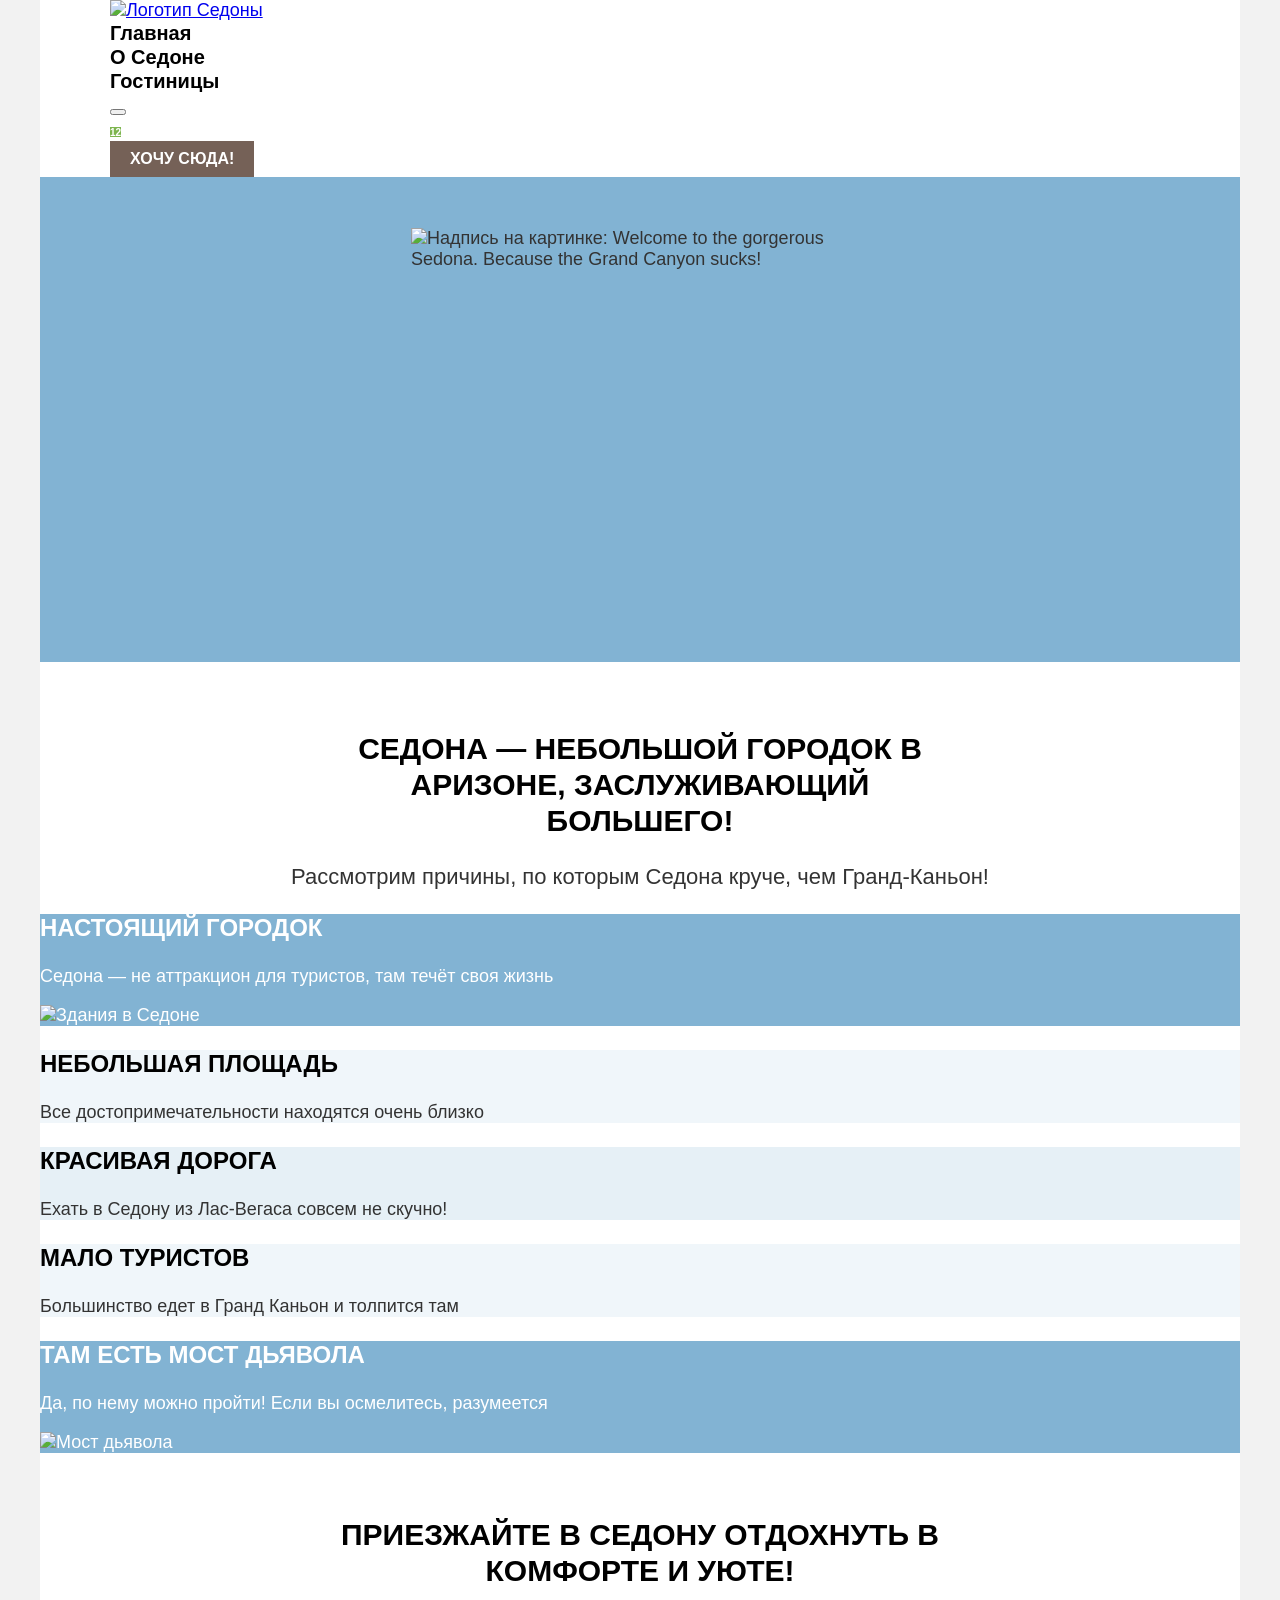
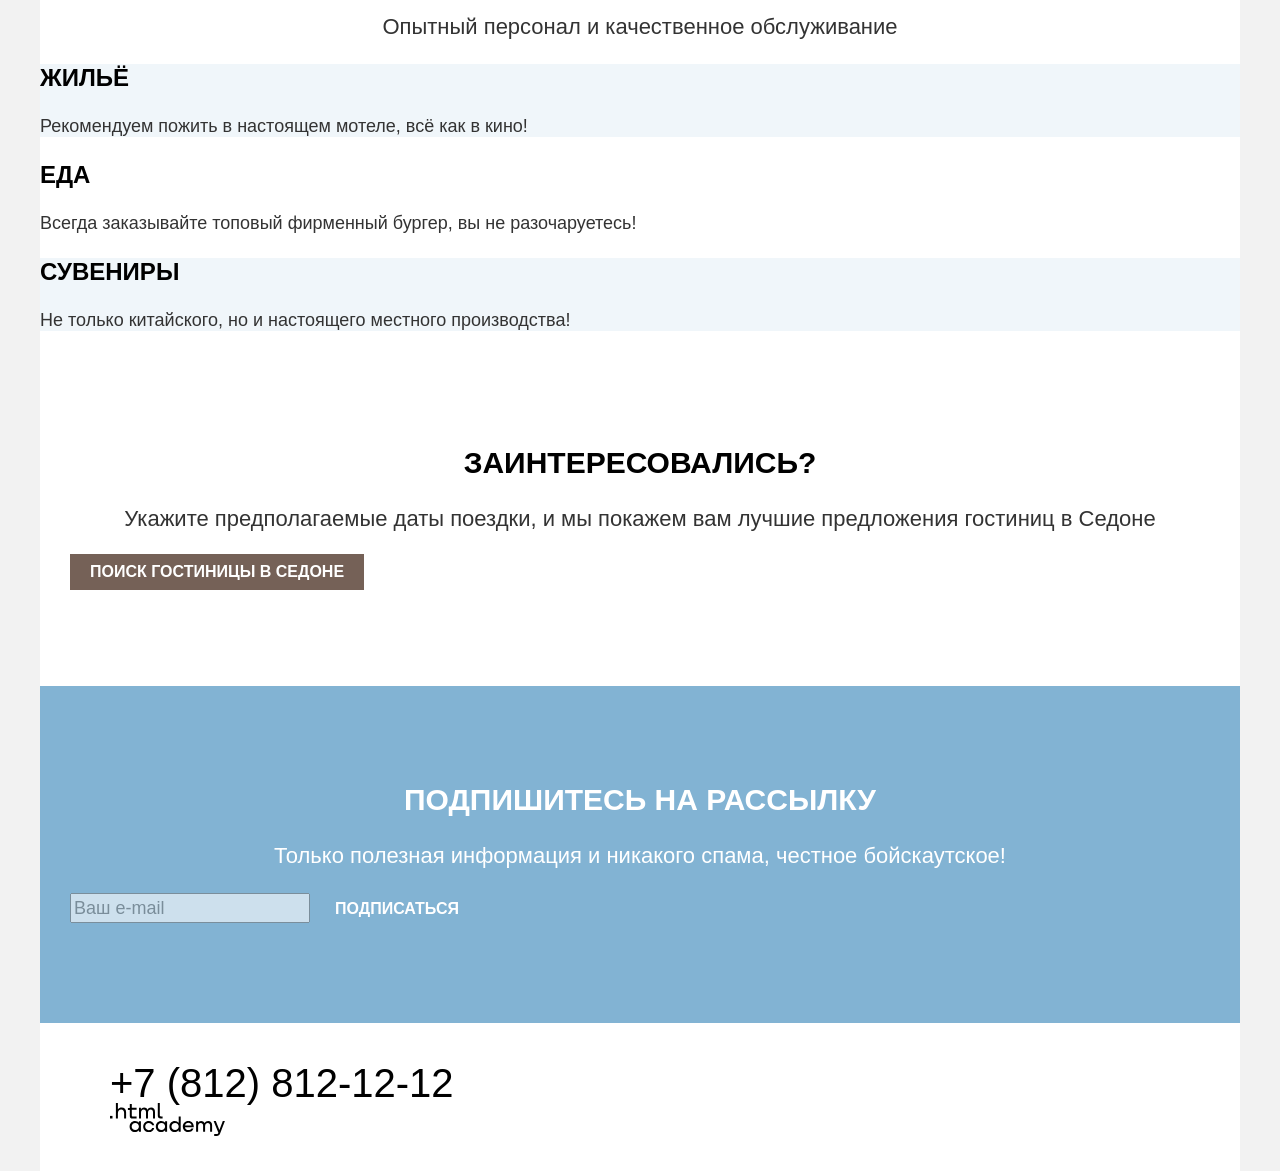
==== index.html @ 299092b8 "Добавляет базовую стилизацию" ====
<!DOCTYPE html>
<html lang="ru">

  <head>
    <meta charset="utf-8">
    <title>HTML Academy: Седона</title>
    <link rel="stylesheet" href="styles/style.css">
  </head>

  <body>
    <header class="page-header">
      <a href="index.html" aria-current="page">
        <img class="page-header-logo" src="images/logo-sedona.svg" width="140" height="70" alt="Логотип Седоны">
      </a>
      <nav class="navigation">
        <ul class="navigation-list">
          <li class="navigation-item">
            <a href="index.html" class="navigation-link">Главная</a>
          </li>
          <li class="navigation-item">
            <a href="#" class="navigation-link">О Седоне</a>
          </li>
          <li class="navigation-item">
            <a href="catalog.html" class="navigation-link">Гостиницы</a>
          </li>
        </ul>

        <ul class="navigation-list navigation-user">
          <li class="navigation-item">
            <button class="search" type="button"><span class="visually-hidden">Поиск</span></button>
          </li>
          <li class="navigation-item">
            <a href="#" class="navigation-user-link favourites">
              <span class="visually-hidden">В избранном </span>12<span class="visually-hidden"> гостиниц</span>
            </a>
          </li>
          <li class="navigation-item">
            <button class="button" type="button">Хочу сюда!</button>
          </li>
        </ul>
      </nav>
    </header>

    <main class="main-index">
      <section class="hero">
        <h1 class="visually-hidden">Седона - городок в Аризоне</h1>
        <img class="hero-image" src="images/hero-title.svg" width="458" height="352"
          alt="Надпись на картинке: Welcome to the gorgerous Sedona. Because the Grand Canyon sucks!">
      </section>

      <section class="advantages">
        <h2 class="visually-hidden">Преимущества</h2>
        <p class="section-title">Седона — небольшой городок в Аризоне, заслуживающий большего!</p>
        <p class="section-subtitle">Рассмотрим причины, по которым Седона круче, чем Гранд-Каньон!</p>
        <ul class="advantages-list">
          <li class="advantages-item">
            <h3 class="advantages-title">Настоящий городок</h3>
            <p class="advantages-description">Седона — не аттракцион для туристов, там течёт своя жизнь</p>
            <img class="advantages-image" src="images/advantages-1.jpg" width="800" height="385" alt="Здания в Седоне">
          </li>
          <li class="advantages-item">
            <h3 class="advantages-title">Небольшая площадь</h3>
            <p class="advantages-description">Все достопримечательности находятся очень близко</p>
          </li>
          <li class="advantages-item">
            <h3 class="advantages-title">Красивая дорога</h3>
            <p class="advantages-description">Ехать в Седону из Лас-Вегаса совсем не скучно!</p>
          </li>
          <li class="advantages-item">
            <h3 class="advantages-title">Мало туристов</h3>
            <p class="advantages-description">Большинство едет в Гранд Каньон и толпится там</p>
          </li>
          <li class="advantages-item">
            <h3 class="advantages-title">Там есть мост дьявола</h3>
            <p class="advantages-description">Да, по нему можно пройти! Если вы осмелитесь, разумеется</p>
            <img class="advantages-image" src="images/advantages-2.jpg" width="800" height="385" alt="Мост дьявола">
          </li>
        </ul>
      </section>

      <section class="services">
        <h2 class="visually-hidden">Услуги</h2>
        <p class="section-title">Приезжайте в Седону отдохнуть в комфорте и уюте!</p>
        <p class="section-subtitle">Опытный персонал и качественное обслуживание</p>
        <ul class="services-list">
          <li class="services-item">
            <h3 class="services-title">Жильё</h3>
            <p class="services-description">Рекомендуем пожить в настоящем мотеле, всё как в кино!</p>
          </li>
          <li class="services-item">
            <h3 class="services-title">Еда</h3>
            <p class="services-description">Всегда заказывайте топовый фирменный бургер, вы не разочаруетесь!</p>
          </li>
          <li class="services-item">
            <h3 class="services-title">Сувениры</h3>
            <p class="services-description">Не только китайского, но и настоящего местного производства!</p>
          </li>
        </ul>
      </section>

      <section class="hotel-search">
        <h2 class="visually-hidden">Поиск гостиницы</h2>
        <p class="section-title">Заинтересовались?</p>
        <p class="section-subtitle">Укажите предполагаемые даты поездки, и мы покажем вам лучшие предложения гостиниц
          в Седоне</p>
        <button class="button hotel-search-button" type="button">Поиск гостиницы в Седоне</button>
      </section>

      <section class="subscribe subscribe-with-background">
        <h2 class="section-title">Подпишитесь на рассылку</h2>
        <p class="section-subtitle">Только полезная информация и никакого спама, честное бойскаутское!</p>
        <form class="subscribe-form" action="https://echo.htmlacademy.ru/" method="post">
          <span class="visually-hidden">Укажите ваш Email</span>
          <input class="email-input" type="email" name="email" placeholder="Ваш e-mail">
          <button class="button subscribe-button" type="submit">Подписаться</button>
        </form>
      </section>
    </main>

    <footer class="page-footer">
      <section class="footer-social">
        <h2 class="visually-hidden">Социальные сети</h2>
        <ul class="social-list">
          <li class="social-item">
            <a href="https://vk.com/htmlacademy">
              <span class="visually-hidden">Вконтакте</span>
            </a>
          </li>
          <li class="social-item">
            <a href="https://t.me/htmlacademy ">
              <span class="visually-hidden">Телеграмм</span>
            </a>
          </li>
          <li class="social-item">
            <a href="https://www.youtube.com/user/htmlacademyru">
              <span class="visually-hidden">Youtube</span>
            </a>
          </li>
        </ul>
      </section>

      <section class="footer-contacts">
        <h2 class="visually-hidden">Контакты</h2>
        <a class="footer-phone" href="tel:+78128121212">+7 (812) 812-12-12</a>
      </section>

      <section class="footer-logo">
        <h2 class="visually-hidden">Логотип</h2>
        <a href="https://htmlacademy.ru/">
          <svg width="115" height="33" viewBox="0 0 115 33" fill="none" xmlns="http://www.w3.org/2000/svg">
            <path d="M0 12.9V15.5H2.5V12.9H0Z" fill="black"/>
            <path d="M11.6 4.5C10 4.5 8.8 5.2 8 6.2H7.9V0H5.9V15.5H7.9V10.2C7.9 8.1 9.2 6.6 11.2 6.6C13 6.6 14.1 8 14.1 9.8V15.5H16.1V9.4C16.2 6.4 14.3 4.5 11.6 4.5Z" fill="black"/>
            <path d="M26.6 4.8H21.8V1.1H19.8V4.9H17.9V6.9H19.8V12.9C19.8 14.6 20.8 15.6 22.5 15.6H26.6V13.6H22.9C22.2 13.6 21.8 13.2 21.8 12.5V6.8H26.6V4.8Z" fill="black"/>
            <path d="M41.1 4.6C39.5 4.6 38.2 5.4 37.6 6.7H37.5C36.9 5.5 35.7 4.6 34.1 4.6C32.7 4.6 31.6 5.4 31 6.4H30.9V4.8H29V15.4H31V10C31 8 32 6.5 33.6 6.5C35.1 6.5 36 7.5 36 9.1V15.4H38V9.8C38 7.4 39.4 6.5 40.6 6.5C42.1 6.5 43 7.5 43 9.1V15.4H45V8.9C45.1 6.4 43.6 4.6 41.1 4.6Z" fill="black"/>
            <path d="M47.8 12.7C47.8 14.4 48.8 15.4 50.6 15.4H52.6V13.4H50.9C50.2 13.4 49.8 13 49.8 12.3V0H47.8V12.7Z" fill="black"/>
            <path d="M28.9 19.7C28 18.6 26.7 17.9 25 17.9C21.9 17.9 19.6 20.2 19.6 23.5C19.6 26.8 21.9 29.1 25 29.1C26.8 29.1 28 28.3 28.8 27.2H28.9V28.8H30.9V18.2H28.9V19.7ZM25.3 27.1C23.1 27.1 21.7 25.5 21.7 23.5C21.7 21.5 23.1 19.9 25.3 19.9C27.5 19.9 28.9 21.5 28.9 23.5C28.9 25.4 27.5 27.1 25.3 27.1Z" fill="black"/>
            <path d="M44.2 22C43.7 19.6 41.6 17.9 38.8 17.9C35.4 17.9 33.2 20.4 33.2 23.5C33.2 26.6 35.4 29.1 38.8 29.1C41.6 29.1 43.7 27.3 44.2 24.9H42.1C41.7 26.2 40.4 27.2 38.8 27.2C36.6 27.2 35.2 25.6 35.2 23.6C35.2 21.6 36.6 20 38.8 20C40.4 20 41.6 21 42.1 22.2H44.2V22Z" fill="black"/>
            <path d="M55.1 19.7C54.2 18.6 52.9 17.9 51.2 17.9C48.1 17.9 45.8 20.2 45.8 23.5C45.8 26.8 48.1 29.1 51.2 29.1C53 29.1 54.2 28.3 55 27.2H55.1V28.8H57.1V18.2H55.1V19.7ZM51.5 27.1C49.3 27.1 47.9 25.5 47.9 23.5C47.9 21.5 49.3 19.9 51.5 19.9C53.7 19.9 55.1 21.5 55.1 23.5C55.1 25.4 53.6 27.1 51.5 27.1Z" fill="black"/>
            <path d="M68.7 19.8C67.8 18.7 66.5 17.9 64.8 17.9C61.7 17.9 59.4 20.2 59.4 23.5C59.4 26.8 61.6 29.1 64.8 29.1C66.5 29.1 67.8 28.3 68.6 27.3H68.7V28.8H70.7V13.4H68.7V19.8ZM65.1 27.1C62.9 27.1 61.5 25.5 61.5 23.5C61.5 21.5 62.9 19.9 65.1 19.9C67.3 19.9 68.7 21.5 68.7 23.5C68.6 25.5 67.2 27.1 65.1 27.1Z" fill="black"/>
            <path d="M78.3 17.9C75 17.9 72.8 20.4 72.8 23.5C72.8 26.5 74.9 29.1 78.3 29.1C80.8 29.1 82.8 27.8 83.5 25.5H81.4C80.9 26.5 79.8 27.1 78.4 27.1C76.5 27.1 75.1 25.8 75 24.2H83.8C84 20.6 81.8 17.9 78.3 17.9ZM78.3 19.8C80 19.8 81.3 20.8 81.6 22.4H75.1C75.4 20.9 76.6 19.8 78.3 19.8Z" fill="black"/>
            <path d="M98.2 17.9C96.6 17.9 95.3 18.7 94.6 19.9H94.5C93.9 18.7 92.7 17.9 91.1 17.9C89.7 17.9 88.6 18.6 88 19.7V18.2H86.1V28.8H88.1V23.4C88.1 21.4 89.1 20 90.7 19.9C92.2 19.9 93.1 20.9 93.1 22.5V28.8H95.1V23.2C95.1 20.8 96.5 19.9 97.7 19.9C99.2 19.9 100.1 20.9 100.1 22.5V28.8H102.1V22.3C102.2 19.7 100.7 17.9 98.2 17.9Z" fill="black"/>
            <path d="M109.4 27L105.8 18.1H103.6L108.4 29.7C108.1 30.6 107.7 30.9 106.7 30.9H104.2V32.9H106.7C108.5 32.9 109.5 32.1 110.2 30.3L114.9 18.1H112.8L109.4 27Z" fill="black"/>
          </svg>
        </a>
      </section>
    </footer>
  </body>

</html>
---- styles/style.css ----
@font-face {
  font-family: "PT Sans";
  src: url("../fonts/ptsans-400.woff2") format("woff2");
  font-weight: 400;
  font-style: normal;
  font-display: swap
}

@font-face {
  font-family: "PT Sans";
  src: url("../fonts/ptsans-700.woff2") format("woff2");
  font-weight: 700;
  font-style: normal;
  font-display: swap
}

*,
*::before,
*::after {
  box-sizing: border-box;
}

img {
  max-width: 100%;
  height: auto;
  object-fit: contain;
}

html {
  height: 100%;
  background-color: #f2f2f2;
}

body {
  font-family: "PT Sans", Arial, sans-serif;
  font-size: 18px;
  line-height: 21px;
  color: #333333;
  background-color: #ffffff;
  max-width: 1200px;
  margin: 0 auto;
}

.visually-hidden {
  position: absolute;
  width: 1px;
  height: 1px;
  margin: -1px;
  padding: 0;
  overflow: hidden;
  clip: rect(0, 0, 0, 0);
  white-space: nowrap;
  border: 0;
}

.main-index h1,
.main-inner h1 {
  font-size: 60px;
  line-height: 78px;
  margin: 0 0 8px 0;
}

.main-index h2,
.main-inner h2 {
  font-size: 30px;
  line-height: 36px;
  font-weight: 700;
  text-transform: uppercase;
  color: #000000;
}

.main-index h3,
.main-inner h3 {
  font-size: 24px;
  line-height: 28px;
  text-transform: uppercase;
  color: #000000;
}

.page-header {
  padding: 0 70px;
}

.navigation {
  color: #000000;
  font-size: 20px;
  line-height: 24px;
  font-weight: 700;
}

.navigation-list {
  margin: 0;
  padding: 0;
}

.navigation-item {
  list-style: none;
}

.navigation-link {
  color: inherit;
  text-decoration: none;
}

.page-header .favourites {
  font-size: 10px;
  line-height: 10px;
  background-color: #7DB54F;
  color: #ffffff;
}

.button {
  border: none;
  outline: none;
  cursor: pointer;
  padding: 8px 20px;
  font-family: inherit;
  font-size: 16px;
  line-height: 20px;
  text-transform: uppercase;
  font-weight: 700;
  color: #ffffff;
  background-color: #756157;
}

.hero {
  background: #82B3D3 url(../images/hero-background.jpg) no-repeat center / cover;
  padding: 51px 0 82px 0;
  margin-bottom: 69px;
}

.hero-image {
  display: block;
  margin: 0 auto;
}

.section-title {
  text-transform: uppercase;
  color: #000000;
  font-size: 30px;
  line-height: 36px;
  font-weight: 700;
  max-width: 620px;
  margin: 0 auto 25px;
  text-align: center;
}

.section-subtitle {
  font-size: 22px;
  line-height: 26px;
  text-align: center;
}

.advantages {
  margin-bottom: 64px;
}

.advantages-list {
  margin: 0;
  padding: 0;
}

.advantages-item {
  background-color: rgba(131, 179, 211, 0.12);
  list-style: none;
}

.advantages-item:nth-child(1),
.advantages-item:nth-child(5) {
  background-color: #82B3D3;
  color: #ffffff;
}

.advantages-item:nth-child(1) .advantages-title,
.advantages-item:nth-child(5) .advantages-title {
  color: #ffffff;
}

.advantages-item:nth-child(3) {
  background-color: rgba(131, 179, 211, 0.2)
}

.services-list {
  margin: 0;
  padding: 0;
}

.services-item {
  list-style: none;
}

.services-item:nth-child(2n+1) {
  background-color: rgba(131, 179, 211, 0.12)
}

.hotel-search,
.subscribe {
  padding: 96px 30px;
}

.subscribe-with-background {
  background: #82B3D3 url(../images/subscribe-background.jpg) no-repeat center / cover;
  color: #ffffff
}

.subscribe-with-background .section-title {
  color: #ffffff;
}

.email-input {
  font-size: 18px;
  line-height: 24px;
  color: #000000;
  opacity: 0.6;
  font-family: inherit;
}

.subscribe .button {
  background-color: #82B3D3;
}

.page-footer {
  padding: 40px 70px 30px;
}

.social-list {
  margin: 0;
  padding: 0;
}

.social-item {
  list-style: none;
}

.social-item a {
  color: inherit;
}

.footer-phone {
  font-size: 40px;
  line-height: 40px;
  color: #000000;
  text-decoration: none;
}

.inner-header {
  padding: 35px 70px;
  color: #ffffff;
  background: #82B3D3 url(../images/filters-background.jpg) no-repeat center / cover;
}

.filters-form-title {
  font-size: 20px;
  line-height: 24px;
  font-weight: 700;
}

.breadcrumbs {
  margin: 0;
  padding: 0;
}

.breadcrumbs-item {
  list-style: none;
}

.breadcrumbs-link {
  color: inherit;
}

.filters-form-list {
  margin: 0;
  padding: 0;
}

.filters-form-item {
  list-style: none;
}

.text-input {
  font-weight: 700;
  color: #000000;
  font-size: 18px;
  line-height: 24px;
  font-family: inherit;
}

.filters-submit-button {
  background-color: #82B3D3;
}

.filters-reset-button {
  background-color: transparent;
}

.select-control {
  font-size: 18px;
  line-height: 21px;
  color: #333333;
  font-family: inherit;
}

.catalog-view-list {
  margin: 0;
  padding: 0;
}

.catalog-view-item {
  list-style: none;
}

.view-button {
  color: inherit
}

.hotels-list {
  margin: 0;
  padding: 0;
}

.hotel-card {
  list-style: none;
}

.hotel-card .hotel-card-title {
  text-transform: none;
}

.hotel-card a {
  text-decoration: none;
}

.to-favourites {
  background-color: #82B3D3;
}

.hotel-card-rating {
  font-size: 16px;
  line-height: 20px;
  text-transform: uppercase;
  background-color: #F2F2F2;
  display: inline-block;
  padding: 9px 22px 8px 23px;
}

.pagination {
  margin: 0;
  padding: 0;
}

.pagination-item {
  list-style: none;
}

.pagination-link {
  background-color: #82B3D3;
  color: #ffffff;
  font-size: 20px;
  line-height: 36px;
  font-weight: 700;
  text-decoration: none;
}

.pagination-link.current {
  background-color: #F2F2F2;
  color: #000000;
}
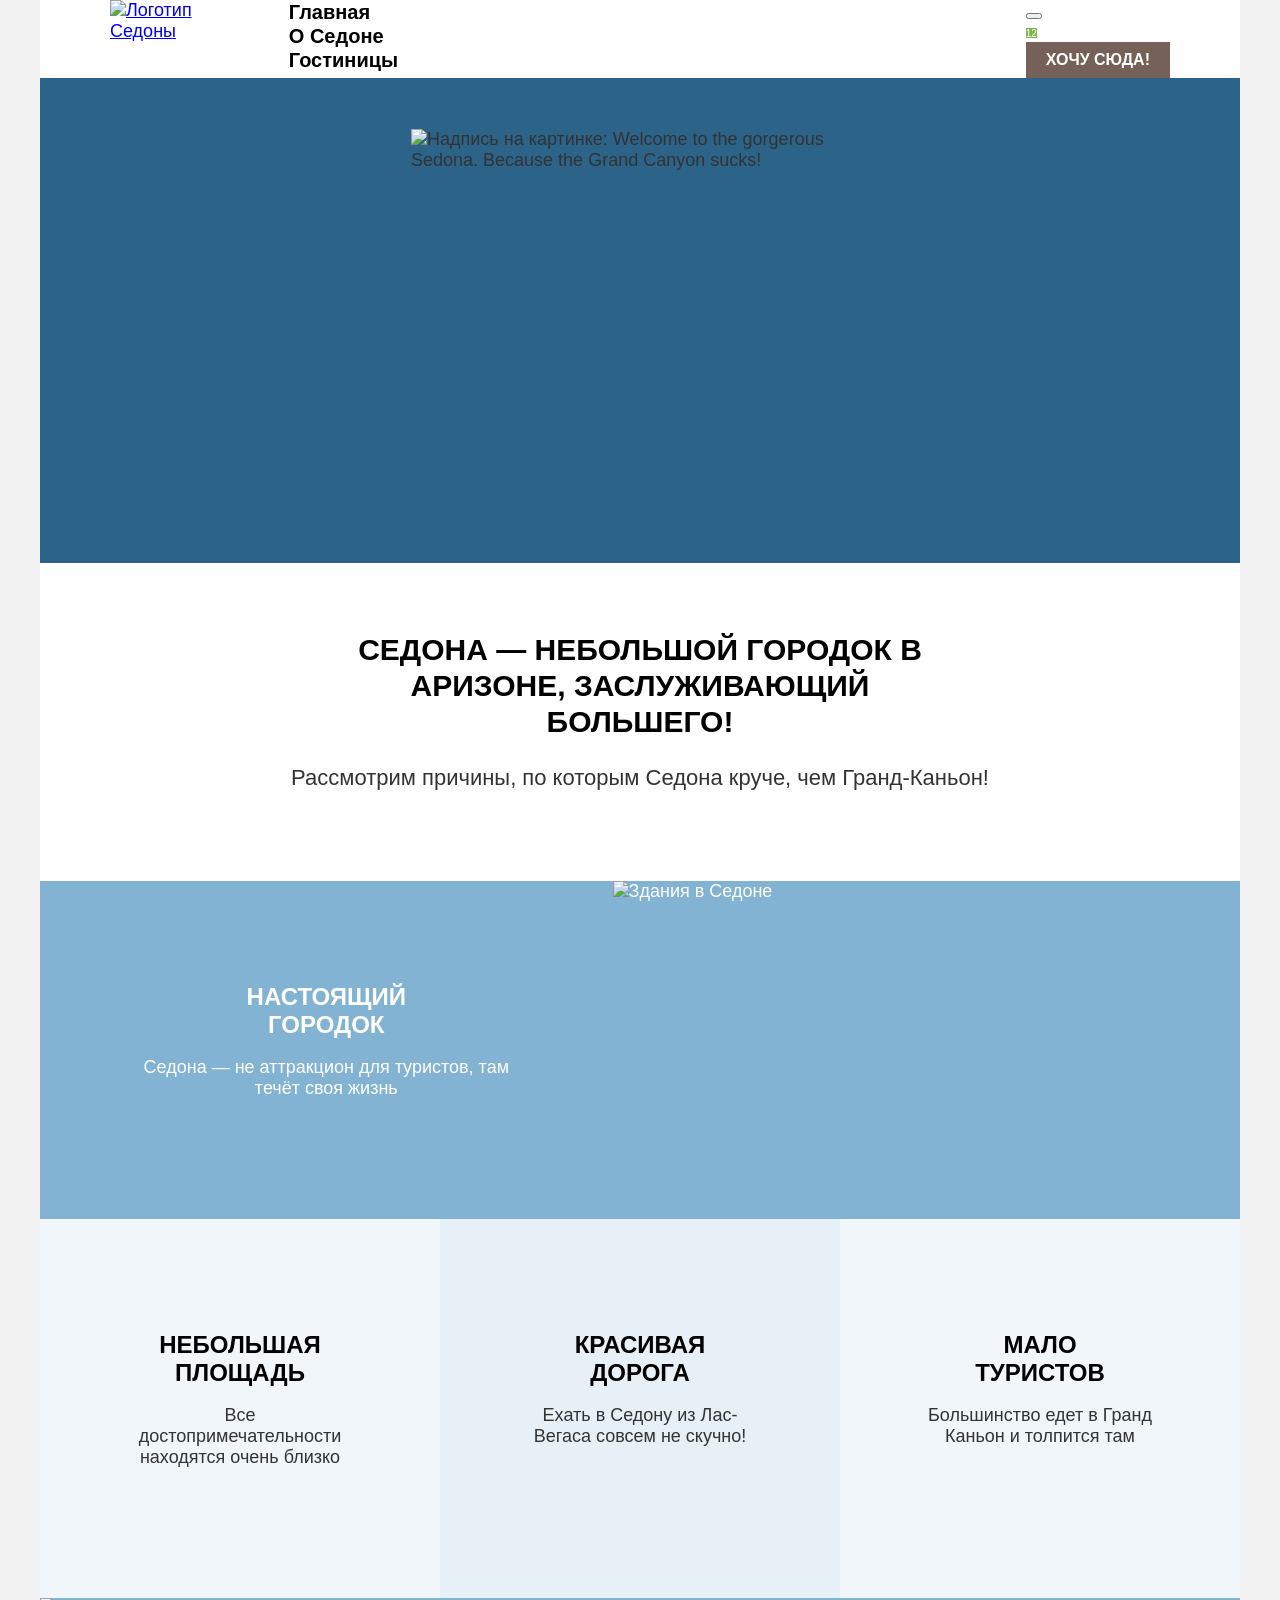
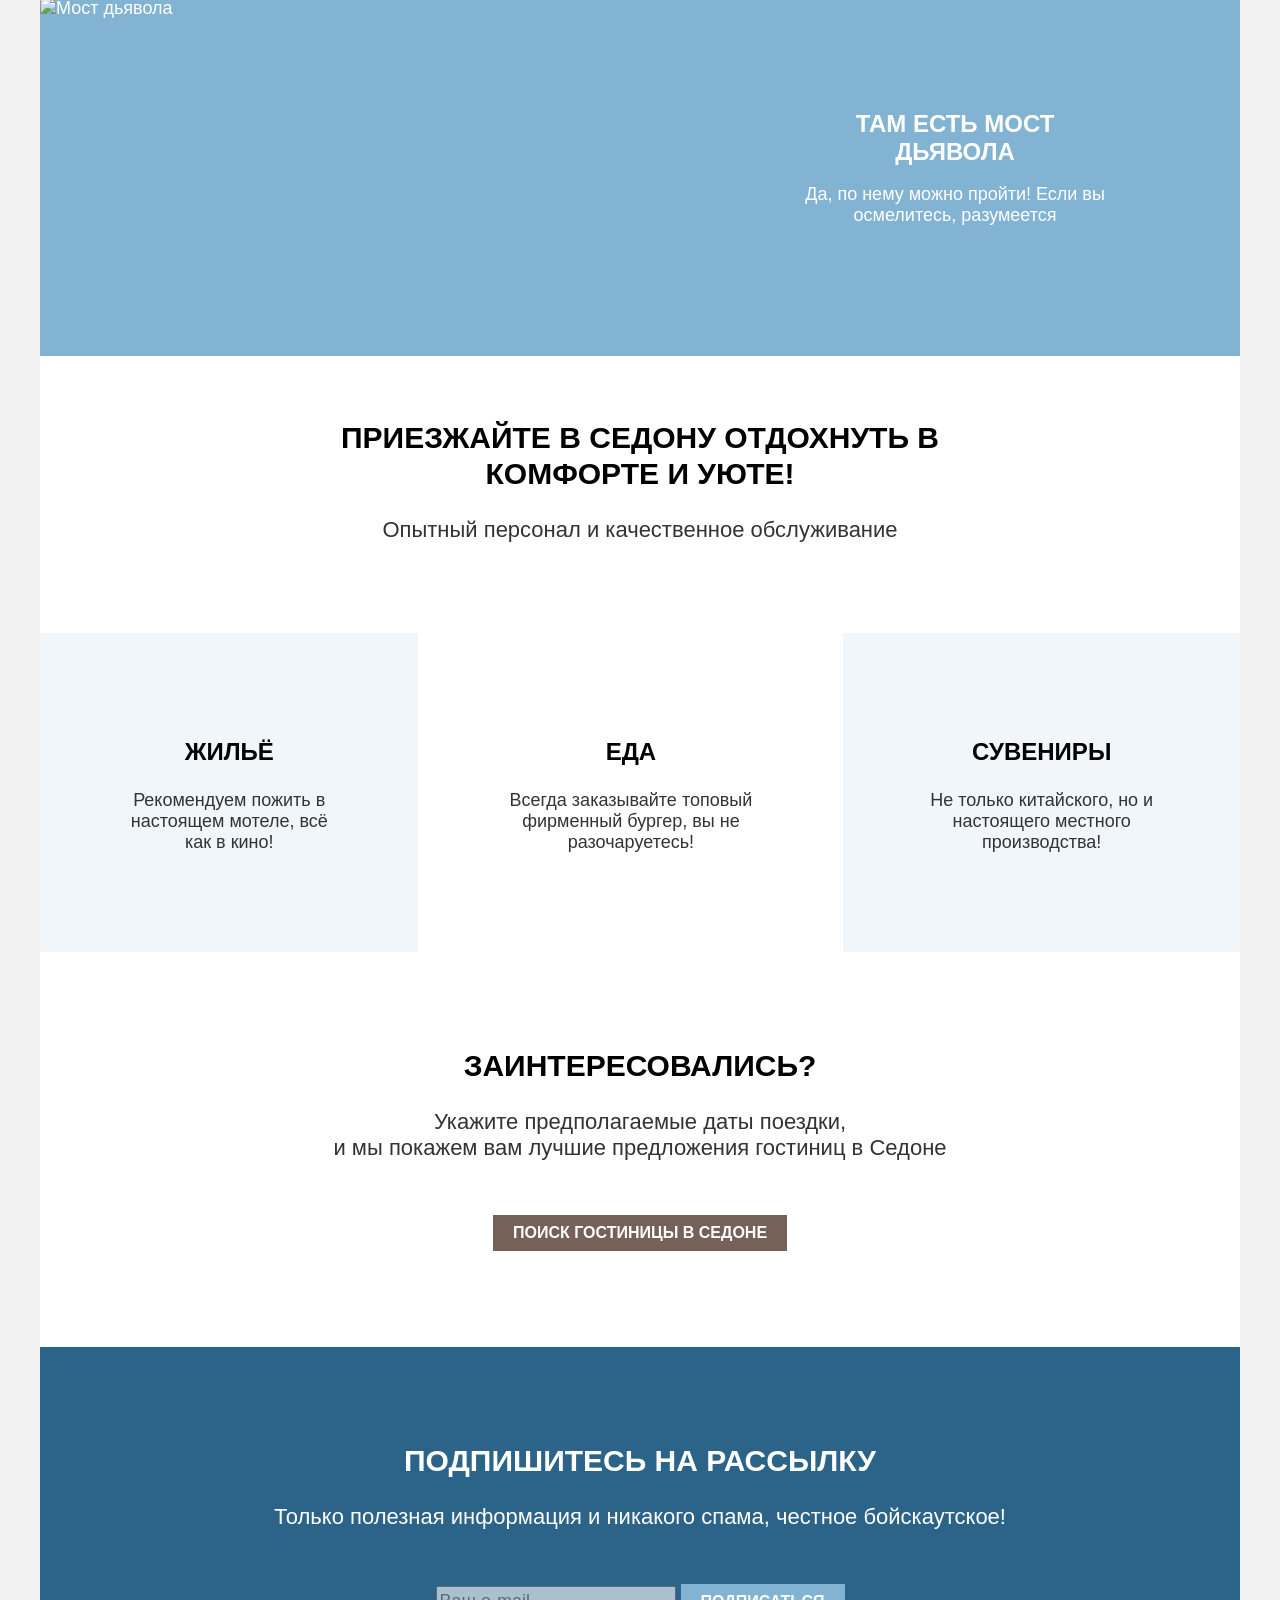
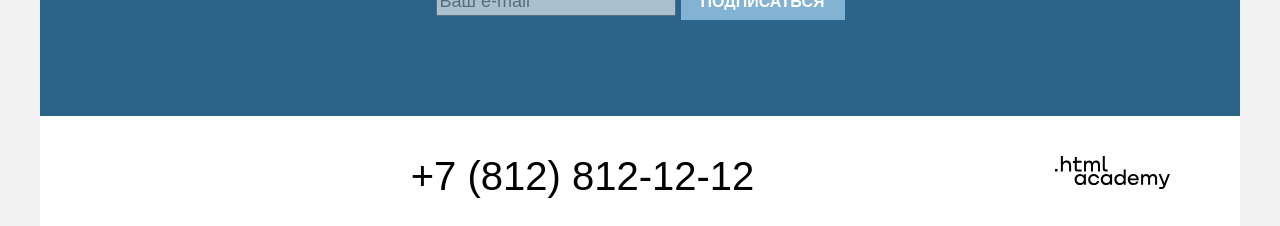
==== commit ecfa4124: "Добавляет сетку для крупных блоков" ====
--- a/index.html
+++ b/index.html
@@ -8,162 +8,196 @@
   </head>
 
   <body>
-    <header class="page-header">
-      <a href="index.html" aria-current="page">
-        <img class="page-header-logo" src="images/logo-sedona.svg" width="140" height="70" alt="Логотип Седоны">
-      </a>
-      <nav class="navigation">
-        <ul class="navigation-list">
-          <li class="navigation-item">
-            <a href="index.html" class="navigation-link">Главная</a>
-          </li>
-          <li class="navigation-item">
-            <a href="#" class="navigation-link">О Седоне</a>
-          </li>
-          <li class="navigation-item">
-            <a href="catalog.html" class="navigation-link">Гостиницы</a>
-          </li>
-        </ul>
-
-        <ul class="navigation-list navigation-user">
-          <li class="navigation-item">
-            <button class="search" type="button"><span class="visually-hidden">Поиск</span></button>
-          </li>
-          <li class="navigation-item">
-            <a href="#" class="navigation-user-link favourites">
-              <span class="visually-hidden">В избранном </span>12<span class="visually-hidden"> гостиниц</span>
-            </a>
-          </li>
-          <li class="navigation-item">
-            <button class="button" type="button">Хочу сюда!</button>
-          </li>
-        </ul>
-      </nav>
-    </header>
-
-    <main class="main-index">
-      <section class="hero">
-        <h1 class="visually-hidden">Седона - городок в Аризоне</h1>
-        <img class="hero-image" src="images/hero-title.svg" width="458" height="352"
-          alt="Надпись на картинке: Welcome to the gorgerous Sedona. Because the Grand Canyon sucks!">
-      </section>
-
-      <section class="advantages">
-        <h2 class="visually-hidden">Преимущества</h2>
-        <p class="section-title">Седона — небольшой городок в Аризоне, заслуживающий большего!</p>
-        <p class="section-subtitle">Рассмотрим причины, по которым Седона круче, чем Гранд-Каньон!</p>
-        <ul class="advantages-list">
-          <li class="advantages-item">
-            <h3 class="advantages-title">Настоящий городок</h3>
-            <p class="advantages-description">Седона — не аттракцион для туристов, там течёт своя жизнь</p>
-            <img class="advantages-image" src="images/advantages-1.jpg" width="800" height="385" alt="Здания в Седоне">
-          </li>
-          <li class="advantages-item">
-            <h3 class="advantages-title">Небольшая площадь</h3>
-            <p class="advantages-description">Все достопримечательности находятся очень близко</p>
-          </li>
-          <li class="advantages-item">
-            <h3 class="advantages-title">Красивая дорога</h3>
-            <p class="advantages-description">Ехать в Седону из Лас-Вегаса совсем не скучно!</p>
-          </li>
-          <li class="advantages-item">
-            <h3 class="advantages-title">Мало туристов</h3>
-            <p class="advantages-description">Большинство едет в Гранд Каньон и толпится там</p>
-          </li>
-          <li class="advantages-item">
-            <h3 class="advantages-title">Там есть мост дьявола</h3>
-            <p class="advantages-description">Да, по нему можно пройти! Если вы осмелитесь, разумеется</p>
-            <img class="advantages-image" src="images/advantages-2.jpg" width="800" height="385" alt="Мост дьявола">
-          </li>
-        </ul>
-      </section>
-
-      <section class="services">
-        <h2 class="visually-hidden">Услуги</h2>
-        <p class="section-title">Приезжайте в Седону отдохнуть в комфорте и уюте!</p>
-        <p class="section-subtitle">Опытный персонал и качественное обслуживание</p>
-        <ul class="services-list">
-          <li class="services-item">
-            <h3 class="services-title">Жильё</h3>
-            <p class="services-description">Рекомендуем пожить в настоящем мотеле, всё как в кино!</p>
-          </li>
-          <li class="services-item">
-            <h3 class="services-title">Еда</h3>
-            <p class="services-description">Всегда заказывайте топовый фирменный бургер, вы не разочаруетесь!</p>
-          </li>
-          <li class="services-item">
-            <h3 class="services-title">Сувениры</h3>
-            <p class="services-description">Не только китайского, но и настоящего местного производства!</p>
-          </li>
-        </ul>
-      </section>
-
-      <section class="hotel-search">
-        <h2 class="visually-hidden">Поиск гостиницы</h2>
-        <p class="section-title">Заинтересовались?</p>
-        <p class="section-subtitle">Укажите предполагаемые даты поездки, и мы покажем вам лучшие предложения гостиниц
-          в Седоне</p>
-        <button class="button hotel-search-button" type="button">Поиск гостиницы в Седоне</button>
-      </section>
-
-      <section class="subscribe subscribe-with-background">
-        <h2 class="section-title">Подпишитесь на рассылку</h2>
-        <p class="section-subtitle">Только полезная информация и никакого спама, честное бойскаутское!</p>
-        <form class="subscribe-form" action="https://echo.htmlacademy.ru/" method="post">
-          <span class="visually-hidden">Укажите ваш Email</span>
-          <input class="email-input" type="email" name="email" placeholder="Ваш e-mail">
-          <button class="button subscribe-button" type="submit">Подписаться</button>
-        </form>
-      </section>
-    </main>
-
-    <footer class="page-footer">
-      <section class="footer-social">
-        <h2 class="visually-hidden">Социальные сети</h2>
-        <ul class="social-list">
-          <li class="social-item">
-            <a href="https://vk.com/htmlacademy">
-              <span class="visually-hidden">Вконтакте</span>
-            </a>
-          </li>
-          <li class="social-item">
-            <a href="https://t.me/htmlacademy ">
-              <span class="visually-hidden">Телеграмм</span>
-            </a>
-          </li>
-          <li class="social-item">
-            <a href="https://www.youtube.com/user/htmlacademyru">
-              <span class="visually-hidden">Youtube</span>
-            </a>
-          </li>
-        </ul>
-      </section>
-
-      <section class="footer-contacts">
-        <h2 class="visually-hidden">Контакты</h2>
-        <a class="footer-phone" href="tel:+78128121212">+7 (812) 812-12-12</a>
-      </section>
-
-      <section class="footer-logo">
-        <h2 class="visually-hidden">Логотип</h2>
-        <a href="https://htmlacademy.ru/">
-          <svg width="115" height="33" viewBox="0 0 115 33" fill="none" xmlns="http://www.w3.org/2000/svg">
-            <path d="M0 12.9V15.5H2.5V12.9H0Z" fill="black"/>
-            <path d="M11.6 4.5C10 4.5 8.8 5.2 8 6.2H7.9V0H5.9V15.5H7.9V10.2C7.9 8.1 9.2 6.6 11.2 6.6C13 6.6 14.1 8 14.1 9.8V15.5H16.1V9.4C16.2 6.4 14.3 4.5 11.6 4.5Z" fill="black"/>
-            <path d="M26.6 4.8H21.8V1.1H19.8V4.9H17.9V6.9H19.8V12.9C19.8 14.6 20.8 15.6 22.5 15.6H26.6V13.6H22.9C22.2 13.6 21.8 13.2 21.8 12.5V6.8H26.6V4.8Z" fill="black"/>
-            <path d="M41.1 4.6C39.5 4.6 38.2 5.4 37.6 6.7H37.5C36.9 5.5 35.7 4.6 34.1 4.6C32.7 4.6 31.6 5.4 31 6.4H30.9V4.8H29V15.4H31V10C31 8 32 6.5 33.6 6.5C35.1 6.5 36 7.5 36 9.1V15.4H38V9.8C38 7.4 39.4 6.5 40.6 6.5C42.1 6.5 43 7.5 43 9.1V15.4H45V8.9C45.1 6.4 43.6 4.6 41.1 4.6Z" fill="black"/>
-            <path d="M47.8 12.7C47.8 14.4 48.8 15.4 50.6 15.4H52.6V13.4H50.9C50.2 13.4 49.8 13 49.8 12.3V0H47.8V12.7Z" fill="black"/>
-            <path d="M28.9 19.7C28 18.6 26.7 17.9 25 17.9C21.9 17.9 19.6 20.2 19.6 23.5C19.6 26.8 21.9 29.1 25 29.1C26.8 29.1 28 28.3 28.8 27.2H28.9V28.8H30.9V18.2H28.9V19.7ZM25.3 27.1C23.1 27.1 21.7 25.5 21.7 23.5C21.7 21.5 23.1 19.9 25.3 19.9C27.5 19.9 28.9 21.5 28.9 23.5C28.9 25.4 27.5 27.1 25.3 27.1Z" fill="black"/>
-            <path d="M44.2 22C43.7 19.6 41.6 17.9 38.8 17.9C35.4 17.9 33.2 20.4 33.2 23.5C33.2 26.6 35.4 29.1 38.8 29.1C41.6 29.1 43.7 27.3 44.2 24.9H42.1C41.7 26.2 40.4 27.2 38.8 27.2C36.6 27.2 35.2 25.6 35.2 23.6C35.2 21.6 36.6 20 38.8 20C40.4 20 41.6 21 42.1 22.2H44.2V22Z" fill="black"/>
-            <path d="M55.1 19.7C54.2 18.6 52.9 17.9 51.2 17.9C48.1 17.9 45.8 20.2 45.8 23.5C45.8 26.8 48.1 29.1 51.2 29.1C53 29.1 54.2 28.3 55 27.2H55.1V28.8H57.1V18.2H55.1V19.7ZM51.5 27.1C49.3 27.1 47.9 25.5 47.9 23.5C47.9 21.5 49.3 19.9 51.5 19.9C53.7 19.9 55.1 21.5 55.1 23.5C55.1 25.4 53.6 27.1 51.5 27.1Z" fill="black"/>
-            <path d="M68.7 19.8C67.8 18.7 66.5 17.9 64.8 17.9C61.7 17.9 59.4 20.2 59.4 23.5C59.4 26.8 61.6 29.1 64.8 29.1C66.5 29.1 67.8 28.3 68.6 27.3H68.7V28.8H70.7V13.4H68.7V19.8ZM65.1 27.1C62.9 27.1 61.5 25.5 61.5 23.5C61.5 21.5 62.9 19.9 65.1 19.9C67.3 19.9 68.7 21.5 68.7 23.5C68.6 25.5 67.2 27.1 65.1 27.1Z" fill="black"/>
-            <path d="M78.3 17.9C75 17.9 72.8 20.4 72.8 23.5C72.8 26.5 74.9 29.1 78.3 29.1C80.8 29.1 82.8 27.8 83.5 25.5H81.4C80.9 26.5 79.8 27.1 78.4 27.1C76.5 27.1 75.1 25.8 75 24.2H83.8C84 20.6 81.8 17.9 78.3 17.9ZM78.3 19.8C80 19.8 81.3 20.8 81.6 22.4H75.1C75.4 20.9 76.6 19.8 78.3 19.8Z" fill="black"/>
-            <path d="M98.2 17.9C96.6 17.9 95.3 18.7 94.6 19.9H94.5C93.9 18.7 92.7 17.9 91.1 17.9C89.7 17.9 88.6 18.6 88 19.7V18.2H86.1V28.8H88.1V23.4C88.1 21.4 89.1 20 90.7 19.9C92.2 19.9 93.1 20.9 93.1 22.5V28.8H95.1V23.2C95.1 20.8 96.5 19.9 97.7 19.9C99.2 19.9 100.1 20.9 100.1 22.5V28.8H102.1V22.3C102.2 19.7 100.7 17.9 98.2 17.9Z" fill="black"/>
-            <path d="M109.4 27L105.8 18.1H103.6L108.4 29.7C108.1 30.6 107.7 30.9 106.7 30.9H104.2V32.9H106.7C108.5 32.9 109.5 32.1 110.2 30.3L114.9 18.1H112.8L109.4 27Z" fill="black"/>
-          </svg>
+    <div class="page-container">
+      <header class="page-header">
+        <a class="logo header-logo" href="index.html" aria-current="page">
+          <img src="images/logo-sedona.svg" width="140" height="70" alt="Логотип Седоны">
         </a>
-      </section>
-    </footer>
+        <nav class="navigation">
+          <ul class="navigation-list navigation-pages">
+            <li class="navigation-item">
+              <a href="index.html" class="navigation-link">Главная</a>
+            </li>
+            <li class="navigation-item">
+              <a href="#" class="navigation-link">О Седоне</a>
+            </li>
+            <li class="navigation-item">
+              <a href="catalog.html" class="navigation-link">Гостиницы</a>
+            </li>
+          </ul>
+
+          <ul class="navigation-list navigation-user">
+            <li class="navigation-item">
+              <button class="search" type="button"><span class="visually-hidden">Поиск</span></button>
+            </li>
+            <li class="navigation-item">
+              <a href="#" class="navigation-user-link favourites">
+                <span class="visually-hidden">В избранном </span>12<span class="visually-hidden"> гостиниц</span>
+              </a>
+            </li>
+            <li class="navigation-item">
+              <button class="button" type="button">Хочу сюда!</button>
+            </li>
+          </ul>
+        </nav>
+      </header>
+
+      <main class="main main-index">
+        <section class="hero">
+          <h1 class="visually-hidden">Седона - городок в Аризоне</h1>
+          <img class="hero-image" src="images/hero-title.svg" width="458" height="352"
+            alt="Надпись на картинке: Welcome to the gorgerous Sedona. Because the Grand Canyon sucks!">
+        </section>
+
+        <section class="advantages">
+          <h2 class="visually-hidden">Преимущества</h2>
+          <p class="section-title">Седона — небольшой городок в Аризоне, заслуживающий большего!</p>
+          <p class="section-subtitle">Рассмотрим причины, по которым Седона круче, чем Гранд-Каньон!</p>
+          <ul class="advantages-list">
+            <li class="advantages-item">
+              <div class="advantages-text">
+                <h3 class="advantages-title">Настоящий городок</h3>
+                <p class="advantages-description">Седона — не аттракцион для туристов, там течёт своя жизнь</p>
+              </div>
+              <img class="advantages-image" src="images/advantages-1.jpg" width="800" height="385"
+                alt="Здания в Седоне">
+            </li>
+            <li class="advantages-item">
+              <div class="advantages-text">
+                <h3 class="advantages-title">Небольшая площадь</h3>
+                <p class="advantages-description">Все достопримечательности находятся очень близко</p>
+              </div>
+            </li>
+            <li class="advantages-item">
+              <div class="advantages-text">
+                <h3 class="advantages-title">Красивая дорога</h3>
+                <p class="advantages-description">Ехать в Седону из Лас-Вегаса совсем не скучно!</p>
+              </div>
+            </li>
+            <li class="advantages-item">
+              <div class="advantages-text">
+                <h3 class="advantages-title">Мало туристов</h3>
+                <p class="advantages-description">Большинство едет в Гранд Каньон и толпится там</p>
+              </div>
+            </li>
+            <li class="advantages-item">
+              <div class="advantages-text">
+                <h3 class="advantages-title">Там есть мост дьявола</h3>
+                <p class="advantages-description">Да, по нему можно пройти! Если вы осмелитесь, разумеется</p>
+              </div>
+              <img class="advantages-image" src="images/advantages-2.jpg" width="800" height="385" alt="Мост дьявола">
+            </li>
+          </ul>
+        </section>
+
+        <section class="services">
+          <h2 class="visually-hidden">Услуги</h2>
+          <p class="section-title">Приезжайте в Седону отдохнуть в комфорте и уюте!</p>
+          <p class="section-subtitle">Опытный персонал и качественное обслуживание</p>
+          <ul class="services-list">
+            <li class="services-item">
+              <h3 class="services-title">Жильё</h3>
+              <p class="services-description">Рекомендуем пожить в настоящем мотеле, всё как в кино!</p>
+            </li>
+            <li class="services-item">
+              <h3 class="services-title">Еда</h3>
+              <p class="services-description">Всегда заказывайте топовый фирменный бургер, вы не разочаруетесь!</p>
+            </li>
+            <li class="services-item">
+              <h3 class="services-title">Сувениры</h3>
+              <p class="services-description">Не только китайского, но и настоящего местного производства!</p>
+            </li>
+          </ul>
+        </section>
+
+        <section class="hotel-search">
+          <h2 class="visually-hidden">Поиск гостиницы</h2>
+          <p class="section-title">Заинтересовались?</p>
+          <p class="section-subtitle">Укажите предполагаемые даты поездки, <br> и мы покажем вам лучшие предложения гостиниц
+            в Седоне</p>
+          <button class="button hotel-search-button" type="button">Поиск гостиницы в Седоне</button>
+        </section>
+
+        <section class="subscribe subscribe-with-background">
+          <h2 class="section-title">Подпишитесь на рассылку</h2>
+          <p class="section-subtitle">Только полезная информация и никакого спама, честное бойскаутское!</p>
+          <form class="subscribe-form" action="https://echo.htmlacademy.ru/" method="post">
+            <span class="visually-hidden">Укажите ваш Email</span>
+            <input class="email-input" type="email" name="email" placeholder="Ваш e-mail">
+            <button class="button subscribe-button" type="submit">Подписаться</button>
+          </form>
+        </section>
+      </main>
+
+      <footer class="page-footer">
+        <section class="footer-social">
+          <h2 class="visually-hidden">Социальные сети</h2>
+          <ul class="social-list">
+            <li class="social-item">
+              <a href="https://vk.com/htmlacademy">
+                <span class="visually-hidden">Вконтакте</span>
+              </a>
+            </li>
+            <li class="social-item">
+              <a href="https://t.me/htmlacademy ">
+                <span class="visually-hidden">Телеграмм</span>
+              </a>
+            </li>
+            <li class="social-item">
+              <a href="https://www.youtube.com/user/htmlacademyru">
+                <span class="visually-hidden">Youtube</span>
+              </a>
+            </li>
+          </ul>
+        </section>
+
+        <section class="footer-contacts">
+          <h2 class="visually-hidden">Контакты</h2>
+          <a class="footer-phone" href="tel:+78128121212">+7 (812) 812-12-12</a>
+        </section>
+
+        <section class="footer-logo">
+          <h2 class="visually-hidden">Логотип</h2>
+          <a href="https://htmlacademy.ru/">
+            <svg width="115" height="33" viewBox="0 0 115 33" fill="none" xmlns="http://www.w3.org/2000/svg">
+              <path d="M0 12.9V15.5H2.5V12.9H0Z" fill="black" />
+              <path
+                d="M11.6 4.5C10 4.5 8.8 5.2 8 6.2H7.9V0H5.9V15.5H7.9V10.2C7.9 8.1 9.2 6.6 11.2 6.6C13 6.6 14.1 8 14.1 9.8V15.5H16.1V9.4C16.2 6.4 14.3 4.5 11.6 4.5Z"
+                fill="black" />
+              <path
+                d="M26.6 4.8H21.8V1.1H19.8V4.9H17.9V6.9H19.8V12.9C19.8 14.6 20.8 15.6 22.5 15.6H26.6V13.6H22.9C22.2 13.6 21.8 13.2 21.8 12.5V6.8H26.6V4.8Z"
+                fill="black" />
+              <path
+                d="M41.1 4.6C39.5 4.6 38.2 5.4 37.6 6.7H37.5C36.9 5.5 35.7 4.6 34.1 4.6C32.7 4.6 31.6 5.4 31 6.4H30.9V4.8H29V15.4H31V10C31 8 32 6.5 33.6 6.5C35.1 6.5 36 7.5 36 9.1V15.4H38V9.8C38 7.4 39.4 6.5 40.6 6.5C42.1 6.5 43 7.5 43 9.1V15.4H45V8.9C45.1 6.4 43.6 4.6 41.1 4.6Z"
+                fill="black" />
+              <path d="M47.8 12.7C47.8 14.4 48.8 15.4 50.6 15.4H52.6V13.4H50.9C50.2 13.4 49.8 13 49.8 12.3V0H47.8V12.7Z"
+                fill="black" />
+              <path
+                d="M28.9 19.7C28 18.6 26.7 17.9 25 17.9C21.9 17.9 19.6 20.2 19.6 23.5C19.6 26.8 21.9 29.1 25 29.1C26.8 29.1 28 28.3 28.8 27.2H28.9V28.8H30.9V18.2H28.9V19.7ZM25.3 27.1C23.1 27.1 21.7 25.5 21.7 23.5C21.7 21.5 23.1 19.9 25.3 19.9C27.5 19.9 28.9 21.5 28.9 23.5C28.9 25.4 27.5 27.1 25.3 27.1Z"
+                fill="black" />
+              <path
+                d="M44.2 22C43.7 19.6 41.6 17.9 38.8 17.9C35.4 17.9 33.2 20.4 33.2 23.5C33.2 26.6 35.4 29.1 38.8 29.1C41.6 29.1 43.7 27.3 44.2 24.9H42.1C41.7 26.2 40.4 27.2 38.8 27.2C36.6 27.2 35.2 25.6 35.2 23.6C35.2 21.6 36.6 20 38.8 20C40.4 20 41.6 21 42.1 22.2H44.2V22Z"
+                fill="black" />
+              <path
+                d="M55.1 19.7C54.2 18.6 52.9 17.9 51.2 17.9C48.1 17.9 45.8 20.2 45.8 23.5C45.8 26.8 48.1 29.1 51.2 29.1C53 29.1 54.2 28.3 55 27.2H55.1V28.8H57.1V18.2H55.1V19.7ZM51.5 27.1C49.3 27.1 47.9 25.5 47.9 23.5C47.9 21.5 49.3 19.9 51.5 19.9C53.7 19.9 55.1 21.5 55.1 23.5C55.1 25.4 53.6 27.1 51.5 27.1Z"
+                fill="black" />
+              <path
+                d="M68.7 19.8C67.8 18.7 66.5 17.9 64.8 17.9C61.7 17.9 59.4 20.2 59.4 23.5C59.4 26.8 61.6 29.1 64.8 29.1C66.5 29.1 67.8 28.3 68.6 27.3H68.7V28.8H70.7V13.4H68.7V19.8ZM65.1 27.1C62.9 27.1 61.5 25.5 61.5 23.5C61.5 21.5 62.9 19.9 65.1 19.9C67.3 19.9 68.7 21.5 68.7 23.5C68.6 25.5 67.2 27.1 65.1 27.1Z"
+                fill="black" />
+              <path
+                d="M78.3 17.9C75 17.9 72.8 20.4 72.8 23.5C72.8 26.5 74.9 29.1 78.3 29.1C80.8 29.1 82.8 27.8 83.5 25.5H81.4C80.9 26.5 79.8 27.1 78.4 27.1C76.5 27.1 75.1 25.8 75 24.2H83.8C84 20.6 81.8 17.9 78.3 17.9ZM78.3 19.8C80 19.8 81.3 20.8 81.6 22.4H75.1C75.4 20.9 76.6 19.8 78.3 19.8Z"
+                fill="black" />
+              <path
+                d="M98.2 17.9C96.6 17.9 95.3 18.7 94.6 19.9H94.5C93.9 18.7 92.7 17.9 91.1 17.9C89.7 17.9 88.6 18.6 88 19.7V18.2H86.1V28.8H88.1V23.4C88.1 21.4 89.1 20 90.7 19.9C92.2 19.9 93.1 20.9 93.1 22.5V28.8H95.1V23.2C95.1 20.8 96.5 19.9 97.7 19.9C99.2 19.9 100.1 20.9 100.1 22.5V28.8H102.1V22.3C102.2 19.7 100.7 17.9 98.2 17.9Z"
+                fill="black" />
+              <path
+                d="M109.4 27L105.8 18.1H103.6L108.4 29.7C108.1 30.6 107.7 30.9 106.7 30.9H104.2V32.9H106.7C108.5 32.9 109.5 32.1 110.2 30.3L114.9 18.1H112.8L109.4 27Z"
+                fill="black" />
+            </svg>
+          </a>
+        </section>
+      </footer>
+    </div>
   </body>
 
 </html>
--- a/styles/style.css
+++ b/styles/style.css
@@ -23,12 +23,10 @@
 img {
   max-width: 100%;
   height: auto;
-  object-fit: contain;
 }
 
 html {
   height: 100%;
-  background-color: #f2f2f2;
 }
 
 body {
@@ -36,9 +34,18 @@
   font-size: 18px;
   line-height: 21px;
   color: #333333;
+  background-color: #f2f2f2;
+  margin: 0;
+  height: 100%;
+}
+
+.page-container {
+  width: 1200px;
+  margin: 0 auto;
   background-color: #ffffff;
-  max-width: 1200px;
-  margin: 0 auto;
+  display: flex;
+  flex-direction: column;
+  min-height: 100%;
 }
 
 .visually-hidden {
@@ -53,15 +60,17 @@
   border: 0;
 }
 
-.main-index h1,
-.main-inner h1 {
+.main {
+  flex-grow: 1;
+}
+
+.main h1 {
   font-size: 60px;
   line-height: 78px;
   margin: 0 0 8px 0;
 }
 
-.main-index h2,
-.main-inner h2 {
+.main h2 {
   font-size: 30px;
   line-height: 36px;
   font-weight: 700;
@@ -69,8 +78,7 @@
   color: #000000;
 }
 
-.main-index h3,
-.main-inner h3 {
+.main h3{
   font-size: 24px;
   line-height: 28px;
   text-transform: uppercase;
@@ -79,26 +87,33 @@
 
 .page-header {
   padding: 0 70px;
+  display: flex;
+}
+
+.logo {
+  margin-right: 28px;
 }
 
 .navigation {
+  display: flex;
+  width: 892px;
+  justify-content: space-between;
+}
+
+.navigation-list {
+  margin: 0;
+  padding: 0;
+}
+
+.navigation-item {
+  list-style: none;
+}
+
+.navigation-link {
   color: #000000;
   font-size: 20px;
   line-height: 24px;
   font-weight: 700;
-}
-
-.navigation-list {
-  margin: 0;
-  padding: 0;
-}
-
-.navigation-item {
-  list-style: none;
-}
-
-.navigation-link {
-  color: inherit;
   text-decoration: none;
 }
 
@@ -111,7 +126,6 @@
 
 .button {
   border: none;
-  outline: none;
   cursor: pointer;
   padding: 8px 20px;
   font-family: inherit;
@@ -124,9 +138,8 @@
 }
 
 .hero {
-  background: #82B3D3 url(../images/hero-background.jpg) no-repeat center / cover;
-  padding: 51px 0 82px 0;
-  margin-bottom: 69px;
+  background: #2c6388 url(../images/hero-background.jpg) no-repeat center / cover;
+  padding: 51px 20px 82px;
 }
 
 .hero-image {
@@ -149,26 +162,37 @@
   font-size: 22px;
   line-height: 26px;
   text-align: center;
+  margin: 0 20px 90px;
+}
+
+.section-subtitle:has(+ button),
+.section-subtitle:has(+ form) {
+  margin: 0 20px 54px;
 }
 
 .advantages {
-  margin-bottom: 64px;
+  padding-top: 69px;
 }
 
 .advantages-list {
   margin: 0;
   padding: 0;
+  display: flex;
+  flex-wrap: wrap;
 }
 
 .advantages-item {
   background-color: rgba(131, 179, 211, 0.12);
   list-style: none;
+  width: 400px;
 }
 
 .advantages-item:nth-child(1),
 .advantages-item:nth-child(5) {
   background-color: #82B3D3;
   color: #ffffff;
+  width: 100%;
+  display: flex;
 }
 
 .advantages-item:nth-child(1) .advantages-title,
@@ -180,13 +204,44 @@
   background-color: rgba(131, 179, 211, 0.2)
 }
 
+.advantages-item:nth-child(5) .advantages-image {
+  order: -1;
+}
+
+.advantages-text {
+  padding: 112px 85px;
+  text-align: center;
+}
+
+.advantages-item:nth-child(1) .advantages-text,
+.advantages-item:nth-child(5).advantages-text {
+  padding: 102px 85px;
+}
+
+.advantages-image {
+  display: block;
+  height: 100%;
+}
+
+.advantages-title {
+  max-width: 200px;
+  margin: 0 auto;
+}
+
+.services {
+  padding-top: 64px;
+}
+
 .services-list {
   margin: 0;
   padding: 0;
+  display: flex;
 }
 
 .services-item {
   list-style: none;
+  text-align: center;
+  padding: 81px 85px;
 }
 
 .services-item:nth-child(2n+1) {
@@ -196,10 +251,11 @@
 .hotel-search,
 .subscribe {
   padding: 96px 30px;
+  text-align: center;
 }
 
 .subscribe-with-background {
-  background: #82B3D3 url(../images/subscribe-background.jpg) no-repeat center / cover;
+  background: #2c6388 url(../images/subscribe-background.jpg) no-repeat center / cover;
   color: #ffffff
 }
 
@@ -221,6 +277,8 @@
 
 .page-footer {
   padding: 40px 70px 30px;
+  display: flex;
+  justify-content: space-between;
 }
 
 .social-list {
@@ -246,7 +304,7 @@
 .inner-header {
   padding: 35px 70px;
   color: #ffffff;
-  background: #82B3D3 url(../images/filters-background.jpg) no-repeat center / cover;
+  background: #2c6388 url(../images/filters-background.jpg) no-repeat center / cover;
 }
 
 .filters-form-title {
@@ -255,8 +313,12 @@
   font-weight: 700;
 }
 
+.filters-form {
+  display: flex;
+}
+
 .breadcrumbs {
-  margin: 0;
+  margin: 0 0 40px 0;
   padding: 0;
 }
 
@@ -266,6 +328,7 @@
 
 .breadcrumbs-link {
   color: inherit;
+  font-size: 16px;
 }
 
 .filters-form-list {
@@ -300,6 +363,22 @@
   font-family: inherit;
 }
 
+.catalog {
+  padding: 50px 70px 60px;
+}
+
+.catalog-header {
+  display: flex;
+}
+
+.catalog-header h2 {
+  margin: 7px auto 7px 0;
+}
+
+.catalog-header .select-control {
+  margin-right: 70px;
+}
+
 .catalog-view-list {
   margin: 0;
   padding: 0;
@@ -315,11 +394,16 @@
 
 .hotels-list {
   margin: 0;
-  padding: 0;
+  padding: 40px 0;
+  display: flex;
+  flex-wrap: wrap;
+  justify-content: space-between;
 }
 
 .hotel-card {
   list-style: none;
+  width: 340px;
+  padding: 20px;
 }
 
 .hotel-card .hotel-card-title {
@@ -346,22 +430,34 @@
 .pagination {
   margin: 0;
   padding: 0;
+  display: flex;
 }
 
 .pagination-item {
   list-style: none;
+  margin-right: 8px;
 }
 
 .pagination-link {
+  display: block;
+  width: 60px;
+  height: 60px;
   background-color: #82B3D3;
   color: #ffffff;
   font-size: 20px;
   line-height: 36px;
   font-weight: 700;
   text-decoration: none;
+  text-align: center;
+  padding-top: 11px;
 }
 
 .pagination-link.current {
   background-color: #F2F2F2;
   color: #000000;
 }
+
+.pagination-link.ellipsis {
+  background-color: transparent;
+  color: #000000;
+}
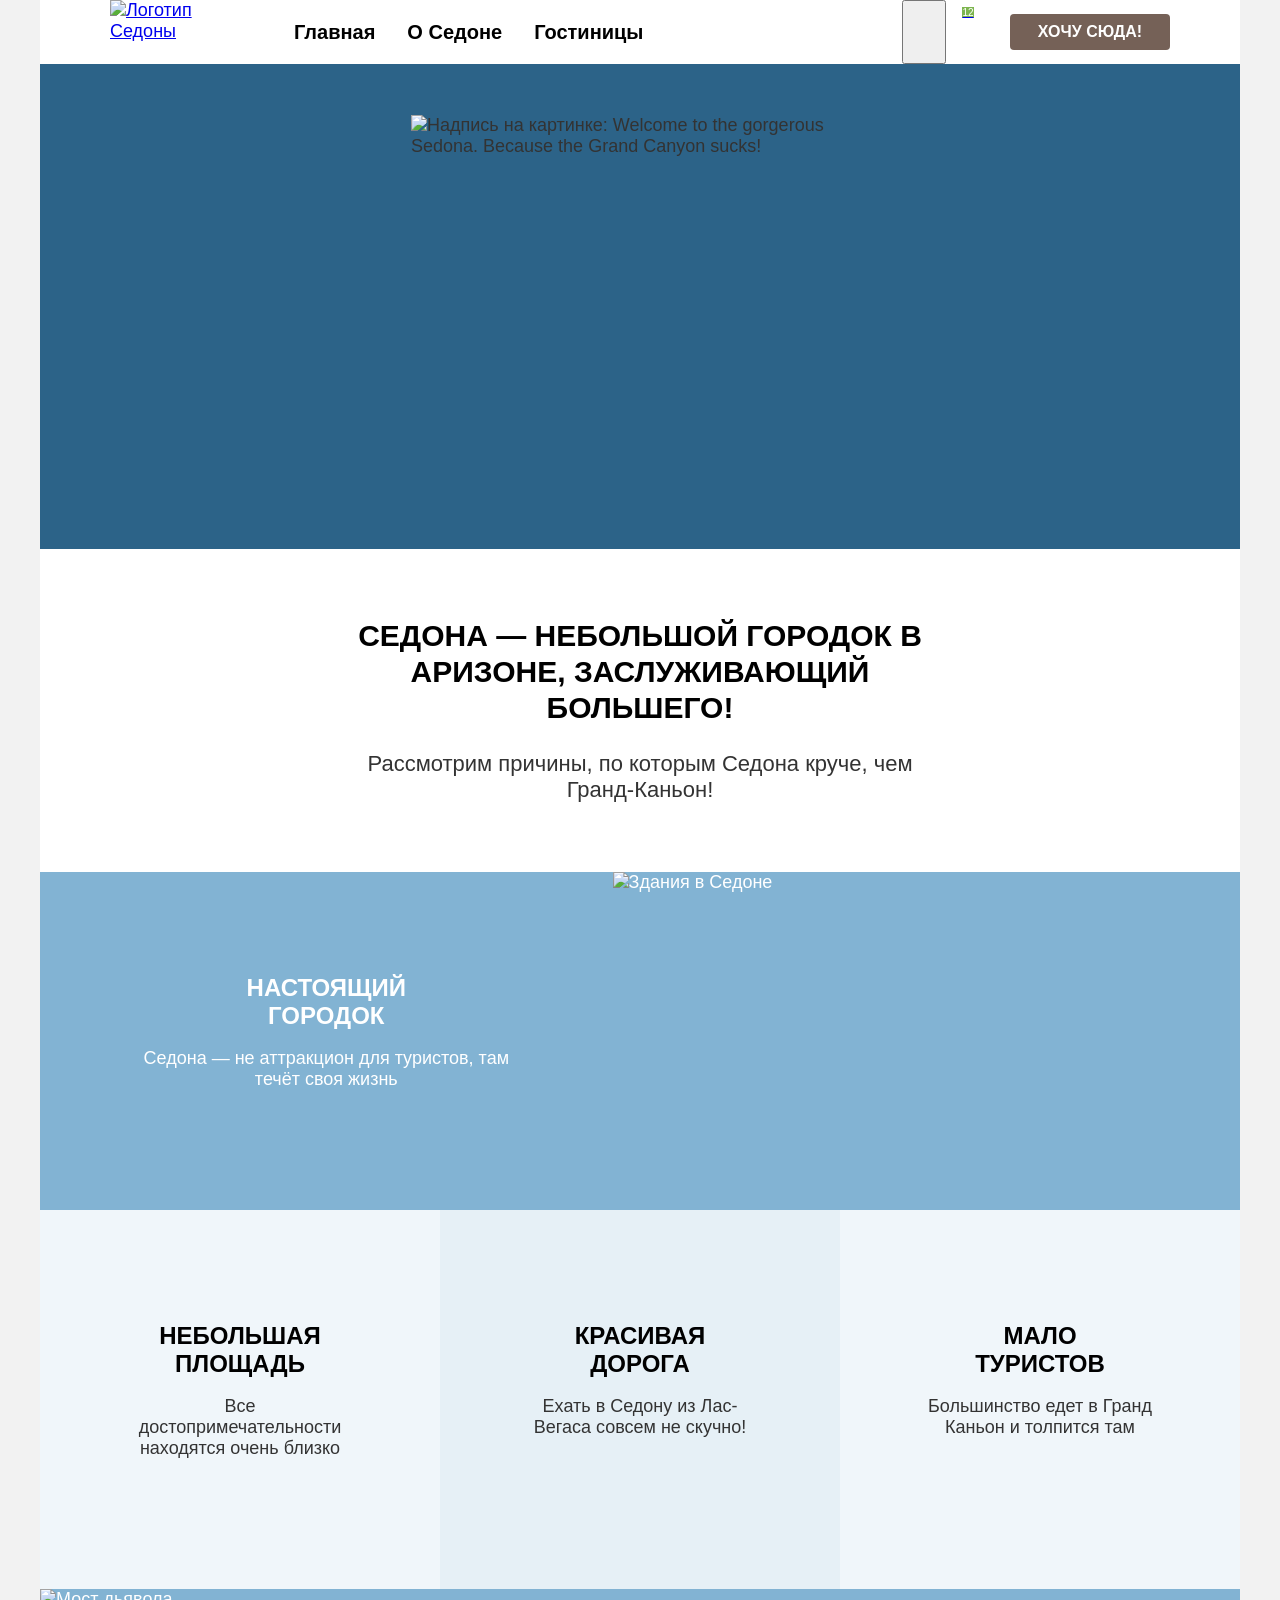
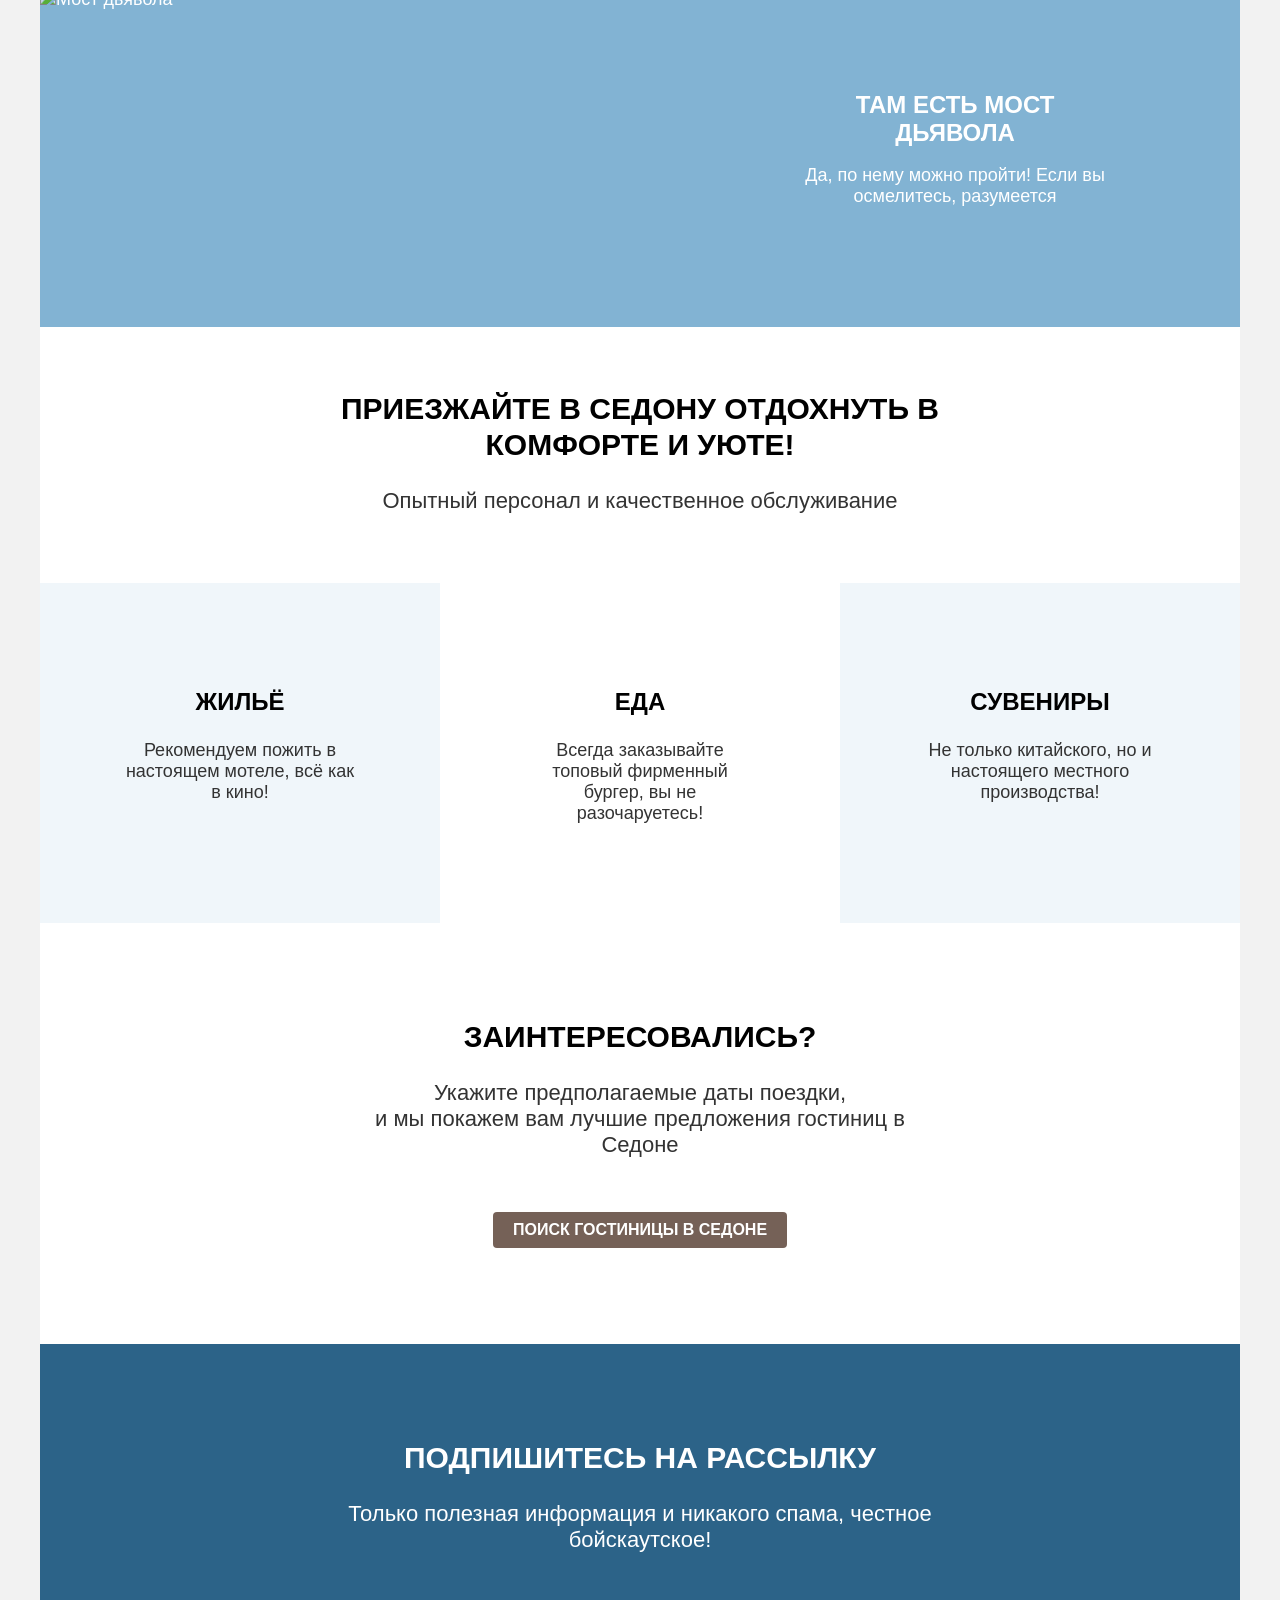
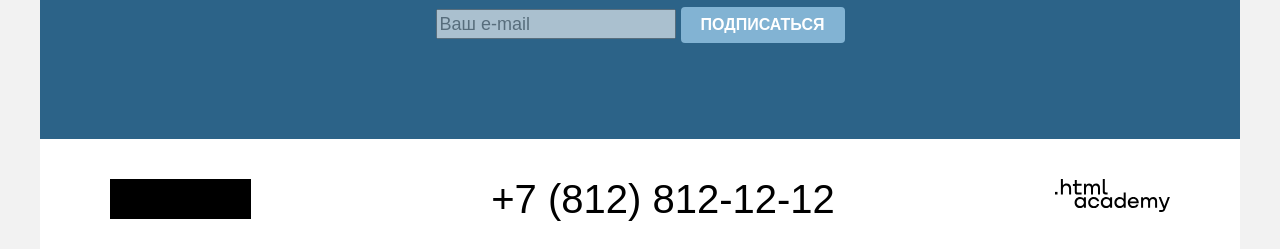
==== commit 764af7d5: "Добавляет микросетки на флексах" ====
--- a/index.html
+++ b/index.html
@@ -11,7 +11,7 @@
     <div class="page-container">
       <header class="page-header">
         <a class="logo header-logo" href="index.html" aria-current="page">
-          <img src="images/logo-sedona.svg" width="140" height="70" alt="Логотип Седоны">
+          <img class="logo-img" src="images/logo-sedona.svg" width="140" height="70" alt="Логотип Седоны">
         </a>
         <nav class="navigation">
           <ul class="navigation-list navigation-pages">
@@ -28,15 +28,17 @@
 
           <ul class="navigation-list navigation-user">
             <li class="navigation-item">
-              <button class="search" type="button"><span class="visually-hidden">Поиск</span></button>
-            </li>
-            <li class="navigation-item">
-              <a href="#" class="navigation-user-link favourites">
-                <span class="visually-hidden">В избранном </span>12<span class="visually-hidden"> гостиниц</span>
-              </a>
-            </li>
-            <li class="navigation-item">
-              <button class="button" type="button">Хочу сюда!</button>
+              <button class="navigation-icon search" type="button"><span class="visually-hidden">Поиск</span></button>
+            </li>
+            <li class="navigation-item">
+              <a href="#" class="navigation-icon favourites">
+                <span class="visually-hidden">В избранном </span>
+                <span class="favourites-number">12</span>
+                <span class="visually-hidden"> гостиниц</span>
+              </a>
+            </li>
+            <li class="navigation-item">
+              <button class="button navigation-button" type="button">Хочу сюда!</button>
             </li>
           </ul>
         </nav>
@@ -54,7 +56,7 @@
           <p class="section-title">Седона — небольшой городок в Аризоне, заслуживающий большего!</p>
           <p class="section-subtitle">Рассмотрим причины, по которым Седона круче, чем Гранд-Каньон!</p>
           <ul class="advantages-list">
-            <li class="advantages-item">
+            <li class="advantages-item advantage-with-image">
               <div class="advantages-text">
                 <h3 class="advantages-title">Настоящий городок</h3>
                 <p class="advantages-description">Седона — не аттракцион для туристов, там течёт своя жизнь</p>
@@ -80,7 +82,7 @@
                 <p class="advantages-description">Большинство едет в Гранд Каньон и толпится там</p>
               </div>
             </li>
-            <li class="advantages-item">
+            <li class="advantages-item advantage-with-image">
               <div class="advantages-text">
                 <h3 class="advantages-title">Там есть мост дьявола</h3>
                 <p class="advantages-description">Да, по нему можно пройти! Если вы осмелитесь, разумеется</p>
@@ -134,17 +136,17 @@
           <h2 class="visually-hidden">Социальные сети</h2>
           <ul class="social-list">
             <li class="social-item">
-              <a href="https://vk.com/htmlacademy">
+              <a class="social-link" href="https://vk.com/htmlacademy">
                 <span class="visually-hidden">Вконтакте</span>
               </a>
             </li>
             <li class="social-item">
-              <a href="https://t.me/htmlacademy ">
+              <a class="social-link" href="https://t.me/htmlacademy ">
                 <span class="visually-hidden">Телеграмм</span>
               </a>
             </li>
             <li class="social-item">
-              <a href="https://www.youtube.com/user/htmlacademyru">
+              <a class="social-link" href="https://www.youtube.com/user/htmlacademyru">
                 <span class="visually-hidden">Youtube</span>
               </a>
             </li>
--- a/styles/style.css
+++ b/styles/style.css
@@ -53,11 +53,12 @@
   width: 1px;
   height: 1px;
   margin: -1px;
-  padding: 0;
+  border: 0;
+  padding: 0;
+  white-space: nowrap;
+  clip-path: inset(100%);
+  clip: rect(0 0 0 0);
   overflow: hidden;
-  clip: rect(0, 0, 0, 0);
-  white-space: nowrap;
-  border: 0;
 }
 
 .main {
@@ -92,17 +93,26 @@
 
 .logo {
   margin-right: 28px;
+  margin-bottom: -6px;
+  z-index: 1;
+}
+
+.logo-img {
+  display: block;
 }
 
 .navigation {
   display: flex;
-  width: 892px;
+  flex-grow: 1;
   justify-content: space-between;
 }
 
 .navigation-list {
   margin: 0;
   padding: 0;
+  display: flex;
+  flex-wrap: wrap;
+  align-items: center;
 }
 
 .navigation-item {
@@ -115,13 +125,30 @@
   line-height: 24px;
   font-weight: 700;
   text-decoration: none;
-}
-
-.page-header .favourites {
+  display: block;
+  padding: 20px 16px;
+}
+
+.navigation-user {
+  margin-left: 10px;
+}
+
+.navigation-user .navigation-icon {
+  display: block;
+  width: 44px;
+  height: 64px;
+  text-align: center;
+}
+
+.navigation-user .favourites-number {
   font-size: 10px;
   line-height: 10px;
   background-color: #7DB54F;
   color: #ffffff;
+}
+
+.navigation-user .navigation-button {
+  margin-left: 20px;
 }
 
 .button {
@@ -135,6 +162,8 @@
   font-weight: 700;
   color: #ffffff;
   background-color: #756157;
+  min-width: 160px;
+  border-radius: 4px;
 }
 
 .hero {
@@ -162,12 +191,13 @@
   font-size: 22px;
   line-height: 26px;
   text-align: center;
-  margin: 0 20px 90px;
+  margin: 0 auto 69px;
+  max-width: 600px;
 }
 
 .section-subtitle:has(+ button),
 .section-subtitle:has(+ form) {
-  margin: 0 20px 54px;
+  margin: 0 auto 54px;
 }
 
 .advantages {
@@ -187,35 +217,9 @@
   width: 400px;
 }
 
-.advantages-item:nth-child(1),
-.advantages-item:nth-child(5) {
-  background-color: #82B3D3;
-  color: #ffffff;
-  width: 100%;
-  display: flex;
-}
-
-.advantages-item:nth-child(1) .advantages-title,
-.advantages-item:nth-child(5) .advantages-title {
-  color: #ffffff;
-}
-
-.advantages-item:nth-child(3) {
-  background-color: rgba(131, 179, 211, 0.2)
-}
-
-.advantages-item:nth-child(5) .advantages-image {
-  order: -1;
-}
-
 .advantages-text {
   padding: 112px 85px;
   text-align: center;
-}
-
-.advantages-item:nth-child(1) .advantages-text,
-.advantages-item:nth-child(5).advantages-text {
-  padding: 102px 85px;
 }
 
 .advantages-image {
@@ -228,6 +232,29 @@
   margin: 0 auto;
 }
 
+.advantages-item:not(.advantage-with-image):nth-child(2n+1) {
+  background-color: rgba(131, 179, 211, 0.2)
+}
+
+.advantages-item.advantage-with-image {
+  background-color: #82B3D3;
+  color: #ffffff;
+  width: 100%;
+  display: flex;
+}
+
+.advantages-item.advantage-with-image .advantages-title {
+  color: #ffffff;
+}
+
+.advantages-item.advantage-with-image .advantages-text {
+  padding: 102px 85px;
+}
+
+.advantages-item.advantage-with-image:last-child {
+ flex-direction: row-reverse;
+}
+
 .services {
   padding-top: 64px;
 }
@@ -236,12 +263,14 @@
   margin: 0;
   padding: 0;
   display: flex;
+  flex-wrap: wrap;
 }
 
 .services-item {
   list-style: none;
   text-align: center;
   padding: 81px 85px;
+  max-width: 400px;
 }
 
 .services-item:nth-child(2n+1) {
@@ -284,14 +313,23 @@
 .social-list {
   margin: 0;
   padding: 0;
+  display: flex;
+  flex-wrap: wrap;
+  margin-right: 20px;
+  max-width: 300px;
 }
 
 .social-item {
   list-style: none;
 }
 
-.social-item a {
+.social-link {
   color: inherit;
+  text-decoration: none;
+  display: block;
+  width: 47px;
+  height: 40px;
+  background: black;
 }
 
 .footer-phone {
@@ -318,17 +356,16 @@
 }
 
 .breadcrumbs {
+  list-style-type: none;
   margin: 0 0 40px 0;
   padding: 0;
-}
-
-.breadcrumbs-item {
-  list-style: none;
+  display: flex;
 }
 
 .breadcrumbs-link {
   color: inherit;
   font-size: 16px;
+  margin-right: 28px;
 }
 
 .filters-form-list {
@@ -369,6 +406,7 @@
 
 .catalog-header {
   display: flex;
+  align-items: center
 }
 
 .catalog-header h2 {
@@ -382,14 +420,20 @@
 .catalog-view-list {
   margin: 0;
   padding: 0;
-}
-
-.catalog-view-item {
-  list-style: none;
+  list-style-type: none;
+  display: flex;
+  flex-wrap: wrap;
+  gap: 8px;
 }
 
 .view-button {
-  color: inherit
+  color: inherit;
+  background-color: black;
+  display: block;
+  width: 48px;
+  height: 48px;
+  padding: 17px 16px;
+  margin-bottom: 10px;
 }
 
 .hotels-list {
@@ -397,34 +441,47 @@
   padding: 40px 0;
   display: flex;
   flex-wrap: wrap;
-  justify-content: space-between;
+  gap: 20px;
 }
 
 .hotel-card {
   list-style: none;
-  width: 340px;
+  max-width: 340px;
   padding: 20px;
+  border: 1px solid #E6E6E6;
+  border-radius: 4px;
 }
 
 .hotel-card .hotel-card-title {
   text-transform: none;
+  margin: 16px 0;
 }
 
 .hotel-card a {
   text-decoration: none;
 }
 
-.to-favourites {
+.hotel-card-image {
+  display: block;
+}
+
+.hotel-card p,
+.hotel-card button {
+  margin: 0 0 16px 0;
+}
+
+.hotel-card .to-favourites {
   background-color: #82B3D3;
 }
 
-.hotel-card-rating {
+.hotel-card .hotel-card-rating {
   font-size: 16px;
   line-height: 20px;
   text-transform: uppercase;
   background-color: #F2F2F2;
   display: inline-block;
   padding: 9px 22px 8px 23px;
+  margin: 0;
 }
 
 .pagination {
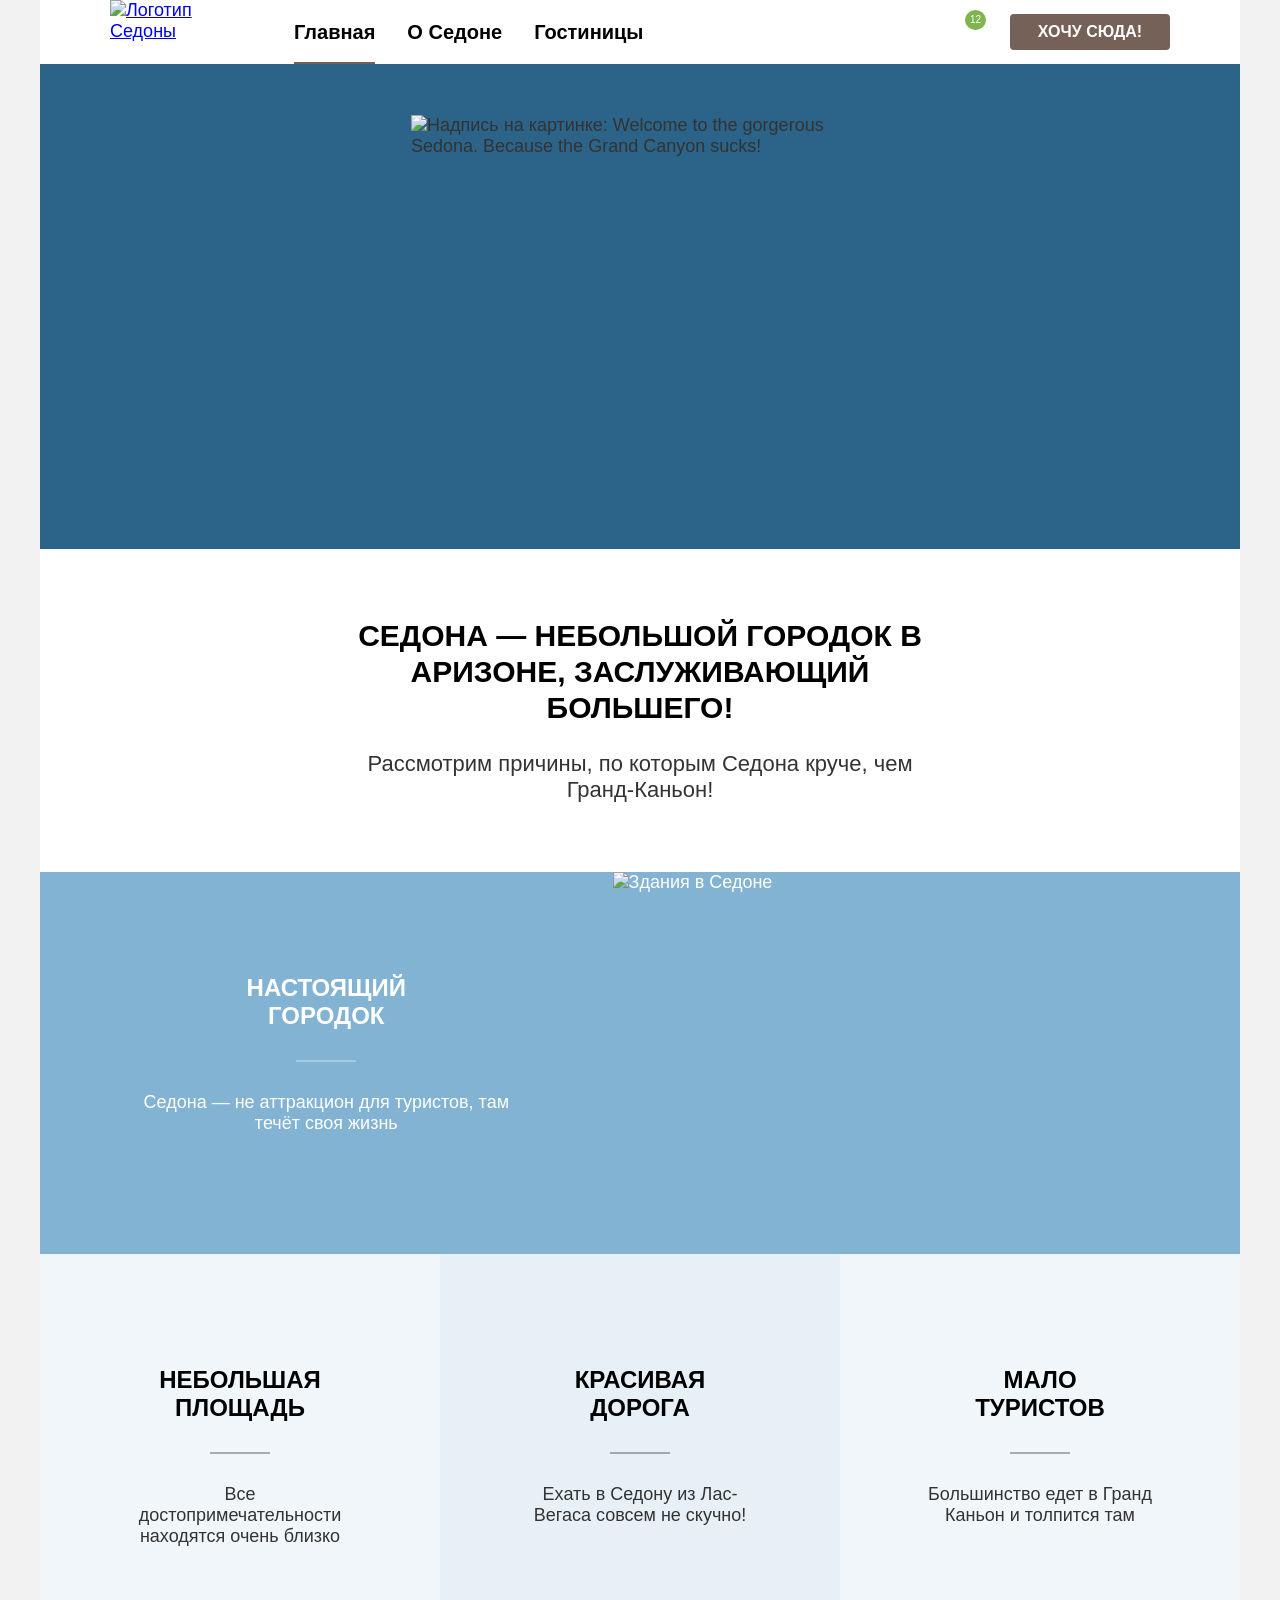
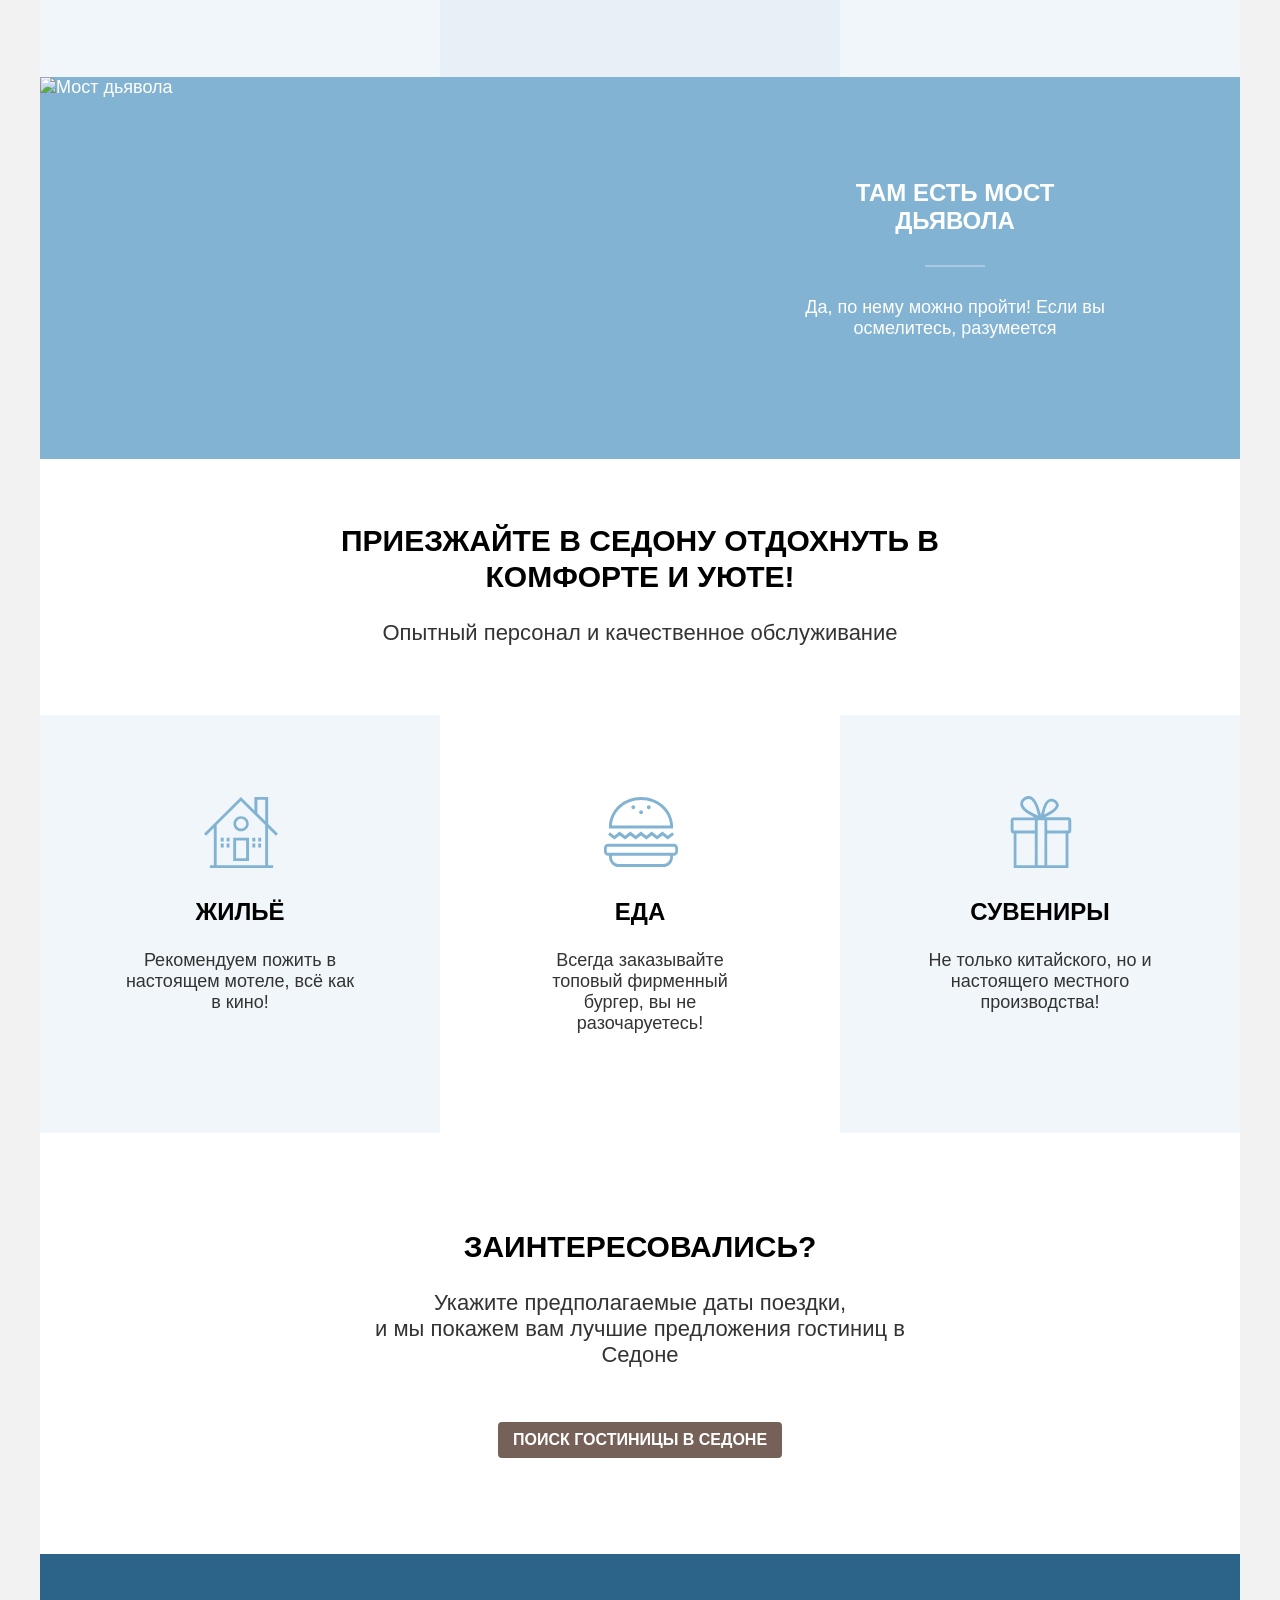
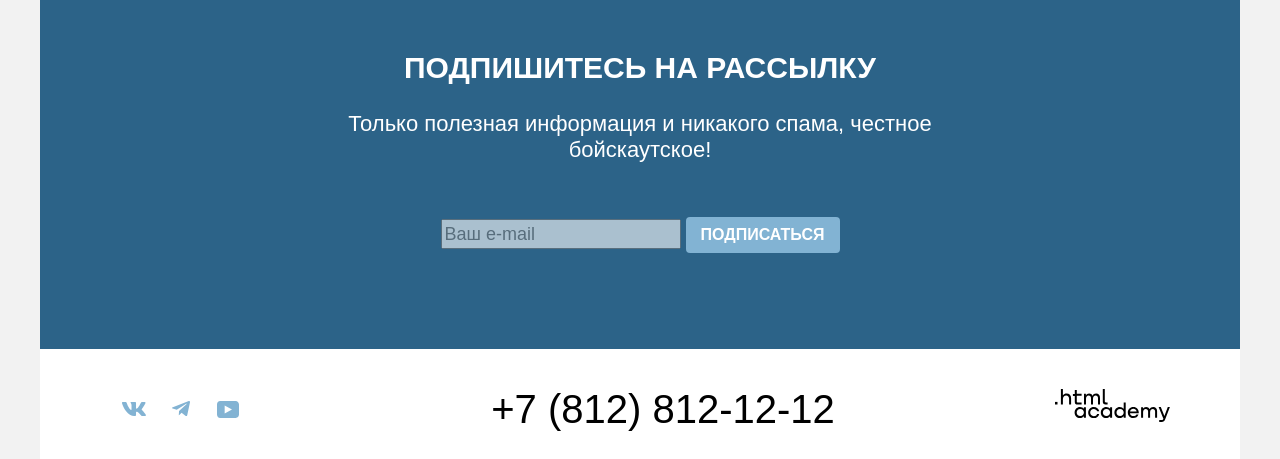
==== commit 630568ae: "Добавляет декоративные элементы" ====
--- a/index.html
+++ b/index.html
@@ -16,7 +16,7 @@
         <nav class="navigation">
           <ul class="navigation-list navigation-pages">
             <li class="navigation-item">
-              <a href="index.html" class="navigation-link">Главная</a>
+              <a href="index.html" class="navigation-link active">Главная</a>
             </li>
             <li class="navigation-item">
               <a href="#" class="navigation-link">О Седоне</a>
@@ -38,7 +38,7 @@
               </a>
             </li>
             <li class="navigation-item">
-              <button class="button navigation-button" type="button">Хочу сюда!</button>
+              <button class="button button-basic navigation-button" type="button">Хочу сюда!</button>
             </li>
           </ul>
         </nav>
@@ -97,15 +97,15 @@
           <p class="section-title">Приезжайте в Седону отдохнуть в комфорте и уюте!</p>
           <p class="section-subtitle">Опытный персонал и качественное обслуживание</p>
           <ul class="services-list">
-            <li class="services-item">
+            <li class="services-item housing">
               <h3 class="services-title">Жильё</h3>
               <p class="services-description">Рекомендуем пожить в настоящем мотеле, всё как в кино!</p>
             </li>
-            <li class="services-item">
+            <li class="services-item food">
               <h3 class="services-title">Еда</h3>
               <p class="services-description">Всегда заказывайте топовый фирменный бургер, вы не разочаруетесь!</p>
             </li>
-            <li class="services-item">
+            <li class="services-item souvenirs">
               <h3 class="services-title">Сувениры</h3>
               <p class="services-description">Не только китайского, но и настоящего местного производства!</p>
             </li>
@@ -115,9 +115,10 @@
         <section class="hotel-search">
           <h2 class="visually-hidden">Поиск гостиницы</h2>
           <p class="section-title">Заинтересовались?</p>
-          <p class="section-subtitle">Укажите предполагаемые даты поездки, <br> и мы покажем вам лучшие предложения гостиниц
+          <p class="section-subtitle">Укажите предполагаемые даты поездки, <br> и мы покажем вам лучшие предложения
+            гостиниц
             в Седоне</p>
-          <button class="button hotel-search-button" type="button">Поиск гостиницы в Седоне</button>
+          <button class="button button-basic hotel-search-button" type="button">Поиск гостиницы в Седоне</button>
         </section>
 
         <section class="subscribe subscribe-with-background">
@@ -126,7 +127,7 @@
           <form class="subscribe-form" action="https://echo.htmlacademy.ru/" method="post">
             <span class="visually-hidden">Укажите ваш Email</span>
             <input class="email-input" type="email" name="email" placeholder="Ваш e-mail">
-            <button class="button subscribe-button" type="submit">Подписаться</button>
+            <button class="button button-second subscribe-button" type="submit">Подписаться</button>
           </form>
         </section>
       </main>
@@ -136,18 +137,33 @@
           <h2 class="visually-hidden">Социальные сети</h2>
           <ul class="social-list">
             <li class="social-item">
-              <a class="social-link" href="https://vk.com/htmlacademy">
+              <a class="social-link vk" href="https://vk.com/htmlacademy">
                 <span class="visually-hidden">Вконтакте</span>
+                <svg class="social-icon" aria-hidden="true" focusable="false" width="24" height="14" viewBox="0 0 24 14" xmlns="http://www.w3.org/2000/svg">
+                  <path fill-rule="evenodd" clip-rule="evenodd"
+                    d="M23.45 0.948C23.616 0.402 23.45 0 22.655 0H20.03C19.362 0 19.054 0.347 18.887 0.73C18.887 0.73 17.552 3.926 15.661 6.002C15.049 6.604 14.771 6.795 14.437 6.795C14.27 6.795 14.019 6.604 14.019 6.057V0.948C14.019 0.292 13.835 0 13.279 0H9.151C8.734 0 8.483 0.304 8.483 0.593C8.483 1.214 9.429 1.358 9.526 3.106V6.904C9.526 7.737 9.373 7.888 9.039 7.888C8.149 7.888 5.984 4.677 4.699 1.003C4.45 0.288 4.198 0 3.527 0H0.9C0.15 0 0 0.347 0 0.73C0 1.412 0.89 4.8 4.145 9.281C6.315 12.341 9.37 14 12.153 14C13.822 14 14.028 13.632 14.028 12.997V10.684C14.028 9.947 14.186 9.8 14.715 9.8C15.105 9.8 15.772 9.992 17.33 11.467C19.11 13.216 19.403 14 20.405 14H23.03C23.78 14 24.156 13.632 23.94 12.904C23.702 12.18 22.852 11.129 21.725 9.882C21.113 9.172 20.195 8.407 19.916 8.024C19.527 7.533 19.638 7.314 19.916 6.877C19.916 6.877 23.116 2.451 23.449 0.948H23.45Z"
+                    fill="#83B3D3" />
+                </svg>
               </a>
             </li>
             <li class="social-item">
-              <a class="social-link" href="https://t.me/htmlacademy ">
+              <a class="social-link telegram" href="https://t.me/htmlacademy ">
                 <span class="visually-hidden">Телеграмм</span>
+                <svg class="social-icon"aria-hidden="true" focusable="false" width="18" height="16" viewBox="0 0 18 16" xmlns="http://www.w3.org/2000/svg">
+                  <path
+                    d="M16.785 0.0992597L0.840489 6.24776C-0.247661 6.68481 -0.241365 7.29184 0.640845 7.56253L4.73445 8.83953L14.2058 2.8637C14.6537 2.59121 15.0629 2.7378 14.7265 3.03636L7.05283 9.96185H7.05103L7.05283 9.96275L6.77045 14.1823C7.18413 14.1823 7.36669 13.9925 7.59871 13.7686L9.58705 11.8351L13.7229 14.89C14.4855 15.31 15.0332 15.0941 15.2229 14.1841L17.9379 1.38885C18.2158 0.274623 17.5126 -0.229883 16.785 0.0992597Z"
+                    fill="#83B3D3" />
+                </svg>
               </a>
             </li>
             <li class="social-item">
-              <a class="social-link" href="https://www.youtube.com/user/htmlacademyru">
+              <a class="social-link youtube" href="https://www.youtube.com/user/htmlacademyru">
                 <span class="visually-hidden">Youtube</span>
+                <svg class="social-icon" aria-hidden="true" focusable="false" width="22" height="17" viewBox="0 0 22 17" xmlns="http://www.w3.org/2000/svg">
+                  <path
+                    d="M18.607 0H3.17413C1.31343 0 0 1.59375 0 3.4V13.4937C0 15.4062 1.31343 17 3.17413 17H18.8259C20.4677 17 22 15.4062 22 13.6V3.4C21.7811 1.59375 20.4677 0 18.607 0ZM7.66169 12.5375V4.4625L14.995 8.5L7.66169 12.5375Z"
+                    fill="#83B3D3" />
+                </svg>
               </a>
             </li>
           </ul>
@@ -161,7 +177,7 @@
         <section class="footer-logo">
           <h2 class="visually-hidden">Логотип</h2>
           <a href="https://htmlacademy.ru/">
-            <svg width="115" height="33" viewBox="0 0 115 33" fill="none" xmlns="http://www.w3.org/2000/svg">
+            <svg class="footer-logo-icon" width="115" height="33" viewBox="0 0 115 33" fill="none" xmlns="http://www.w3.org/2000/svg">
               <path d="M0 12.9V15.5H2.5V12.9H0Z" fill="black" />
               <path
                 d="M11.6 4.5C10 4.5 8.8 5.2 8 6.2H7.9V0H5.9V15.5H7.9V10.2C7.9 8.1 9.2 6.6 11.2 6.6C13 6.6 14.1 8 14.1 9.8V15.5H16.1V9.4C16.2 6.4 14.3 4.5 11.6 4.5Z"
--- a/styles/style.css
+++ b/styles/style.css
@@ -22,7 +22,7 @@
 
 img {
   max-width: 100%;
-  height: auto;
+  /* height: auto; */
 }
 
 html {
@@ -79,7 +79,7 @@
   color: #000000;
 }
 
-.main h3{
+.main h3 {
   font-size: 24px;
   line-height: 28px;
   text-transform: uppercase;
@@ -127,17 +127,55 @@
   text-decoration: none;
   display: block;
   padding: 20px 16px;
+  position: relative;
+}
+
+.navigation-link.active::after {
+  position: absolute;
+  right: 16px;
+  bottom: 0;
+  left: 16px;
+  height: 2px;
+  background-color: #756257;
+  content: "";
 }
 
 .navigation-user {
   margin-left: 10px;
 }
 
-.navigation-user .navigation-icon {
+.navigation-icon {
   display: block;
   width: 44px;
   height: 64px;
   text-align: center;
+  border: none;
+  outline: none;
+  background-color: transparent;
+  background-repeat: no-repeat;
+  background-position: center;
+  background-size: 20px 20px;
+  cursor: pointer;
+}
+
+.navigation-icon:focus-visible {
+  outline: 2px solid #000000;
+}
+
+.navigation-icon.search {
+  background-image: url(../images/icons/search-icon.svg);
+}
+
+.navigation-icon.favourites {
+  background-image: url(../images/icons/favourites-icon.svg);
+  position: relative;
+  text-decoration: none;
+}
+
+.navigation-link:hover,
+.navigation-icon:hover {
+  background-color: #F2F2F2;
+  transition: background-color 0.5s ease;
 }
 
 .navigation-user .favourites-number {
@@ -145,25 +183,74 @@
   line-height: 10px;
   background-color: #7DB54F;
   color: #ffffff;
+  border-radius: 50%;
+  padding: 5px;
+  position: absolute;
+  right: 4px;
+  top: 10px;
 }
 
 .navigation-user .navigation-button {
   margin-left: 20px;
+  min-width: 160px;
 }
 
 .button {
   border: none;
   cursor: pointer;
-  padding: 8px 20px;
+  padding: 8px 15px;
   font-family: inherit;
   font-size: 16px;
   line-height: 20px;
   text-transform: uppercase;
   font-weight: 700;
   color: #ffffff;
+  border-radius: 4px;
+  text-align: center;
+  transition: background-color 0.5s ease;
+}
+
+.button-basic {
   background-color: #756157;
-  min-width: 160px;
-  border-radius: 4px;
+}
+
+.button-basic:hover,
+.button-basic:focus-visible {
+  background-color: #615048;
+}
+
+.button-second {
+  background-color: #82B3D3;
+}
+
+.button-second:hover,
+.button-second:focus-visible {
+  background-color: #68A2CA;
+}
+
+.button-selected {
+  background-color: #7DB54F;
+}
+
+.button-selected:hover,
+.button-selected:focus-visible {
+  background-color: #6C9E42;
+}
+
+.button-transparent:hover {
+  opacity: 60%;
+}
+
+.button-transparent:focus-visible {
+  outline: 3px solid #83B3D3;
+}
+
+.button:active {
+  color: rgba(255, 255, 255, 0.3)
+}
+
+.button:disabled {
+  background-color: #E5E5E5;
 }
 
 .hero {
@@ -215,6 +302,7 @@
   background-color: rgba(131, 179, 211, 0.12);
   list-style: none;
   width: 400px;
+  flex-grow: 1;
 }
 
 .advantages-text {
@@ -225,11 +313,25 @@
 .advantages-image {
   display: block;
   height: 100%;
+  object-fit: cover;
 }
 
 .advantages-title {
   max-width: 200px;
   margin: 0 auto;
+}
+
+.advantages-title::after {
+  content: "";
+  display: block;
+  width: 60px;
+  height: 2px;
+  background: rgba(0, 0, 0, 0.3);
+  margin: 30px auto;
+}
+
+.advantage-with-image .advantages-title::after {
+  background: rgba(255, 255, 255, 0.3);
 }
 
 .advantages-item:not(.advantage-with-image):nth-child(2n+1) {
@@ -252,7 +354,7 @@
 }
 
 .advantages-item.advantage-with-image:last-child {
- flex-direction: row-reverse;
+  flex-direction: row-reverse;
 }
 
 .services {
@@ -277,6 +379,29 @@
   background-color: rgba(131, 179, 211, 0.12)
 }
 
+.services-item::before {
+  content: "";
+  display: block;
+  width: 75px;
+  height: 72px;
+  margin: 0 auto 30px;
+  background-repeat: no-repeat;
+  background-position: center;
+  background-size: contain;
+}
+
+.services-item.housing::before {
+  background-image: url(../images/icons/services-house.svg);
+}
+
+.services-item.food::before {
+  background-image: url(../images/icons/services-food.svg);
+}
+
+.services-item.souvenirs::before {
+  background-image: url(../images/icons/services-souvenir.svg);
+}
+
 .hotel-search,
 .subscribe {
   padding: 96px 30px;
@@ -300,10 +425,6 @@
   font-family: inherit;
 }
 
-.subscribe .button {
-  background-color: #82B3D3;
-}
-
 .page-footer {
   padding: 40px 70px 30px;
   display: flex;
@@ -329,14 +450,51 @@
   display: block;
   width: 47px;
   height: 40px;
-  background: black;
-}
+  position: relative;
+}
+
+.social-icon {
+  position: absolute;
+  top: 0;
+  right: 0;
+  bottom: 0;
+  left: 0;
+  margin: auto;
+}
+
+.social-link:hover .social-icon path,
+.social-link:focus-visible .social-icon path {
+  fill: #68A2CA;
+}
+
+.social-link:active .social-icon path {
+  opacity: 0.3;
+}
+
 
 .footer-phone {
   font-size: 40px;
   line-height: 40px;
   color: #000000;
   text-decoration: none;
+}
+
+.footer-phone:hover,
+.footer-phone:focus-visible {
+  color: #756157;
+}
+
+.footer-phone:active {
+  opacity: 0.3;
+}
+
+.footer-logo-icon:hover path,
+.footer-logo-icon:focus-visible path {
+  fill: #756157;
+}
+
+.footer-logo-icon:active {
+  opacity: 0.3;
 }
 
 .inner-header {
@@ -362,10 +520,38 @@
   display: flex;
 }
 
+.breadcrumbs-item:not(:last-child) {
+  margin-right: 28px;
+  position: relative;
+}
+
+.breadcrumbs-item:not(:last-child)::after {
+  content: "";
+  position: absolute;
+  top: 50%;
+  right: -20px;
+  transform: translateY(-50%);
+  width: 7px;
+  height: 10px;
+  background-image: url(../images/icons/arrow-right.svg);
+  background-repeat: no-repeat;
+  background-position: center;
+  background-size: contain;
+}
+
 .breadcrumbs-link {
   color: inherit;
   font-size: 16px;
-  margin-right: 28px;
+}
+
+.breadcrumbs-item:first-child .breadcrumbs-link {
+  display: block;
+  width: 15px;
+  height: 21px;
+  background-image: url("../images/icons/breadcrumbs-house.svg");
+  background-repeat: no-repeat;
+  background-position: left center;
+  background-size: 13px 21px;
 }
 
 .filters-form-list {
@@ -383,10 +569,6 @@
   font-size: 18px;
   line-height: 24px;
   font-family: inherit;
-}
-
-.filters-submit-button {
-  background-color: #82B3D3;
 }
 
 .filters-reset-button {
@@ -426,21 +608,50 @@
   gap: 8px;
 }
 
+.catalog-view-item {}
+
 .view-button {
   color: inherit;
-  background-color: black;
   display: block;
   width: 48px;
   height: 48px;
   padding: 17px 16px;
   margin-bottom: 10px;
+  background-repeat: no-repeat;
+  background-size: 16px 14px;
+  background-position: center;
+  border: 2px solid #E5E5E5;
+  border-radius: 4px;
+}
+
+.view-button.tile {
+  background-image: url(../images/icons/view-tile.svg);
+}
+
+.view-button.desktop {
+  background-image: url(../images/icons/view-desktop.svg);
+}
+
+.view-button.list {
+  background-image: url(../images/icons/view-list.svg);
+}
+
+.view-button.active,
+.view-button:hover,
+.view-button:active {
+  border-color: #000000;
+}
+
+.view-button:focus-visible {
+  outline: none;
+  border-color: #68A2CA;
 }
 
 .hotels-list {
   margin: 0;
   padding: 40px 0;
-  display: flex;
-  flex-wrap: wrap;
+  display: grid;
+  grid-template-columns: repeat(3, 1fr);
   gap: 20px;
 }
 
@@ -450,11 +661,19 @@
   padding: 20px;
   border: 1px solid #E6E6E6;
   border-radius: 4px;
+  display: grid;
+  grid-template-columns: repeat(2, 1fr);
+  grid-template-rows: auto 1fr auto auto auto;
+  gap: 16px 20px;
+}
+
+.hotel-card-link {
+  grid-column: 1/-1;
 }
 
 .hotel-card .hotel-card-title {
   text-transform: none;
-  margin: 16px 0;
+  margin: 0;
 }
 
 .hotel-card a {
@@ -463,15 +682,44 @@
 
 .hotel-card-image {
   display: block;
+  object-fit: cover;
 }
 
 .hotel-card p,
 .hotel-card button {
-  margin: 0 0 16px 0;
-}
-
-.hotel-card .to-favourites {
-  background-color: #82B3D3;
+  margin: 0;
+}
+
+.hotel-card-stars {
+  height: 17px;
+  background-image: url(../images/icons/star.svg);
+  background-repeat: space repeat;
+  background-size: contain;
+  align-self: center;
+}
+
+.hotel-card-stars.one-stars {
+  width: 20px;
+}
+
+.hotel-card-stars.two-stars {
+  width: 40px;
+}
+
+.hotel-card-stars.three-stars {
+  width: 60px;
+}
+
+.hotel-card-stars.four-stars {
+  width: 80px;
+}
+
+.hotel-card-stars.five-stars {
+  width: 100px;
+}
+
+.hotel-card-price {
+  text-align: right;
 }
 
 .hotel-card .hotel-card-rating {
@@ -480,7 +728,7 @@
   text-transform: uppercase;
   background-color: #F2F2F2;
   display: inline-block;
-  padding: 9px 22px 8px 23px;
+  padding: 8px 22px;
   margin: 0;
 }
 
@@ -488,16 +736,13 @@
   margin: 0;
   padding: 0;
   display: flex;
-}
-
-.pagination-item {
-  list-style: none;
-  margin-right: 8px;
+  list-style-type: none;
+  gap: 8px;
 }
 
 .pagination-link {
   display: block;
-  width: 60px;
+  min-width: 60px;
   height: 60px;
   background-color: #82B3D3;
   color: #ffffff;
@@ -506,7 +751,17 @@
   font-weight: 700;
   text-decoration: none;
   text-align: center;
-  padding-top: 11px;
+  padding: 11px 10px 0;
+  transition: background-color 0.5s ease;
+}
+
+.pagination-link:hover,
+.pagination-link:focus-visible {
+  background-color: #68A2CA;
+}
+
+.pagination-link:active {
+  color: rgba(255, 255, 255, 0.3)
 }
 
 .pagination-link.current {
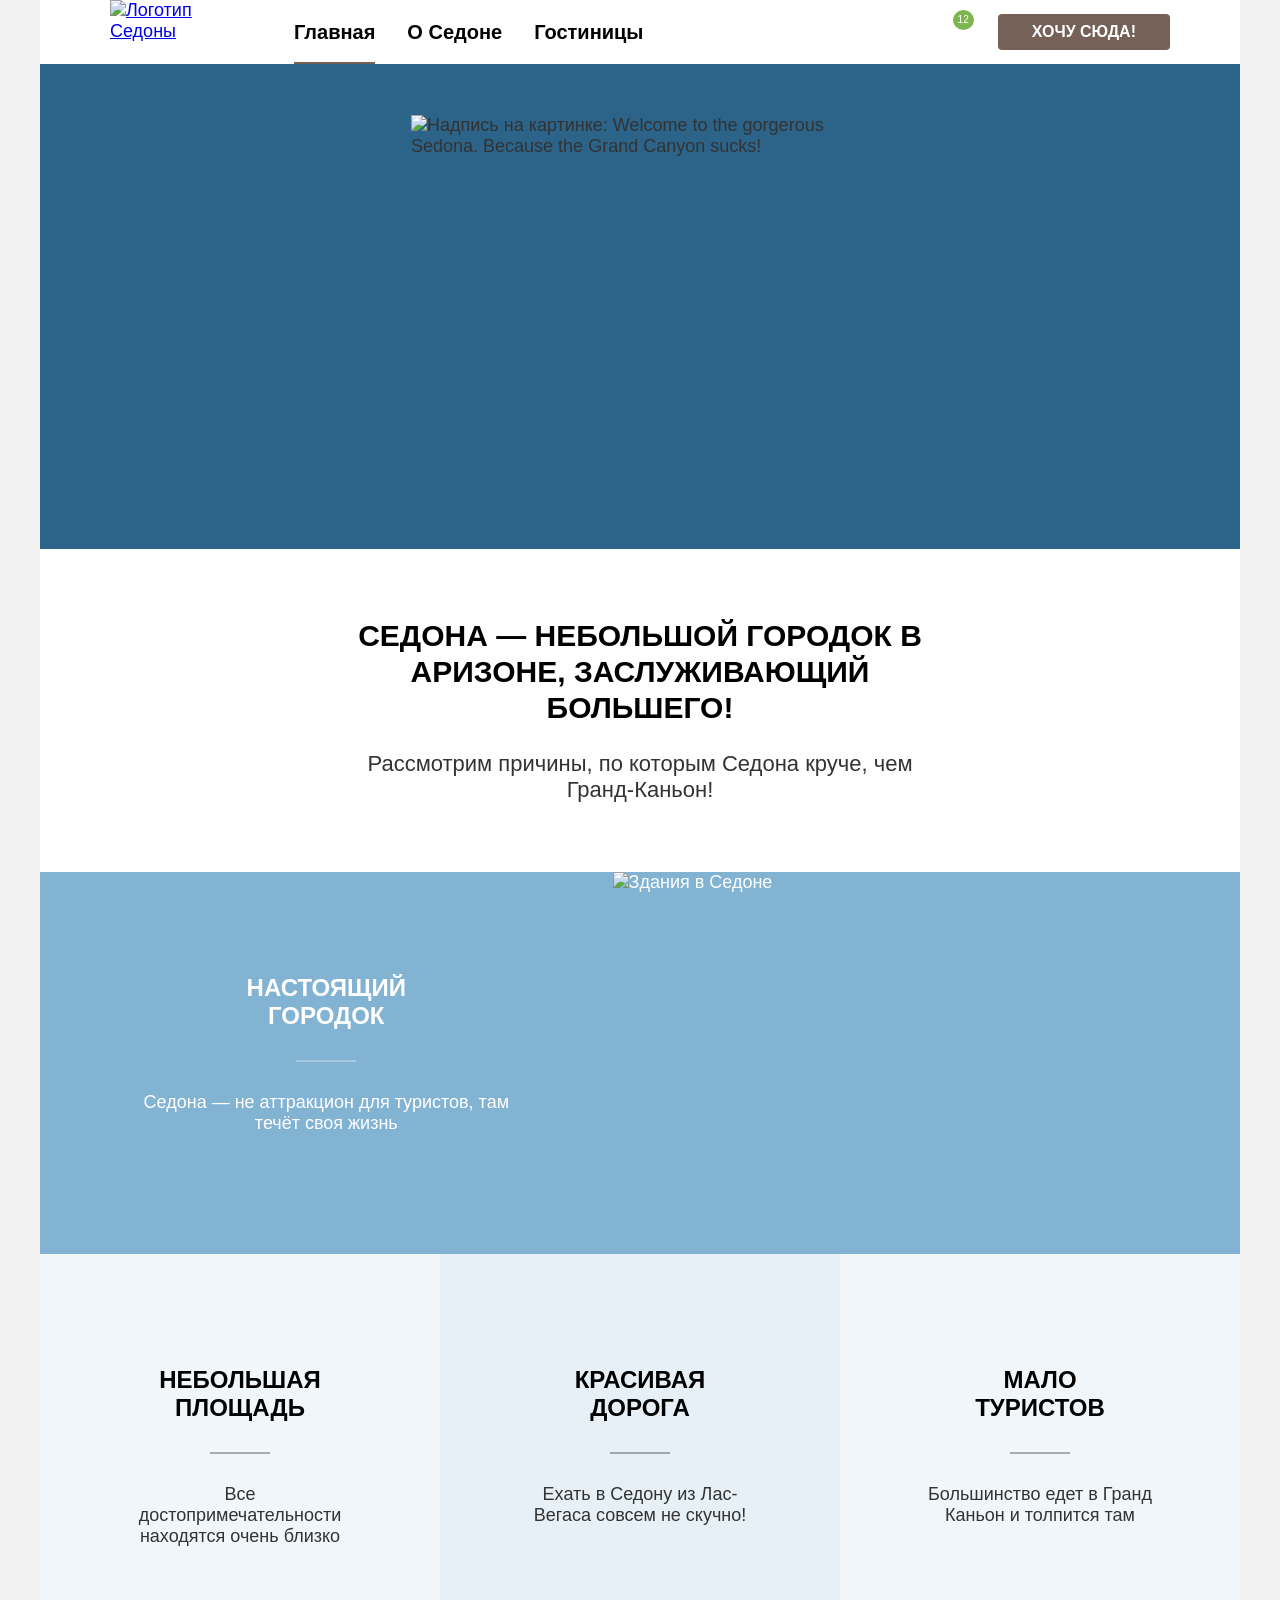
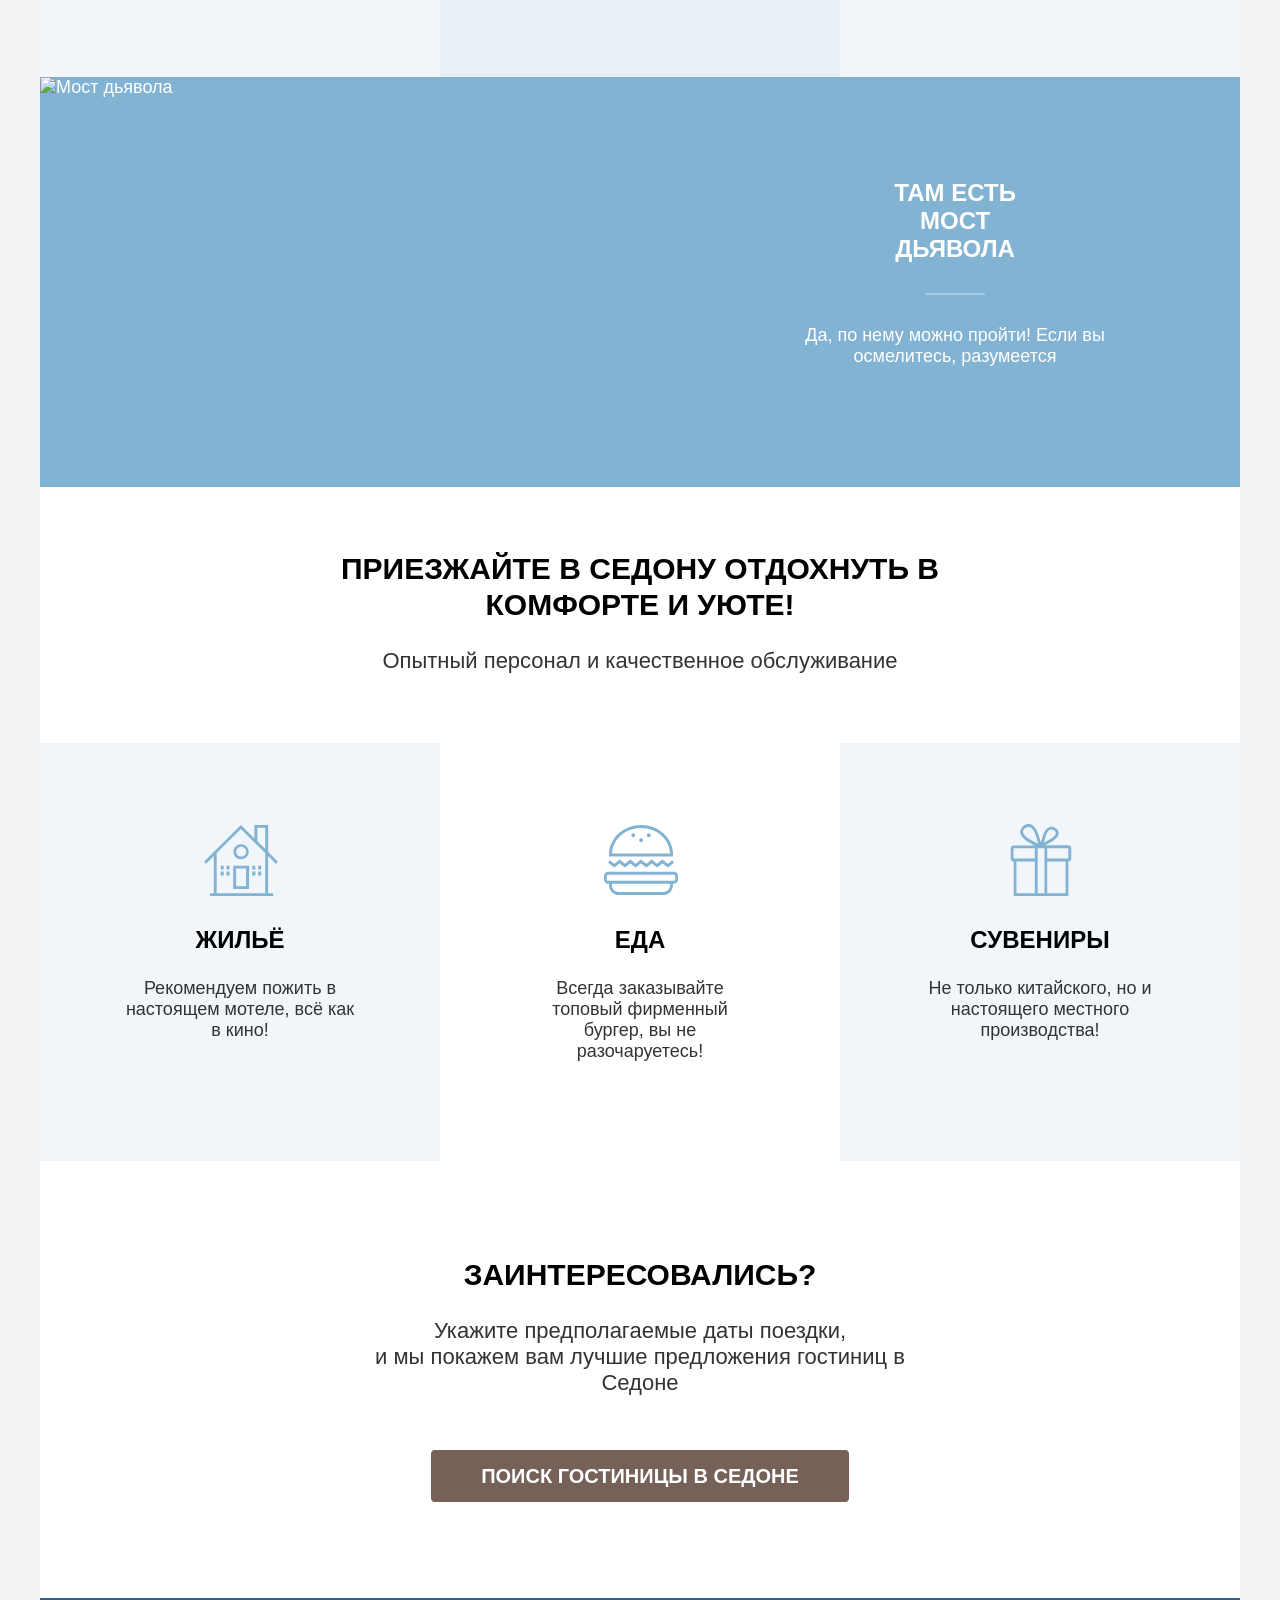
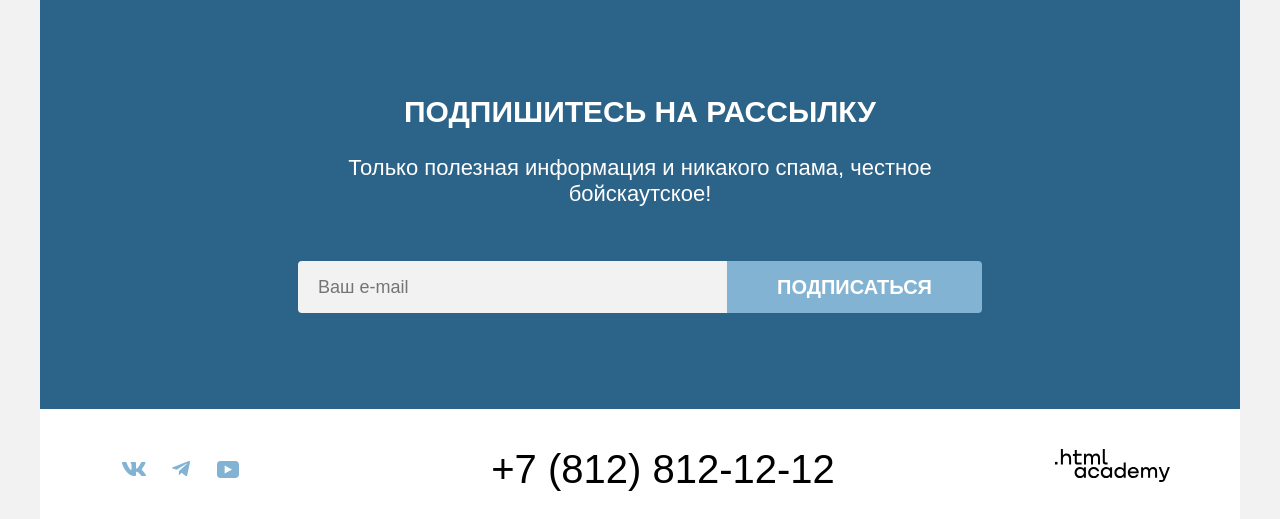
==== commit 0c45159c: "Добавляет стилизацию форм" ====
--- a/index.html
+++ b/index.html
@@ -176,8 +176,8 @@
 
         <section class="footer-logo">
           <h2 class="visually-hidden">Логотип</h2>
-          <a href="https://htmlacademy.ru/">
-            <svg class="footer-logo-icon" width="115" height="33" viewBox="0 0 115 33" fill="none" xmlns="http://www.w3.org/2000/svg">
+          <a class="html-academy-logo" href="https://htmlacademy.ru/">
+            <svg role="img" aria-label="логотип разработчика HTML Academy" width="115" height="33" viewBox="0 0 115 33" fill="none" xmlns="http://www.w3.org/2000/svg">
               <path d="M0 12.9V15.5H2.5V12.9H0Z" fill="black" />
               <path
                 d="M11.6 4.5C10 4.5 8.8 5.2 8 6.2H7.9V0H5.9V15.5H7.9V10.2C7.9 8.1 9.2 6.6 11.2 6.6C13 6.6 14.1 8 14.1 9.8V15.5H16.1V9.4C16.2 6.4 14.3 4.5 11.6 4.5Z"
--- a/styles/style.css
+++ b/styles/style.css
@@ -22,7 +22,8 @@
 
 img {
   max-width: 100%;
-  /* height: auto; */
+  height: auto;
+  object-fit: contain;
 }
 
 html {
@@ -50,8 +51,8 @@
 
 .visually-hidden {
   position: absolute;
-  width: 1px;
-  height: 1px;
+  width: 0;
+  height: 0;
   margin: -1px;
   border: 0;
   padding: 0;
@@ -160,6 +161,8 @@
 
 .navigation-icon:focus-visible {
   outline: 2px solid #000000;
+    outline-offset: -2px;
+
 }
 
 .navigation-icon.search {
@@ -193,15 +196,18 @@
 .navigation-user .navigation-button {
   margin-left: 20px;
   min-width: 160px;
+  padding: 8px 34px;
+  font-size: 16px;
+  line-height: 20px;
 }
 
 .button {
   border: none;
   cursor: pointer;
-  padding: 8px 15px;
+  padding: 8px 50px;
   font-family: inherit;
-  font-size: 16px;
-  line-height: 20px;
+  font-size: 20px;
+  line-height: 36px;
   text-transform: uppercase;
   font-weight: 700;
   color: #ffffff;
@@ -241,9 +247,9 @@
   opacity: 60%;
 }
 
-.button-transparent:focus-visible {
+/* .button-transparent:focus-visible {
   outline: 3px solid #83B3D3;
-}
+} */
 
 .button:active {
   color: rgba(255, 255, 255, 0.3)
@@ -317,7 +323,7 @@
 }
 
 .advantages-title {
-  max-width: 200px;
+  max-width: 172px;
   margin: 0 auto;
 }
 
@@ -417,12 +423,33 @@
   color: #ffffff;
 }
 
+.subscribe-form {
+  display: flex;
+  width: 100%;
+  max-width: 684px;
+  margin: 0 auto;
+}
+
 .email-input {
   font-size: 18px;
   line-height: 24px;
-  color: #000000;
-  opacity: 0.6;
+  color: rgba(0, 0, 0, 0.6);
   font-family: inherit;
+  padding: 12px 20px;
+  background-color: #F2F2F2;
+  flex-grow: 1;
+  border: none;
+  outline: none;
+  border-radius: 4px 0 0 4px;
+}
+
+.email-input:focus-visible {
+  outline: 2px solid #000000;
+  outline-offset: -2px;
+}
+
+.subscribe-button {
+  border-radius: 0 4px 4px 0;;
 }
 
 .page-footer {
@@ -488,29 +515,19 @@
   opacity: 0.3;
 }
 
-.footer-logo-icon:hover path,
-.footer-logo-icon:focus-visible path {
+.html-academy-logo:hover path,
+.html-academy-logo:focus-visible path {
   fill: #756157;
 }
 
-.footer-logo-icon:active {
+.html-academy-logo:active {
   opacity: 0.3;
 }
 
 .inner-header {
-  padding: 35px 70px;
+  padding: 35px 70px 70px;
   color: #ffffff;
   background: #2c6388 url(../images/filters-background.jpg) no-repeat center / cover;
-}
-
-.filters-form-title {
-  font-size: 20px;
-  line-height: 24px;
-  font-weight: 700;
-}
-
-.filters-form {
-  display: flex;
 }
 
 .breadcrumbs {
@@ -554,6 +571,33 @@
   background-size: 13px 21px;
 }
 
+.filters-form {
+  display: flex;
+  justify-content: space-between;
+}
+
+.filters-form-group {
+  border: none;
+  padding: 0;
+  margin: 0;
+}
+
+.filters-form-group:not(:last-child) {
+  margin-right: 70px;
+}
+
+.filters-form .form-column {
+  display: flex;
+  max-width: 550px;
+}
+
+.filters-form-title {
+  font-size: 20px;
+  line-height: 24px;
+  font-weight: 700;
+  margin-bottom: 32px;
+}
+
 .filters-form-list {
   margin: 0;
   padding: 0;
@@ -561,18 +605,165 @@
 
 .filters-form-item {
   list-style: none;
-}
-
-.text-input {
+  margin-bottom: 16px;
+}
+
+.filters-form-item:last-child {
+  margin-bottom: 0;
+}
+
+.control {
+  position: relative;
+  display: block;
+  padding-left: 36px;
+  cursor: pointer;
+  transition: opacity 0.5s;
+}
+
+.control-mark {
+  position: absolute;
+  left: 0;
+  width: 20px;
+  height: 20px;
+  background-color: #ffffff;
+  border-radius: 4px;
+}
+
+.control:hover {
+  opacity: 0.6;
+}
+
+.control:active .control-mark,
+.control:active .control-label {
+  opacity: 0.3;
+}
+
+.control-input:focus-visible + .control-mark{
+  outline: 2px solid #000000;
+
+}
+
+.control-input[type="checkbox"]:checked + .control-mark::before {
+  content: "";
+  position: absolute;
+  top: 6px;
+  left: 4px;
+  width: 13px;
+  height: 10px;
+  background-image: url(../images/icons/check-mark.svg);
+}
+
+.control-input[type="radio"] + .control-mark {
+  border-radius: 50%;
+}
+
+.control-input[type="radio"]:checked + .control-mark::before {
+  content: "";
+  position: absolute;
+  top: 5px;
+  left: 5px;
+  width: 10px;
+  height: 10px;
+  border-radius: 50%;
+  background-color: #3f5e72;
+}
+
+.range-wrapper-inputs {
+  display: flex;
+  gap: 2px;
+  margin-bottom: 44px;
+}
+
+.range-wrapper-input {
+  position: relative;
+}
+
+.range-input {
   font-weight: 700;
   color: #000000;
   font-size: 18px;
   line-height: 24px;
   font-family: inherit;
+  width: 143px;
+  padding: 12px 40px 12px 20px;
+  border: none;
+  -moz-appearance: textfield;
+}
+
+.range-input::-webkit-outer-spin-button,
+.range-input::-webkit-inner-spin-button {
+  -webkit-appearance: none;
+  margin: 0;
+}
+
+.range-input-min {
+  border-radius: 4px 0 0 4px;
+}
+
+.range-input-max {
+  border-radius: 0 4px 4px 0;
+}
+
+.range-input-label {
+  color: rgba(0, 0, 0, 0.3);
+  line-height: 24px;
+  position: absolute;
+  top: 12px;
+  right: 12px;
+}
+
+.range-scale {
+  position: relative;
+  height: 4px;
+  margin-bottom: 16px;
+  background-color: #5e676d;
+  width: 287px;
+}
+
+.range-bar {
+  position: absolute;
+  height: 4px;
+  background-color: #ffffff;
+}
+
+.range-toggle {
+  position: absolute;
+  width: 20px;
+  height: 20px;
+  background: #ffffff;
+  border: none;
+  border-radius: 4px;
+  cursor: pointer;
+}
+
+.range-toggle:active {
+  outline: 2px solid #82b3d3;
+}
+
+.toggle-min {
+  top: -8px;
+  left: 0;
+}
+
+.toggle-max {
+  top: -8px;
+  right: 0;
+}
+
+.filters-form-group-buttons {
+  padding-top: 56px;
+}
+
+.filters-submit-button {
+  font-size: 16px;
+  line-height: 20px;
+  margin-bottom: 32px;
 }
 
 .filters-reset-button {
   background-color: transparent;
+  font-size: 16px;
+  line-height: 20px;
 }
 
 .select-control {
@@ -597,6 +788,16 @@
 
 .catalog-header .select-control {
   margin-right: 70px;
+  padding: 12px 83px 12px 20px;
+  border: 2px solid #E5E5E5;
+  border-radius: 4px;
+  appearance: none;
+  position: relative;
+  background-image: url(../images/icons/arrow-down.svg);
+  background-repeat: no-repeat;
+  background-size: 12px 7px;
+  background-position: right 21px center;
+  cursor: pointer;
 }
 
 .catalog-view-list {
@@ -607,8 +808,6 @@
   flex-wrap: wrap;
   gap: 8px;
 }
-
-.catalog-view-item {}
 
 .view-button {
   color: inherit;
@@ -616,7 +815,6 @@
   width: 48px;
   height: 48px;
   padding: 17px 16px;
-  margin-bottom: 10px;
   background-repeat: no-repeat;
   background-size: 16px 14px;
   background-position: center;
@@ -640,11 +838,6 @@
 .view-button:hover,
 .view-button:active {
   border-color: #000000;
-}
-
-.view-button:focus-visible {
-  outline: none;
-  border-color: #68A2CA;
 }
 
 .hotels-list {
@@ -678,6 +871,7 @@
 
 .hotel-card a {
   text-decoration: none;
+  width: fit-content;
 }
 
 .hotel-card-image {
@@ -688,6 +882,13 @@
 .hotel-card p,
 .hotel-card button {
   margin: 0;
+}
+
+.hotel-card .button {
+  width: 140px;
+  padding: 8px 15px;
+  font-size: 16px;
+  line-height: 20px;
 }
 
 .hotel-card-stars {
@@ -726,9 +927,11 @@
   font-size: 16px;
   line-height: 20px;
   text-transform: uppercase;
+  text-align: center;
   background-color: #F2F2F2;
   display: inline-block;
-  padding: 8px 22px;
+  padding: 8px 15px;
+  width: 140px;
   margin: 0;
 }
 
@@ -753,6 +956,7 @@
   text-align: center;
   padding: 11px 10px 0;
   transition: background-color 0.5s ease;
+  border-radius: 4px;
 }
 
 .pagination-link:hover,
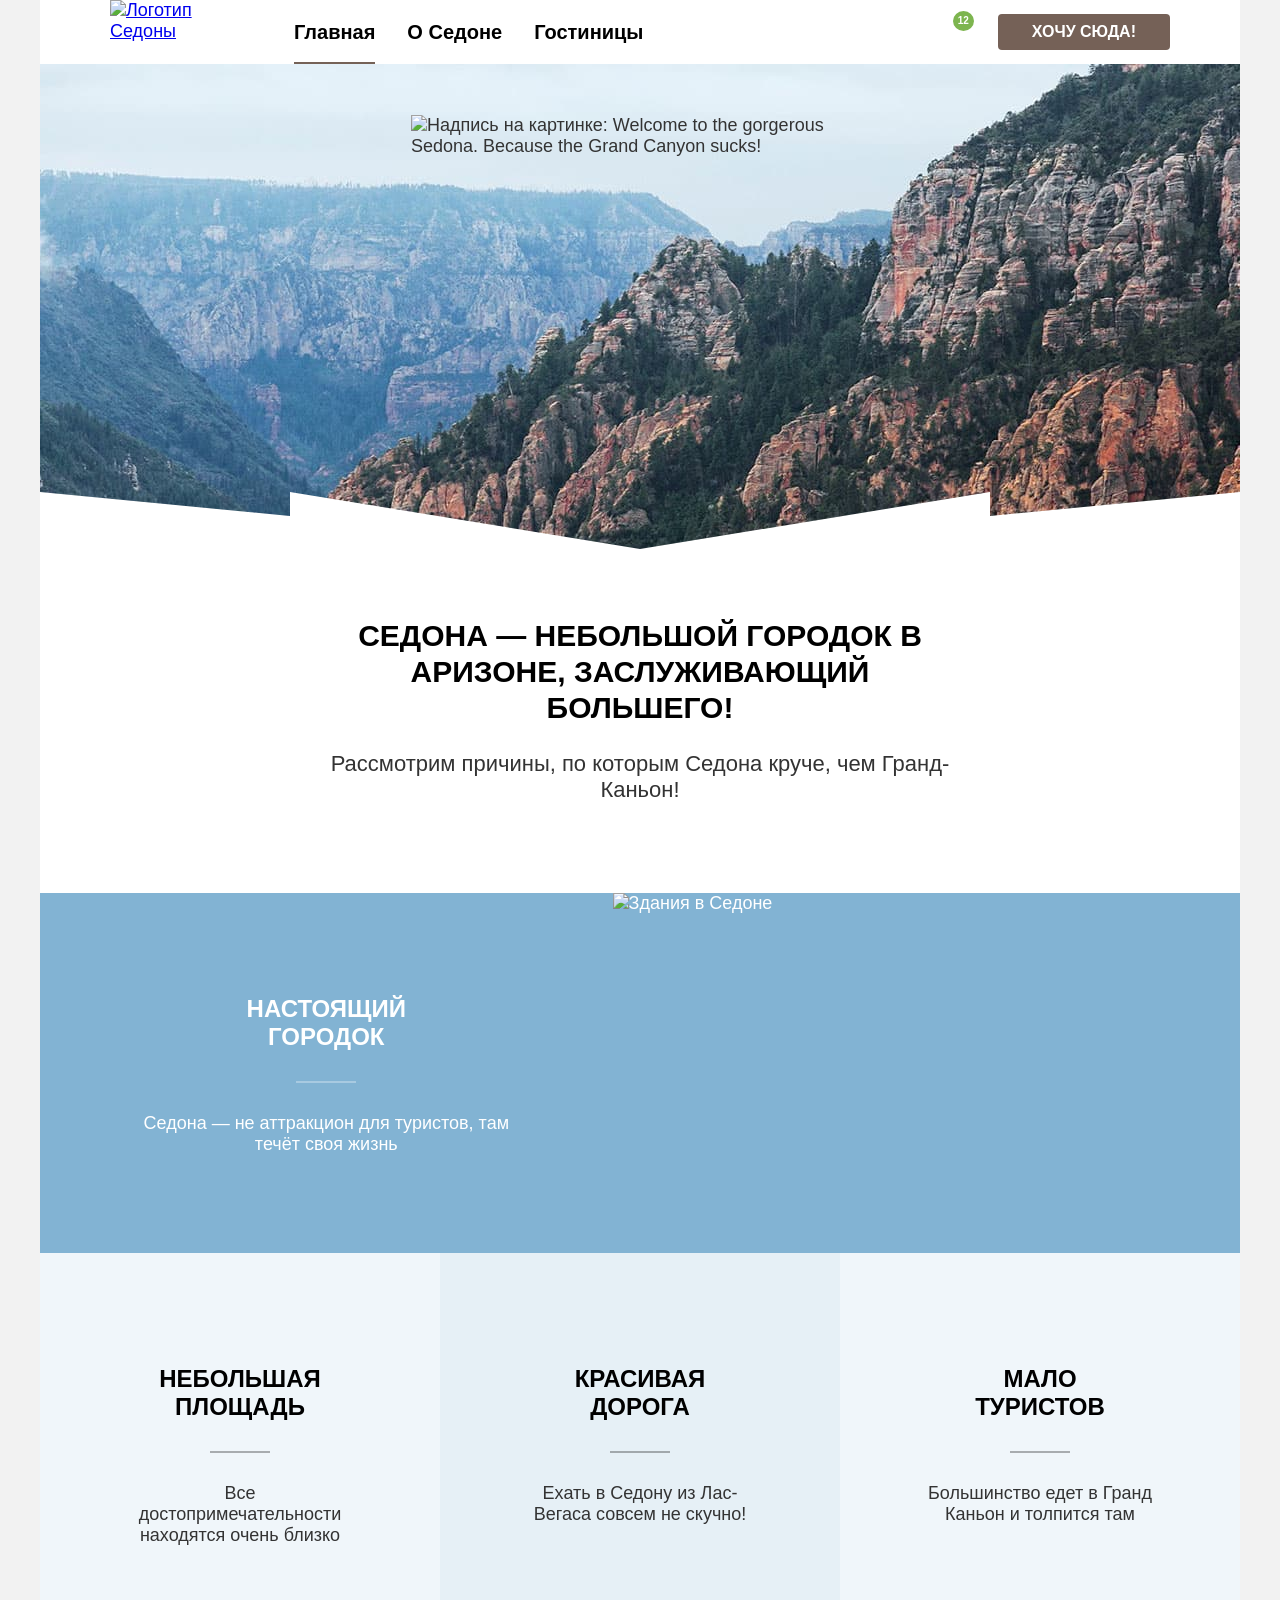
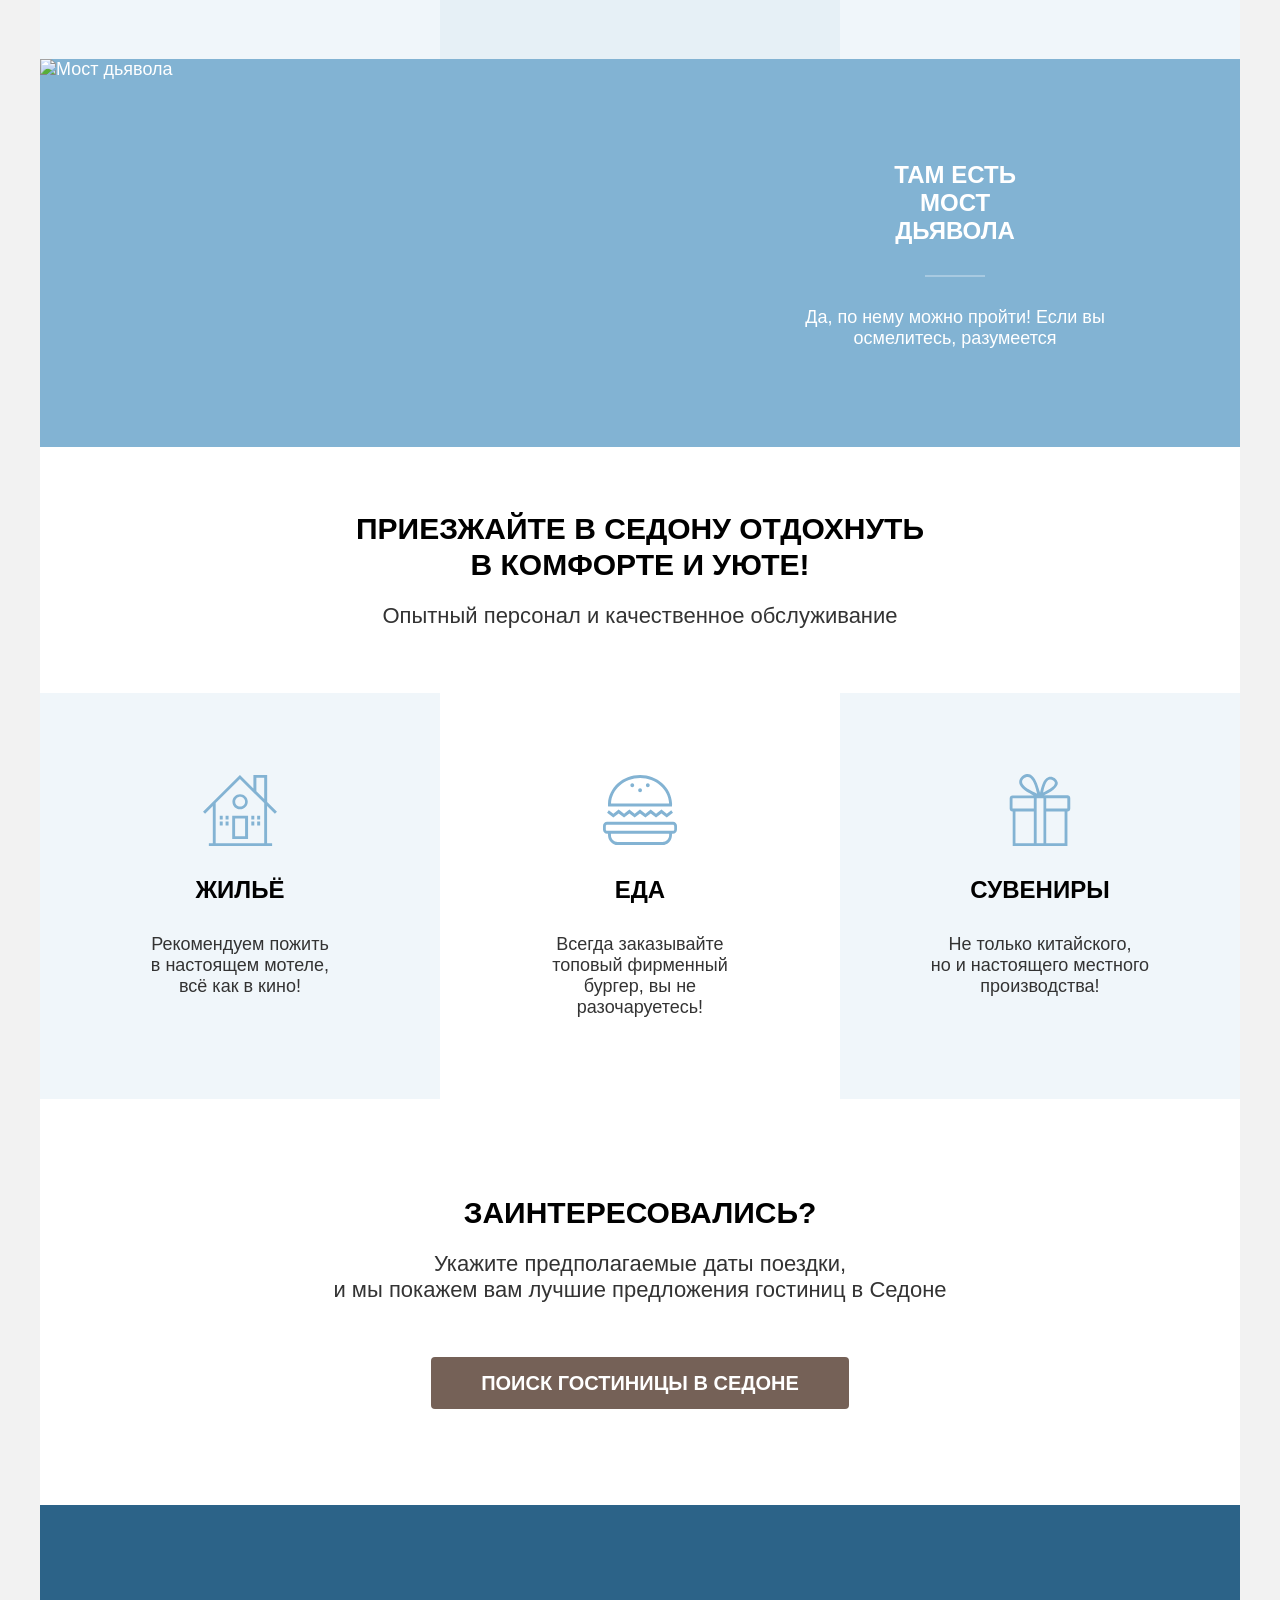
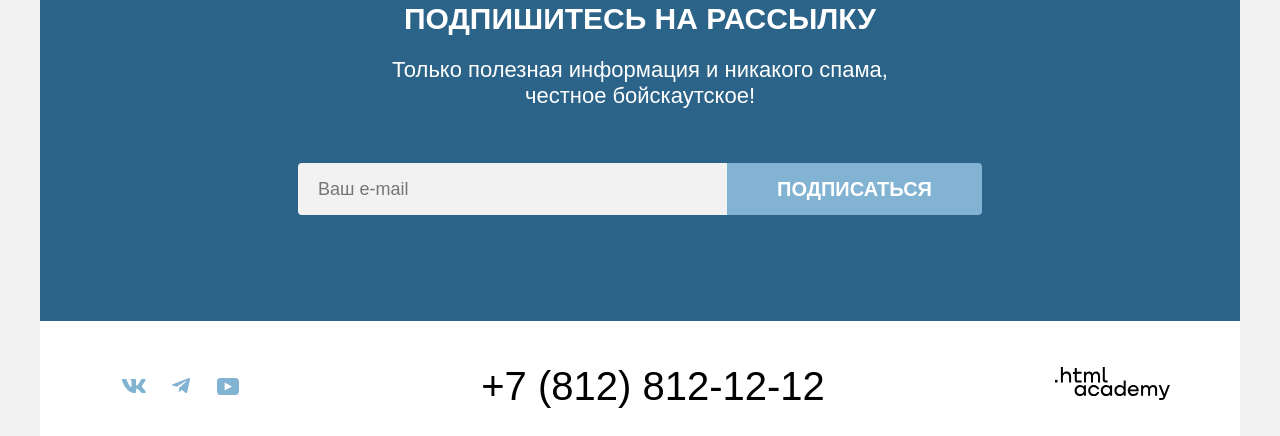
==== commit bfb3e0db: "Добавляет правки по критериям + pixel perfect" ====
--- a/index.html
+++ b/index.html
@@ -4,12 +4,14 @@
   <head>
     <meta charset="utf-8">
     <title>HTML Academy: Седона</title>
+    <link rel="icon" href="favicon.ico">
+    <link rel="icon" type="image/png" href="images/favicon.png">
     <link rel="stylesheet" href="styles/style.css">
   </head>
 
   <body>
     <div class="page-container">
-      <header class="page-header">
+      <header class="page-header" data-test="header">
         <a class="logo header-logo" href="index.html" aria-current="page">
           <img class="logo-img" src="images/logo-sedona.svg" width="140" height="70" alt="Логотип Седоны">
         </a>
@@ -28,33 +30,35 @@
 
           <ul class="navigation-list navigation-user">
             <li class="navigation-item">
-              <button class="navigation-icon search" type="button"><span class="visually-hidden">Поиск</span></button>
-            </li>
-            <li class="navigation-item">
-              <a href="#" class="navigation-icon favourites">
+              <a href="#" class="navigation-link navigation-icon search">
+                <span class="visually-hidden">Поиск</span>
+              </a>
+            </li>
+            <li class="navigation-item">
+              <a href="#" class="navigation-link navigation-icon favourites">
                 <span class="visually-hidden">В избранном </span>
                 <span class="favourites-number">12</span>
                 <span class="visually-hidden"> гостиниц</span>
               </a>
             </li>
             <li class="navigation-item">
-              <button class="button button-basic navigation-button" type="button">Хочу сюда!</button>
+              <a href="#" class="navigation-link button button-basic navigation-button">Хочу сюда!</a>
             </li>
           </ul>
         </nav>
       </header>
 
-      <main class="main main-index">
-        <section class="hero">
+      <main class="main main-index" data-test="main">
+        <section class="hero" data-test="hero">
           <h1 class="visually-hidden">Седона - городок в Аризоне</h1>
           <img class="hero-image" src="images/hero-title.svg" width="458" height="352"
             alt="Надпись на картинке: Welcome to the gorgerous Sedona. Because the Grand Canyon sucks!">
         </section>
 
-        <section class="advantages">
+        <section class="advantages" data-test="advantages">
           <h2 class="visually-hidden">Преимущества</h2>
-          <p class="section-title">Седона — небольшой городок в Аризоне, заслуживающий большего!</p>
-          <p class="section-subtitle">Рассмотрим причины, по которым Седона круче, чем Гранд-Каньон!</p>
+          <p class="section-title section-title-advantages">Седона — небольшой городок в Аризоне, заслуживающий большего!</p>
+          <p class="section-subtitle section-subtitle-advantages">Рассмотрим причины, по которым Седона круче, чем Гранд-Каньон!</p>
           <ul class="advantages-list">
             <li class="advantages-item advantage-with-image">
               <div class="advantages-text">
@@ -92,27 +96,27 @@
           </ul>
         </section>
 
-        <section class="services">
+        <section class="services" data-test="service">
           <h2 class="visually-hidden">Услуги</h2>
-          <p class="section-title">Приезжайте в Седону отдохнуть в комфорте и уюте!</p>
-          <p class="section-subtitle">Опытный персонал и качественное обслуживание</p>
+          <p class="section-title">Приезжайте в Седону отдохнуть <br> в комфорте и уюте!</p>
+          <p class="section-subtitle section-subtitle-services">Опытный персонал и качественное обслуживание</p>
           <ul class="services-list">
             <li class="services-item housing">
               <h3 class="services-title">Жильё</h3>
-              <p class="services-description">Рекомендуем пожить в настоящем мотеле, всё как в кино!</p>
+              <p class="services-description">Рекомендуем пожить <br> в настоящем мотеле, <br> всё как в кино!</p>
             </li>
             <li class="services-item food">
               <h3 class="services-title">Еда</h3>
-              <p class="services-description">Всегда заказывайте топовый фирменный бургер, вы не разочаруетесь!</p>
+              <p class="services-description">Всегда заказывайте <br> топовый фирменный бургер, вы не разочаруетесь!</p>
             </li>
             <li class="services-item souvenirs">
               <h3 class="services-title">Сувениры</h3>
-              <p class="services-description">Не только китайского, но и настоящего местного производства!</p>
-            </li>
-          </ul>
-        </section>
-
-        <section class="hotel-search">
+              <p class="services-description">Не только китайского, <br> но и настоящего местного производства!</p>
+            </li>
+          </ul>
+        </section>
+
+        <section class="hotel-search" data-test="search">
           <h2 class="visually-hidden">Поиск гостиницы</h2>
           <p class="section-title">Заинтересовались?</p>
           <p class="section-subtitle">Укажите предполагаемые даты поездки, <br> и мы покажем вам лучшие предложения
@@ -121,25 +125,26 @@
           <button class="button button-basic hotel-search-button" type="button">Поиск гостиницы в Седоне</button>
         </section>
 
-        <section class="subscribe subscribe-with-background">
+        <section class="subscribe subscribe-with-background" data-test="subscribe">
           <h2 class="section-title">Подпишитесь на рассылку</h2>
-          <p class="section-subtitle">Только полезная информация и никакого спама, честное бойскаутское!</p>
+          <p class="section-subtitle">Только полезная информация и никакого спама, <br> честное бойскаутское!</p>
           <form class="subscribe-form" action="https://echo.htmlacademy.ru/" method="post">
             <span class="visually-hidden">Укажите ваш Email</span>
-            <input class="email-input" type="email" name="email" placeholder="Ваш e-mail">
+            <input class="email-input" type="email" name="email" placeholder="Ваш e-mail" required>
             <button class="button button-second subscribe-button" type="submit">Подписаться</button>
           </form>
         </section>
       </main>
 
-      <footer class="page-footer">
+      <footer class="page-footer" data-test="footer">
         <section class="footer-social">
           <h2 class="visually-hidden">Социальные сети</h2>
           <ul class="social-list">
             <li class="social-item">
               <a class="social-link vk" href="https://vk.com/htmlacademy">
                 <span class="visually-hidden">Вконтакте</span>
-                <svg class="social-icon" aria-hidden="true" focusable="false" width="24" height="14" viewBox="0 0 24 14" xmlns="http://www.w3.org/2000/svg">
+                <svg class="social-icon" aria-hidden="true" focusable="false" width="24" height="14" viewBox="0 0 24 14"
+                  xmlns="http://www.w3.org/2000/svg" role="img" aria-label="Вконтакте">
                   <path fill-rule="evenodd" clip-rule="evenodd"
                     d="M23.45 0.948C23.616 0.402 23.45 0 22.655 0H20.03C19.362 0 19.054 0.347 18.887 0.73C18.887 0.73 17.552 3.926 15.661 6.002C15.049 6.604 14.771 6.795 14.437 6.795C14.27 6.795 14.019 6.604 14.019 6.057V0.948C14.019 0.292 13.835 0 13.279 0H9.151C8.734 0 8.483 0.304 8.483 0.593C8.483 1.214 9.429 1.358 9.526 3.106V6.904C9.526 7.737 9.373 7.888 9.039 7.888C8.149 7.888 5.984 4.677 4.699 1.003C4.45 0.288 4.198 0 3.527 0H0.9C0.15 0 0 0.347 0 0.73C0 1.412 0.89 4.8 4.145 9.281C6.315 12.341 9.37 14 12.153 14C13.822 14 14.028 13.632 14.028 12.997V10.684C14.028 9.947 14.186 9.8 14.715 9.8C15.105 9.8 15.772 9.992 17.33 11.467C19.11 13.216 19.403 14 20.405 14H23.03C23.78 14 24.156 13.632 23.94 12.904C23.702 12.18 22.852 11.129 21.725 9.882C21.113 9.172 20.195 8.407 19.916 8.024C19.527 7.533 19.638 7.314 19.916 6.877C19.916 6.877 23.116 2.451 23.449 0.948H23.45Z"
                     fill="#83B3D3" />
@@ -149,7 +154,8 @@
             <li class="social-item">
               <a class="social-link telegram" href="https://t.me/htmlacademy ">
                 <span class="visually-hidden">Телеграмм</span>
-                <svg class="social-icon"aria-hidden="true" focusable="false" width="18" height="16" viewBox="0 0 18 16" xmlns="http://www.w3.org/2000/svg">
+                <svg class="social-icon" aria-hidden="true" focusable="false" width="18" height="16" viewBox="0 0 18 16"
+                  xmlns="http://www.w3.org/2000/svg" role="img" aria-label="Телеграмм">
                   <path
                     d="M16.785 0.0992597L0.840489 6.24776C-0.247661 6.68481 -0.241365 7.29184 0.640845 7.56253L4.73445 8.83953L14.2058 2.8637C14.6537 2.59121 15.0629 2.7378 14.7265 3.03636L7.05283 9.96185H7.05103L7.05283 9.96275L6.77045 14.1823C7.18413 14.1823 7.36669 13.9925 7.59871 13.7686L9.58705 11.8351L13.7229 14.89C14.4855 15.31 15.0332 15.0941 15.2229 14.1841L17.9379 1.38885C18.2158 0.274623 17.5126 -0.229883 16.785 0.0992597Z"
                     fill="#83B3D3" />
@@ -159,7 +165,8 @@
             <li class="social-item">
               <a class="social-link youtube" href="https://www.youtube.com/user/htmlacademyru">
                 <span class="visually-hidden">Youtube</span>
-                <svg class="social-icon" aria-hidden="true" focusable="false" width="22" height="17" viewBox="0 0 22 17" xmlns="http://www.w3.org/2000/svg">
+                <svg class="social-icon" aria-hidden="true" focusable="false" width="22" height="17" viewBox="0 0 22 17"
+                  xmlns="http://www.w3.org/2000/svg" role="img" aria-label="Youtube">
                   <path
                     d="M18.607 0H3.17413C1.31343 0 0 1.59375 0 3.4V13.4937C0 15.4062 1.31343 17 3.17413 17H18.8259C20.4677 17 22 15.4062 22 13.6V3.4C21.7811 1.59375 20.4677 0 18.607 0ZM7.66169 12.5375V4.4625L14.995 8.5L7.66169 12.5375Z"
                     fill="#83B3D3" />
@@ -177,7 +184,8 @@
         <section class="footer-logo">
           <h2 class="visually-hidden">Логотип</h2>
           <a class="html-academy-logo" href="https://htmlacademy.ru/">
-            <svg role="img" aria-label="логотип разработчика HTML Academy" width="115" height="33" viewBox="0 0 115 33" fill="none" xmlns="http://www.w3.org/2000/svg">
+            <svg role="img" aria-label="логотип разработчика HTML Academy" width="115" height="33" viewBox="0 0 115 33"
+              fill="none" xmlns="http://www.w3.org/2000/svg">
               <path d="M0 12.9V15.5H2.5V12.9H0Z" fill="black" />
               <path
                 d="M11.6 4.5C10 4.5 8.8 5.2 8 6.2H7.9V0H5.9V15.5H7.9V10.2C7.9 8.1 9.2 6.6 11.2 6.6C13 6.6 14.1 8 14.1 9.8V15.5H16.1V9.4C16.2 6.4 14.3 4.5 11.6 4.5Z"
@@ -215,6 +223,65 @@
           </a>
         </section>
       </footer>
+
+      <div class="modal-overlay modal-overlay-close">
+        <div class="modal modal-hotel-search">
+          <button class="modal-close-button" type="button">
+            <span class="visually-hidden">Закрыть</span>
+          </button>
+          <section class="modal-content">
+            <h2 class="modal-title">Поиск гостиницы в Седоне</h2>
+            <form class="search-form" action="https://echo.htmlacademy.ru/" method="get">
+              <div class="field-group">
+                <label class="field-label" for="check-in">Дата Заезда:</label>
+                <div class="input-wrapper">
+                  <input class="field date" type="text" name="check-in" id="check-in" placeholder="Укажите дату"
+                    value="27 апреля 2020" required>
+                  <p class="message error-text">Мы не можем отправить вас в прошлое.</p>
+                </div>
+              </div>
+
+              <div class="field-group">
+                <label class="field-label" for="check-out">Дата Выезда:</label>
+                <div class="input-wrapper">
+                  <input class="field date" type="text" name="check-out" id="check-out" placeholder="Укажите дату"
+                    value="1 сентября 2023" required>
+                  <p class="message info-text">На эти даты есть свободные номера. Пока есть.</p>
+                </div>
+              </div>
+
+              <div class="field-group guest-counters">
+                <div class="guest-counter">
+                  <label class="field-label" for="adults">Взрослые:</label>
+                  <div class="counter-controls">
+                    <button type="button" class="minus"></button>
+                    <input class="field" name="adults" id="adults" type="number" placeholder="1" value="2" required>
+                    <button type="button" class="plus"></button>
+                  </div>
+                </div>
+                <div class="guest-counter">
+                  <div class="with-tooltip">
+                    <label class="field-label" for="children">Дети:</label>
+                    <div class="tooltip-container">
+                      <span class="tooltip-icon" tabindex="0"></span>
+                      <p class="tooltip-text">
+                        Укажите количество детей, которые будут с вами, возраст которых от 6 до 18 лет. Дети до 6 лет
+                        размещаются бесплатно.
+                      </p>
+                    </div>
+                  </div>
+                  <div class="counter-controls">
+                    <button type="button" class="minus"></button>
+                    <input class="field" name="children" id="children" type="number" placeholder="0" value="2">
+                    <button type="button" class="plus"></button>
+                  </div>
+                </div>
+              </div>
+              <button type="submit" class="button button-second">Найти</button>
+            </form>
+          </section>
+        </div>
+      </div>
     </div>
   </body>
 
--- a/styles/style.css
+++ b/styles/style.css
@@ -1,3 +1,10 @@
+/*
+* Prefixed by https://autoprefixer.github.io
+* PostCSS: v8.4.14,
+* Autoprefixer: v10.4.7
+* Browsers: >2% and last 1 version
+*/
+
 @font-face {
   font-family: "PT Sans";
   src: url("../fonts/ptsans-400.woff2") format("woff2");
@@ -21,7 +28,7 @@
 }
 
 img {
-  max-width: 100%;
+ max-width: 100%;
   height: auto;
   object-fit: contain;
 }
@@ -51,13 +58,14 @@
 
 .visually-hidden {
   position: absolute;
-  width: 0;
-  height: 0;
+  width: 1px;
+  height: 1px;
   margin: -1px;
   border: 0;
   padding: 0;
   white-space: nowrap;
-  clip-path: inset(100%);
+  -webkit-clip-path: inset(100%);
+          clip-path: inset(100%);
   clip: rect(0 0 0 0);
   overflow: hidden;
 }
@@ -85,6 +93,7 @@
   line-height: 28px;
   text-transform: uppercase;
   color: #000000;
+  margin: 0 auto 30px;
 }
 
 .page-header {
@@ -96,6 +105,7 @@
   margin-right: 28px;
   margin-bottom: -6px;
   z-index: 1;
+  min-width: 140px;
 }
 
 .logo-img {
@@ -161,36 +171,35 @@
 
 .navigation-icon:focus-visible {
   outline: 2px solid #000000;
-    outline-offset: -2px;
-
+  outline-offset: -2px;
 }
 
 .navigation-icon.search {
-  background-image: url(../images/icons/search-icon.svg);
+  background-image: url("../images/icons/search-icon.svg");
 }
 
 .navigation-icon.favourites {
-  background-image: url(../images/icons/favourites-icon.svg);
+  background-image: url("../images/icons/favourites-icon.svg");
   position: relative;
   text-decoration: none;
 }
 
 .navigation-link:hover,
 .navigation-icon:hover {
-  background-color: #F2F2F2;
+  background-color: #f2f2f2;
   transition: background-color 0.5s ease;
 }
 
 .navigation-user .favourites-number {
   font-size: 10px;
   line-height: 10px;
-  background-color: #7DB54F;
+  background-color: #7db54f;
   color: #ffffff;
   border-radius: 50%;
   padding: 5px;
   position: absolute;
-  right: 4px;
-  top: 10px;
+  left: 19px;
+  top: 11px;
 }
 
 .navigation-user .navigation-button {
@@ -199,12 +208,14 @@
   padding: 8px 34px;
   font-size: 16px;
   line-height: 20px;
+  text-decoration: none;
 }
 
 .button {
   border: none;
   cursor: pointer;
   padding: 8px 50px;
+  max-width: 700px;
   font-family: inherit;
   font-size: 20px;
   line-height: 36px;
@@ -226,42 +237,52 @@
 }
 
 .button-second {
-  background-color: #82B3D3;
+  background-color: #82b3d3;
 }
 
 .button-second:hover,
 .button-second:focus-visible {
-  background-color: #68A2CA;
+  background-color: #68a2ca;
 }
 
 .button-selected {
-  background-color: #7DB54F;
+  background-color: #7db54f;
 }
 
 .button-selected:hover,
 .button-selected:focus-visible {
-  background-color: #6C9E42;
+  background-color: #6c9e42;
 }
 
 .button-transparent:hover {
   opacity: 60%;
 }
 
-/* .button-transparent:focus-visible {
-  outline: 3px solid #83B3D3;
-} */
-
 .button:active {
   color: rgba(255, 255, 255, 0.3)
 }
 
 .button:disabled {
-  background-color: #E5E5E5;
+  background-color: #e5e5e5;
 }
 
 .hero {
-  background: #2c6388 url(../images/hero-background.jpg) no-repeat center / cover;
+  background: #2c6388 url("../images/hero-background.jpg") no-repeat center / cover;
   padding: 51px 20px 82px;
+  min-height: 485px;
+  position: relative;
+}
+
+.hero::after {
+  content: "";
+  position: absolute;
+  bottom: 0;
+  left: 0;
+  right: 0;
+  height: 57px;
+  background-image: url("../images/hero-divider.svg");
+  background-repeat: no-repeat;
+  background-size: 100% 100%;
 }
 
 .hero-image {
@@ -276,16 +297,24 @@
   line-height: 36px;
   font-weight: 700;
   max-width: 620px;
+  margin: 0 auto 20px;
+  text-align: center;
+}
+
+.section-title-advantages {
   margin: 0 auto 25px;
-  text-align: center;
 }
 
 .section-subtitle {
   font-size: 22px;
   line-height: 26px;
   text-align: center;
-  margin: 0 auto 69px;
-  max-width: 600px;
+  max-width: 655px;
+  margin: 0 auto 64px;
+}
+
+.section-subtitle-advantages {
+  margin: 0 auto 90px;
 }
 
 .section-subtitle:has(+ button),
@@ -312,7 +341,8 @@
 }
 
 .advantages-text {
-  padding: 112px 85px;
+  padding: 112px 85px 95px;
+  min-width: 33.33%;
   text-align: center;
 }
 
@@ -345,7 +375,7 @@
 }
 
 .advantages-item.advantage-with-image {
-  background-color: #82B3D3;
+  background-color: #82b3d3;
   color: #ffffff;
   width: 100%;
   display: flex;
@@ -356,7 +386,7 @@
 }
 
 .advantages-item.advantage-with-image .advantages-text {
-  padding: 102px 85px;
+  padding: 102px 85px 80px;
 }
 
 .advantages-item.advantage-with-image:last-child {
@@ -378,6 +408,7 @@
   list-style: none;
   text-align: center;
   padding: 81px 85px;
+  min-width: 33.33%;
   max-width: 400px;
 }
 
@@ -397,26 +428,34 @@
 }
 
 .services-item.housing::before {
-  background-image: url(../images/icons/services-house.svg);
+  background-image: url("../images/icons/services-house.svg");
 }
 
 .services-item.food::before {
-  background-image: url(../images/icons/services-food.svg);
+  background-image: url("../images/icons/services-food.svg");
 }
 
 .services-item.souvenirs::before {
-  background-image: url(../images/icons/services-souvenir.svg);
-}
-
-.hotel-search,
-.subscribe {
+  background-image: url("../images/icons/services-souvenir.svg");
+}
+
+.services-description {
+  margin: 0;
+}
+
+.hotel-search {
   padding: 96px 30px;
   text-align: center;
 }
 
+.subscribe {
+  padding: 96px 30px 106px;
+  text-align: center;
+}
+
 .subscribe-with-background {
-  background: #2c6388 url(../images/subscribe-background.jpg) no-repeat center / cover;
-  color: #ffffff
+  background: #2c6388 url("../images/subscribe-background.jpg") no-repeat center / cover;
+  color: #ffffff;
 }
 
 .subscribe-with-background .section-title {
@@ -436,26 +475,23 @@
   color: rgba(0, 0, 0, 0.6);
   font-family: inherit;
   padding: 12px 20px;
-  background-color: #F2F2F2;
+  background-color: #f2f2f2;
   flex-grow: 1;
   border: none;
-  outline: none;
   border-radius: 4px 0 0 4px;
 }
 
-.email-input:focus-visible {
-  outline: 2px solid #000000;
-  outline-offset: -2px;
-}
-
 .subscribe-button {
-  border-radius: 0 4px 4px 0;;
+  border-radius: 0 4px 4px 0;
 }
 
 .page-footer {
-  padding: 40px 70px 30px;
-  display: flex;
+  padding: 45px 70px 30px;
+  display: flex;
+  flex-wrap: wrap;
   justify-content: space-between;
+  align-items: center;
+  gap: 20px;
 }
 
 .social-list {
@@ -463,7 +499,6 @@
   padding: 0;
   display: flex;
   flex-wrap: wrap;
-  margin-right: 20px;
   max-width: 300px;
 }
 
@@ -489,6 +524,10 @@
   margin: auto;
 }
 
+.social-icon path {
+  transition: fill 0.5s;
+}
+
 .social-link:hover .social-icon path,
 .social-link:focus-visible .social-icon path {
   fill: #68A2CA;
@@ -496,6 +535,12 @@
 
 .social-link:active .social-icon path {
   opacity: 0.3;
+}
+
+.footer-contacts {
+  display: flex;
+  flex-direction: column;
+  gap: 10px;
 }
 
 
@@ -504,6 +549,7 @@
   line-height: 40px;
   color: #000000;
   text-decoration: none;
+  transition: color 0.5s;
 }
 
 .footer-phone:hover,
@@ -515,6 +561,14 @@
   opacity: 0.3;
 }
 
+.html-academy-logo {
+  display: block;
+}
+
+.html-academy-logo path {
+  transition: fill 0.5s;
+}
+
 .html-academy-logo:hover path,
 .html-academy-logo:focus-visible path {
   fill: #756157;
@@ -525,9 +579,9 @@
 }
 
 .inner-header {
-  padding: 35px 70px 70px;
+  padding: 35px 70px 60px;
   color: #ffffff;
-  background: #2c6388 url(../images/filters-background.jpg) no-repeat center / cover;
+  background: #2c6388 url("../images/filters-background.jpg") no-repeat center / cover;
 }
 
 .breadcrumbs {
@@ -537,20 +591,20 @@
   display: flex;
 }
 
-.breadcrumbs-item:not(:last-child) {
-  margin-right: 28px;
+.breadcrumbs-item:not(:first-child) {
+  margin-left: 28px;
   position: relative;
 }
 
-.breadcrumbs-item:not(:last-child)::after {
+.breadcrumbs-item:not(:first-child)::before {
   content: "";
   position: absolute;
   top: 50%;
-  right: -20px;
+  left: -17px;
   transform: translateY(-50%);
   width: 7px;
   height: 10px;
-  background-image: url(../images/icons/arrow-right.svg);
+  background-image: url("../images/icons/arrow-right.svg");
   background-repeat: no-repeat;
   background-position: center;
   background-size: contain;
@@ -559,6 +613,7 @@
 .breadcrumbs-link {
   color: inherit;
   font-size: 16px;
+  transition: opacity 0.5s;
 }
 
 .breadcrumbs-item:first-child .breadcrumbs-link {
@@ -571,9 +626,18 @@
   background-size: 13px 21px;
 }
 
+.breadcrumbs-item:not(:last-child) .breadcrumbs-link:hover {
+  opacity: 0.6;
+}
+
+.breadcrumbs-item:not(:last-child) .breadcrumbs-link:active {
+  opacity: 0.3;
+}
+
 .filters-form {
   display: flex;
   justify-content: space-between;
+  gap: 70px;
 }
 
 .filters-form-group {
@@ -599,13 +663,13 @@
 }
 
 .filters-form-list {
-  margin: 0;
+  margin: 0 0 14px 0;
   padding: 0;
 }
 
 .filters-form-item {
   list-style: none;
-  margin-bottom: 16px;
+  margin-bottom: 18px;
 }
 
 .filters-form-item:last-child {
@@ -633,12 +697,16 @@
   opacity: 0.6;
 }
 
-.control:active .control-mark,
-.control:active .control-label {
+.control:active {
   opacity: 0.3;
 }
 
-.control-input:focus-visible + .control-mark{
+.control:has(.control-input:disabled) {
+  cursor: default;
+  opacity: 0.3;
+}
+
+.control-input:focus-visible + .control-mark {
   outline: 2px solid #000000;
 
 }
@@ -650,7 +718,7 @@
   left: 4px;
   width: 13px;
   height: 10px;
-  background-image: url(../images/icons/check-mark.svg);
+  background-image: url("../images/icons/check-mark.svg");
 }
 
 .control-input[type="radio"] + .control-mark {
@@ -709,7 +777,7 @@
   line-height: 24px;
   position: absolute;
   top: 12px;
-  right: 12px;
+  right: 18px;
 }
 
 .range-scale {
@@ -752,6 +820,8 @@
 
 .filters-form-group-buttons {
   padding-top: 56px;
+  display: flex;
+  flex-direction: column;
 }
 
 .filters-submit-button {
@@ -764,6 +834,21 @@
   background-color: transparent;
   font-size: 16px;
   line-height: 20px;
+}
+
+.catalog {
+  padding: 50px 70px 60px;
+}
+
+.catalog-header {
+  display: flex;
+  flex-wrap: wrap;
+  align-items: center;
+  gap: 70px;
+}
+
+.catalog-header h2 {
+  margin: 7px auto 7px 0;
 }
 
 .select-control {
@@ -771,33 +856,28 @@
   line-height: 21px;
   color: #333333;
   font-family: inherit;
-}
-
-.catalog {
-  padding: 50px 70px 60px;
-}
-
-.catalog-header {
-  display: flex;
-  align-items: center
-}
-
-.catalog-header h2 {
-  margin: 7px auto 7px 0;
-}
-
-.catalog-header .select-control {
-  margin-right: 70px;
   padding: 12px 83px 12px 20px;
-  border: 2px solid #E5E5E5;
+  border: 2px solid #e5e5e5;
   border-radius: 4px;
-  appearance: none;
+  -webkit-appearance: none;
+          appearance: none;
   position: relative;
-  background-image: url(../images/icons/arrow-down.svg);
+  background-image: url("../images/icons/arrow-down.svg");
   background-repeat: no-repeat;
   background-size: 12px 7px;
-  background-position: right 21px center;
+  background-position: right 18px center;
   cursor: pointer;
+  transition: border-color 0.5s;
+  min-width: 292px;
+}
+
+.select-control:hover {
+  border-color: #68a2ca;
+}
+
+.select-control:disabled {
+  border-color: rgba(0, 0, 0, 0.3);
+  color: rgba(0, 0, 0, 0.3);
 }
 
 .catalog-view-list {
@@ -818,20 +898,21 @@
   background-repeat: no-repeat;
   background-size: 16px 14px;
   background-position: center;
-  border: 2px solid #E5E5E5;
+  border: 2px solid #e5e5e5;
   border-radius: 4px;
+  transition: border-color 0.5s;
 }
 
 .view-button.tile {
-  background-image: url(../images/icons/view-tile.svg);
+  background-image: url("../images/icons/view-tile.svg");
 }
 
 .view-button.desktop {
-  background-image: url(../images/icons/view-desktop.svg);
+  background-image: url("../images/icons/view-desktop.svg");
 }
 
 .view-button.list {
-  background-image: url(../images/icons/view-list.svg);
+  background-image: url("../images/icons/view-list.svg");
 }
 
 .view-button.active,
@@ -842,7 +923,7 @@
 
 .hotels-list {
   margin: 0;
-  padding: 40px 0;
+  padding: 38px 0 40px;
   display: grid;
   grid-template-columns: repeat(3, 1fr);
   gap: 20px;
@@ -852,7 +933,7 @@
   list-style: none;
   max-width: 340px;
   padding: 20px;
-  border: 1px solid #E6E6E6;
+  border: 1px solid #e6e6e6;
   border-radius: 4px;
   display: grid;
   grid-template-columns: repeat(2, 1fr);
@@ -893,7 +974,7 @@
 
 .hotel-card-stars {
   height: 17px;
-  background-image: url(../images/icons/star.svg);
+  background-image: url("../images/icons/star.svg");
   background-repeat: space repeat;
   background-size: contain;
   align-self: center;
@@ -904,19 +985,19 @@
 }
 
 .hotel-card-stars.two-stars {
-  width: 40px;
+  width: 42px;
 }
 
 .hotel-card-stars.three-stars {
-  width: 60px;
+  width: 65px;
 }
 
 .hotel-card-stars.four-stars {
-  width: 80px;
+  width: 87px;
 }
 
 .hotel-card-stars.five-stars {
-  width: 100px;
+  width: 105px;
 }
 
 .hotel-card-price {
@@ -928,7 +1009,7 @@
   line-height: 20px;
   text-transform: uppercase;
   text-align: center;
-  background-color: #F2F2F2;
+  background-color: #f2f2f2;
   display: inline-block;
   padding: 8px 15px;
   width: 140px;
@@ -937,17 +1018,19 @@
 
 .pagination {
   margin: 0;
-  padding: 0;
+  padding: 40px 0 0 0;
   display: flex;
   list-style-type: none;
   gap: 8px;
+  flex-wrap: wrap;
+  border-top: 1px solid #e6e6e6;
 }
 
 .pagination-link {
   display: block;
   min-width: 60px;
   height: 60px;
-  background-color: #82B3D3;
+  background-color: #82b3d3;
   color: #ffffff;
   font-size: 20px;
   line-height: 36px;
@@ -961,7 +1044,7 @@
 
 .pagination-link:hover,
 .pagination-link:focus-visible {
-  background-color: #68A2CA;
+  background-color: #68a2ca;
 }
 
 .pagination-link:active {
@@ -969,7 +1052,7 @@
 }
 
 .pagination-link.current {
-  background-color: #F2F2F2;
+  background-color: #f2f2f2;
   color: #000000;
 }
 
@@ -977,3 +1060,276 @@
   background-color: transparent;
   color: #000000;
 }
+
+.modal-overlay {
+  position: fixed;
+  top: 0;
+  left: 0;
+  display: flex;
+  width: 100%;
+  height: 100%;
+  background-color: rgba(255, 255, 255, 0.8);
+  z-index: 2
+}
+
+.modal-overlay-close {
+  display: none;
+}
+
+.modal {
+  position: relative;
+  margin: auto;
+  padding: 64px 70px;
+  background-color: #ffffff;
+  border-radius: 30px;
+  box-shadow: 0 4px 4px rgba(0, 0, 0, 0.25);
+}
+
+.modal-hotel-search {
+  width: 717px;
+}
+
+.modal-title {
+  text-transform: uppercase;
+  font-size: 30px;
+  line-height: 36px;
+  margin: 0 0 64px 0;
+}
+
+.modal-close-button {
+  position: absolute;
+  padding: 0;
+  top: 64px;
+  right: 52px;
+  width: 52px;
+  height: 52px;
+  border-radius: 50%;
+  background-color: #f2f2f2;
+  border: none;
+  cursor: pointer;
+  transition: background-color 0.5s;
+}
+
+.modal-close-button::before,
+.modal-close-button::after {
+  content: "";
+  position: absolute;
+  top: 50%;
+  left: 50%;
+  width: 16px;
+  height: 2px;
+  background-color: #000000;
+}
+
+.modal-close-button::before {
+  transform: translate(-50%, -50%) rotate(45deg);
+}
+
+.modal-close-button::after {
+  transform: translate(-50%, -50%) rotate(-45deg);
+}
+
+.modal-close-button:hover {
+  background-color: #e6e6e6;
+}
+
+.modal-close-button:focus-visible {
+  outline: 2px solid #000000;
+}
+
+.modal-close-button:active::before,
+.modal-close-button:active::after {
+  background-color: #a1a1a1;
+}
+
+.modal .field-group {
+  display: flex;
+  margin-bottom: 48px;
+  align-items: center;
+  justify-content: space-between;
+}
+
+.modal .input-wrapper {
+  position: relative;
+  flex-grow: 1;
+}
+
+.modal .field-label {
+  width: 137px;
+  font-size: 20px;
+  line-height: 24px;
+  font-weight: bold;
+  color: #000000;
+}
+
+.modal .field {
+  width: 100%;
+  font-size: 18px;
+  line-height: 24px;
+  font-weight: bold;
+  color: #000000;
+  font-family: "PT Sans", Arial, sans-serif;
+  padding: 12px 40px 12px 20px;
+  background-color: #f2f2f2;
+  border-radius: 4px;
+  border: none;
+}
+
+.modal .field:not([type="number"]):hover {
+  background-color: #e6e6e6;
+}
+
+.field.date {
+  background-image: url("../images/icons/calendar.svg");
+  background-repeat: no-repeat;
+  background-position: center right 19px;
+}
+
+.modal .message {
+  margin: 0;
+  position: absolute;
+  top: 52px;
+  left: 20px;
+  font-size: 16px;
+}
+
+.message.error-text {
+  color: #ff5757;
+}
+
+.guest-counter {
+  display: flex;
+  align-items: center;
+}
+
+.counter-controls {
+  display: flex;
+  width: 110px;
+  height: 48px;
+}
+
+.counter-controls .field {
+  -moz-appearance: textfield;
+  padding: 0;
+  text-align: center;
+  width: 31px;
+  border-radius: 0;
+}
+
+.counter-controls .field::-webkit-outer-spin-button,
+.counter-controls .field::-webkit-inner-spin-button {
+  -webkit-appearance: none;
+  margin: 0;
+}
+
+.counter-controls button {
+  border: none;
+  padding: 0;
+  width: 40px;
+  background-repeat: no-repeat;
+  background-position: center;
+  cursor: pointer;
+  position: relative;
+}
+
+.counter-controls button::before,
+.counter-controls button::after {
+  content: "";
+  position: absolute;
+  top: 50%;
+  left: 50%;
+  width: 12px;
+  height: 2px;
+  background-color: #cccccc;
+  transform: translate(-50%, -50%);
+  transition: background-color 0.5s;
+}
+
+.counter-controls .plus::after {
+  transform: translate(-50%, -50%) rotate(90deg);
+}
+
+.counter-controls button:hover::before,
+.counter-controls button:hover::after {
+  background-color: #000000;
+}
+
+.counter-controls button:active::before,
+.counter-controls button:active::after {
+  background-color: #cccccc;
+}
+
+.counter-controls .minus {
+  border-radius: 4px 0 0 4px;
+}
+
+.counter-controls .plus {
+  border-radius: 0 4px 4px 0;
+}
+
+.with-tooltip {
+  display: flex;
+  align-items: center;
+  position: relative;
+  min-width: 131px;
+}
+
+.with-tooltip .field-label {
+  width: auto;
+}
+
+.tooltip-container {
+  position: relative;
+  padding: 0 10px;
+  display: flex;
+  align-items: center;
+}
+
+.tooltip-icon {
+  content: "";
+  display: inline-block;
+  width: 26px;
+  height: 26px;
+  background: #83B3D3 url("../images/icons/info.svg") no-repeat center;
+  border-radius: 50%;
+  cursor: pointer;
+
+}
+
+.tooltip-text {
+  display: none;
+  width: 256px;
+  background-color: #333333;
+  color: #ffffff;
+  padding: 21px 18px 23px 22px;
+  border-radius: 10px;
+  font-size: 16px;
+  line-height: 20px;
+  position: absolute;
+  margin: 0;
+  left: 50%;
+  transform: translate(-50%);
+  top: 40px;
+  transition: height 0.5s;
+}
+
+.tooltip-text::after {
+  content: "";
+  position: absolute;
+  bottom: 100%;
+  left: 50%;
+  transform: translateX(-50%);
+  border-width: 10px;
+  border-style: solid;
+  border-color: transparent transparent #333333 transparent;
+}
+
+.tooltip-icon:focus + .tooltip-text {
+  display: block;
+}
+
+.modal .button {
+  width: 100%;
+  border-radius: 10px;
+  padding: 12px 50px;
+}
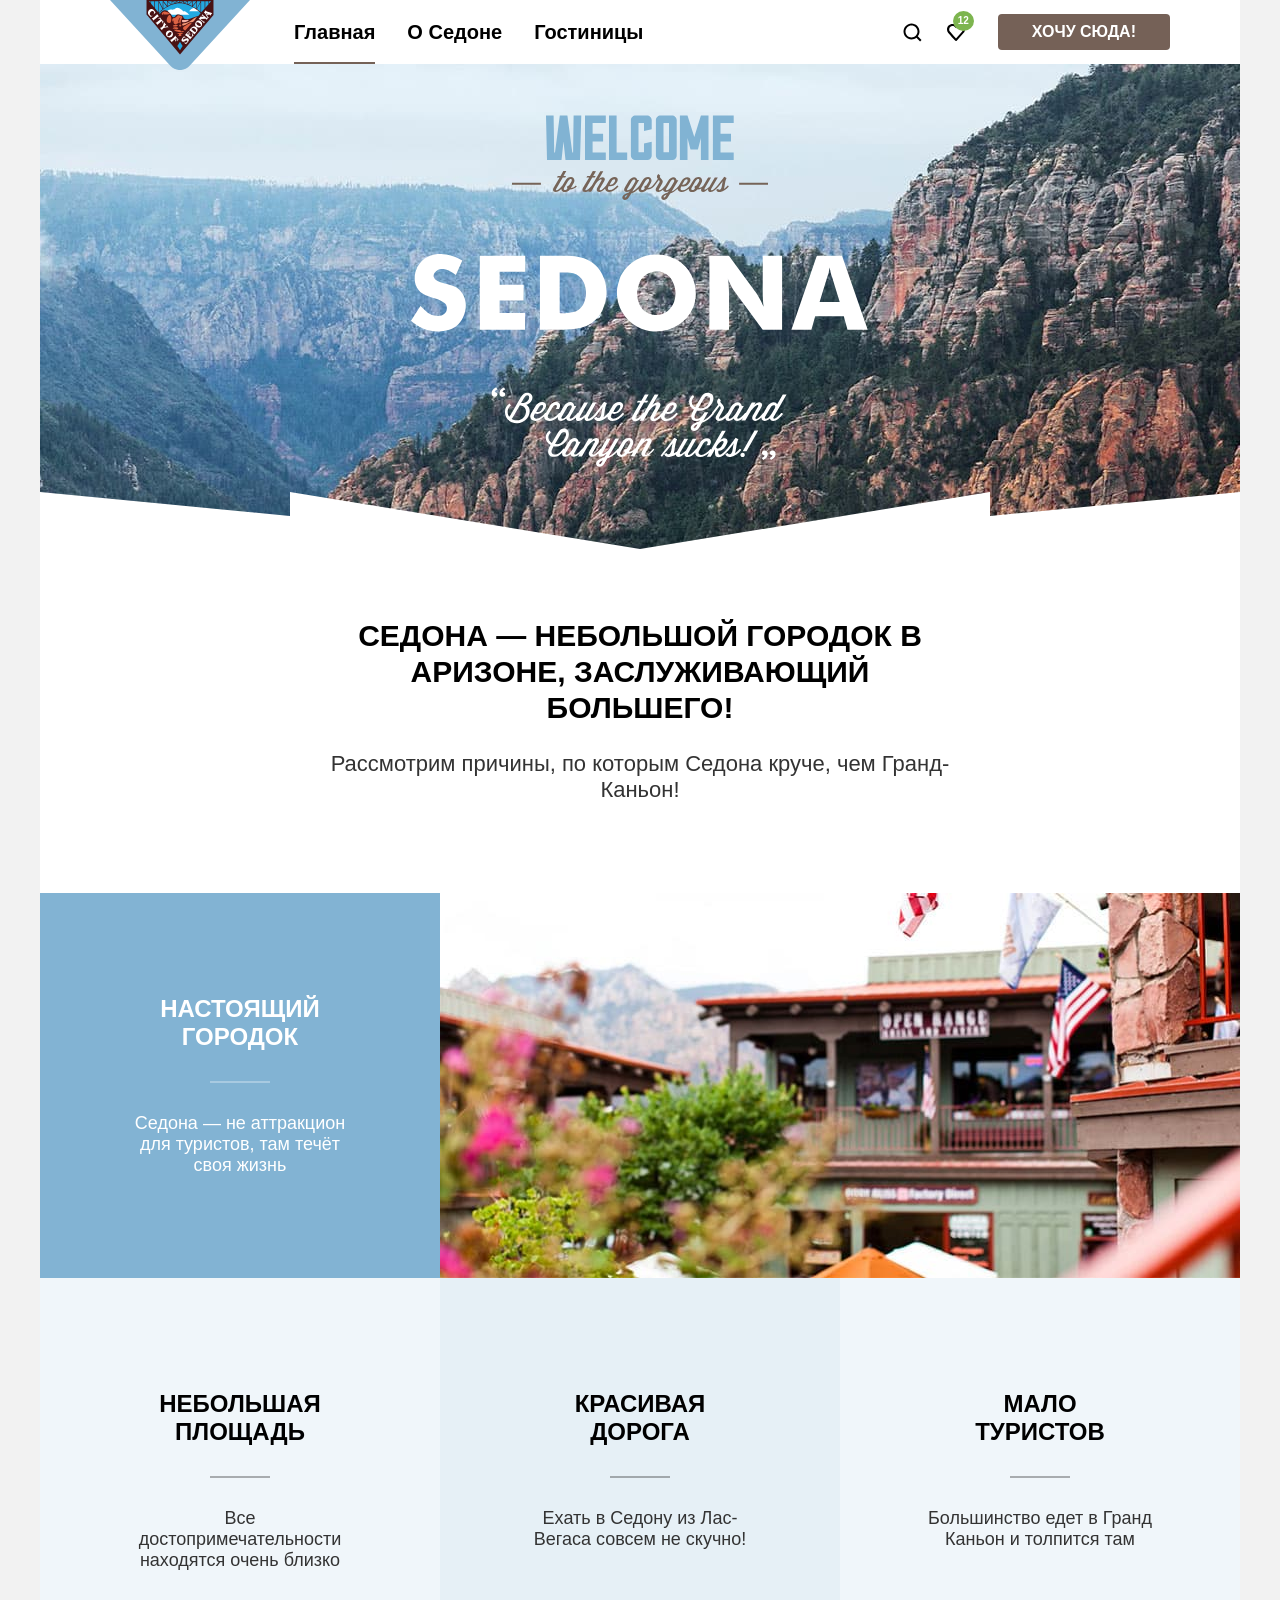
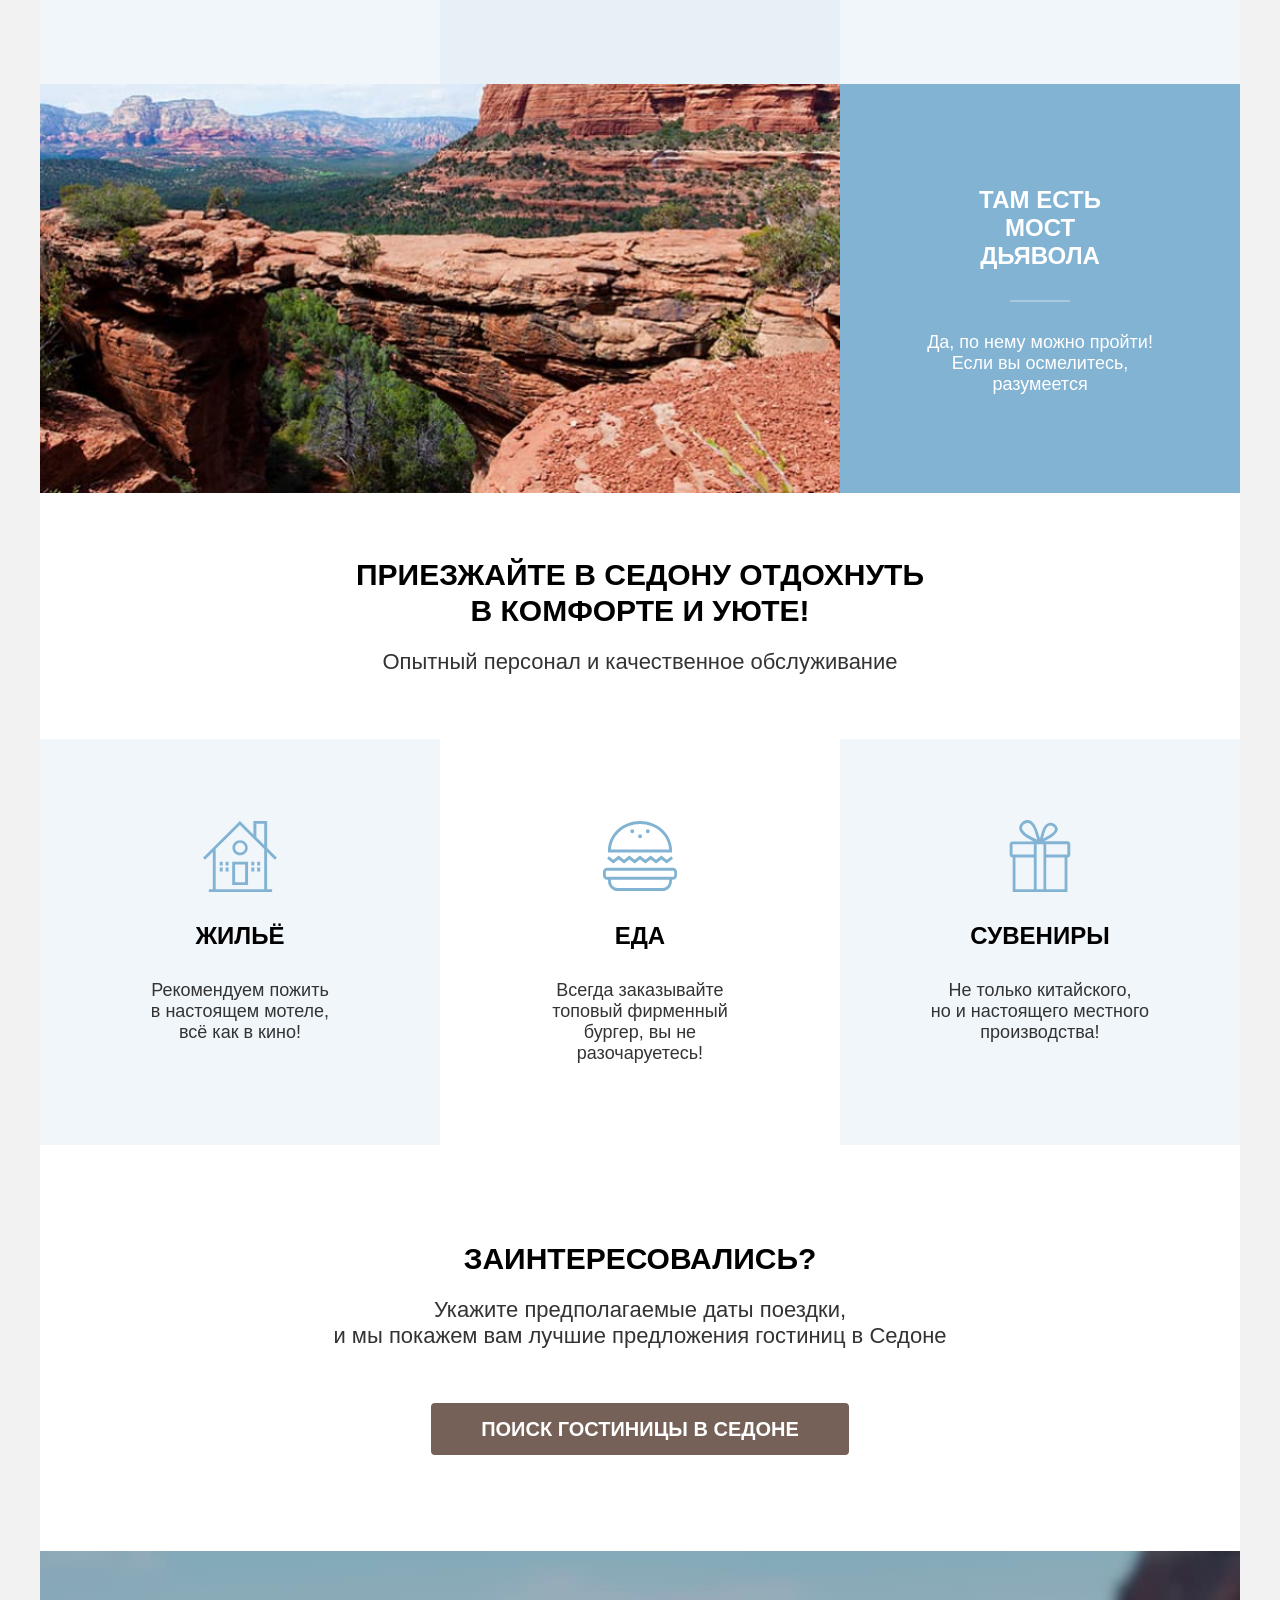
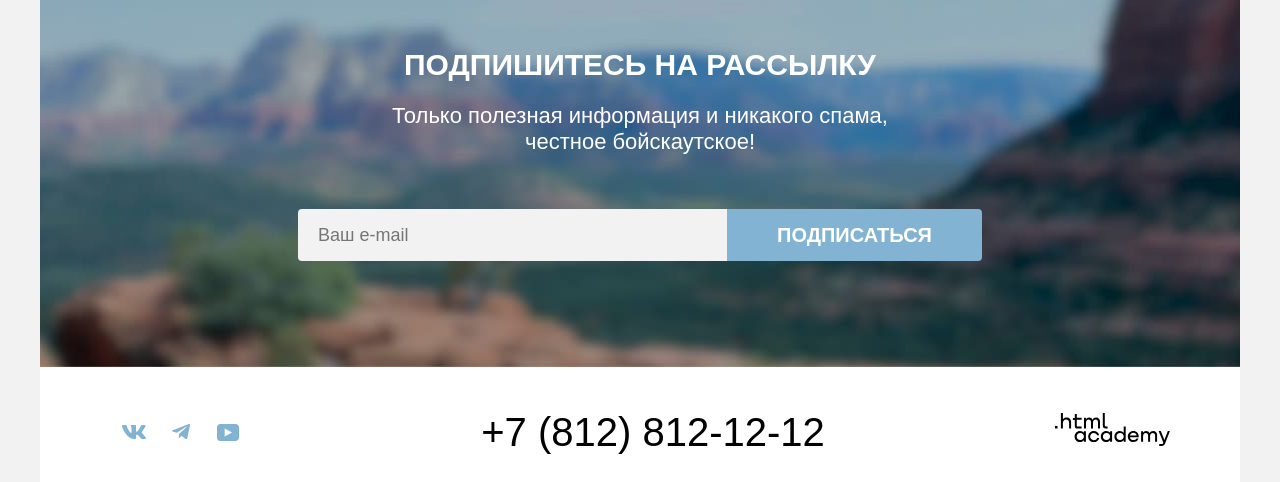
==== commit aad8f213: "Добавляет правки по замечаниям проверяющего наставника" ====
--- a/index.html
+++ b/index.html
@@ -42,7 +42,7 @@
               </a>
             </li>
             <li class="navigation-item">
-              <a href="#" class="navigation-link button button-basic navigation-button">Хочу сюда!</a>
+              <a href="#" class="button button-basic navigation-button">Хочу сюда!</a>
             </li>
           </ul>
         </nav>
@@ -129,8 +129,8 @@
           <h2 class="section-title">Подпишитесь на рассылку</h2>
           <p class="section-subtitle">Только полезная информация и никакого спама, <br> честное бойскаутское!</p>
           <form class="subscribe-form" action="https://echo.htmlacademy.ru/" method="post">
-            <span class="visually-hidden">Укажите ваш Email</span>
-            <input class="email-input" type="email" name="email" placeholder="Ваш e-mail" required>
+            <label class="visually-hidden" for="email">Укажите ваш Email</label>
+            <input class="email-input" type="email" name="email" id="email" placeholder="Ваш e-mail" required>
             <button class="button button-second subscribe-button" type="submit">Подписаться</button>
           </form>
         </section>
--- a/styles/style.css
+++ b/styles/style.css
@@ -28,7 +28,7 @@
 }
 
 img {
- max-width: 100%;
+  max-width: 100%;
   height: auto;
   object-fit: contain;
 }
@@ -190,6 +190,11 @@
   transition: background-color 0.5s ease;
 }
 
+.navigation-link:active,
+.navigation-icon:active {
+  opacity: 0.3;
+}
+
 .navigation-user .favourites-number {
   font-size: 10px;
   line-height: 10px;
@@ -203,8 +208,10 @@
 }
 
 .navigation-user .navigation-button {
-  margin-left: 20px;
+  display: block;
+  margin: 5px 0 5px 20px;
   min-width: 160px;
+  max-width: 300px;
   padding: 8px 34px;
   font-size: 16px;
   line-height: 20px;
@@ -296,7 +303,7 @@
   font-size: 30px;
   line-height: 36px;
   font-weight: 700;
-  max-width: 620px;
+  max-width: 630px;
   margin: 0 auto 20px;
   text-align: center;
 }
@@ -387,6 +394,7 @@
 
 .advantages-item.advantage-with-image .advantages-text {
   padding: 102px 85px 80px;
+  max-width: 33.33%;
 }
 
 .advantages-item.advantage-with-image:last-child {
@@ -499,7 +507,7 @@
   padding: 0;
   display: flex;
   flex-wrap: wrap;
-  max-width: 300px;
+  max-width: 145px;
 }
 
 .social-item {
@@ -592,7 +600,7 @@
 }
 
 .breadcrumbs-item:not(:first-child) {
-  margin-left: 28px;
+  margin-left: 27px;
   position: relative;
 }
 
@@ -619,7 +627,7 @@
 .breadcrumbs-item:first-child .breadcrumbs-link {
   display: block;
   width: 15px;
-  height: 21px;
+  height: 20px;
   background-image: url("../images/icons/breadcrumbs-house.svg");
   background-repeat: no-repeat;
   background-position: left center;
@@ -636,6 +644,7 @@
 
 .filters-form {
   display: flex;
+  flex-wrap: wrap;
   justify-content: space-between;
   gap: 70px;
 }
@@ -644,6 +653,7 @@
   border: none;
   padding: 0;
   margin: 0;
+  max-width: 150px;
 }
 
 .filters-form-group:not(:last-child) {
@@ -652,7 +662,7 @@
 
 .filters-form .form-column {
   display: flex;
-  max-width: 550px;
+  flex-wrap: wrap;
 }
 
 .filters-form-title {
@@ -660,6 +670,7 @@
   line-height: 24px;
   font-weight: 700;
   margin-bottom: 32px;
+  padding: 0;
 }
 
 .filters-form-list {
@@ -708,7 +719,6 @@
 
 .control-input:focus-visible + .control-mark {
   outline: 2px solid #000000;
-
 }
 
 .control-input[type="checkbox"]:checked + .control-mark::before {
@@ -753,7 +763,7 @@
   line-height: 24px;
   font-family: inherit;
   width: 143px;
-  padding: 12px 40px 12px 20px;
+  padding: 12px 45px 12px 20px;
   border: none;
   -moz-appearance: textfield;
 }
@@ -777,7 +787,7 @@
   line-height: 24px;
   position: absolute;
   top: 12px;
-  right: 18px;
+  right: 20px;
 }
 
 .range-scale {
@@ -837,14 +847,14 @@
 }
 
 .catalog {
-  padding: 50px 70px 60px;
+  padding: 49px 70px 60px;
 }
 
 .catalog-header {
   display: flex;
   flex-wrap: wrap;
   align-items: center;
-  gap: 70px;
+  gap: 20px 70px;
 }
 
 .catalog-header h2 {
@@ -853,10 +863,10 @@
 
 .select-control {
   font-size: 18px;
-  line-height: 21px;
+  line-height: 22px;
   color: #333333;
   font-family: inherit;
-  padding: 12px 83px 12px 20px;
+  padding: 12px 50px 12px 18px;
   border: 2px solid #e5e5e5;
   border-radius: 4px;
   -webkit-appearance: none;
@@ -869,6 +879,7 @@
   cursor: pointer;
   transition: border-color 0.5s;
   min-width: 292px;
+  background-color: #ffffff;
 }
 
 .select-control:hover {
@@ -923,7 +934,7 @@
 
 .hotels-list {
   margin: 0;
-  padding: 38px 0 40px;
+  padding: 39px 0 40px;
   display: grid;
   grid-template-columns: repeat(3, 1fr);
   gap: 20px;
@@ -958,6 +969,7 @@
 .hotel-card-image {
   display: block;
   object-fit: cover;
+  height: 212px;
 }
 
 .hotel-card p,
@@ -1011,7 +1023,7 @@
   text-align: center;
   background-color: #f2f2f2;
   display: inline-block;
-  padding: 8px 15px;
+  padding: 10px 15px 6px;
   width: 140px;
   margin: 0;
 }
